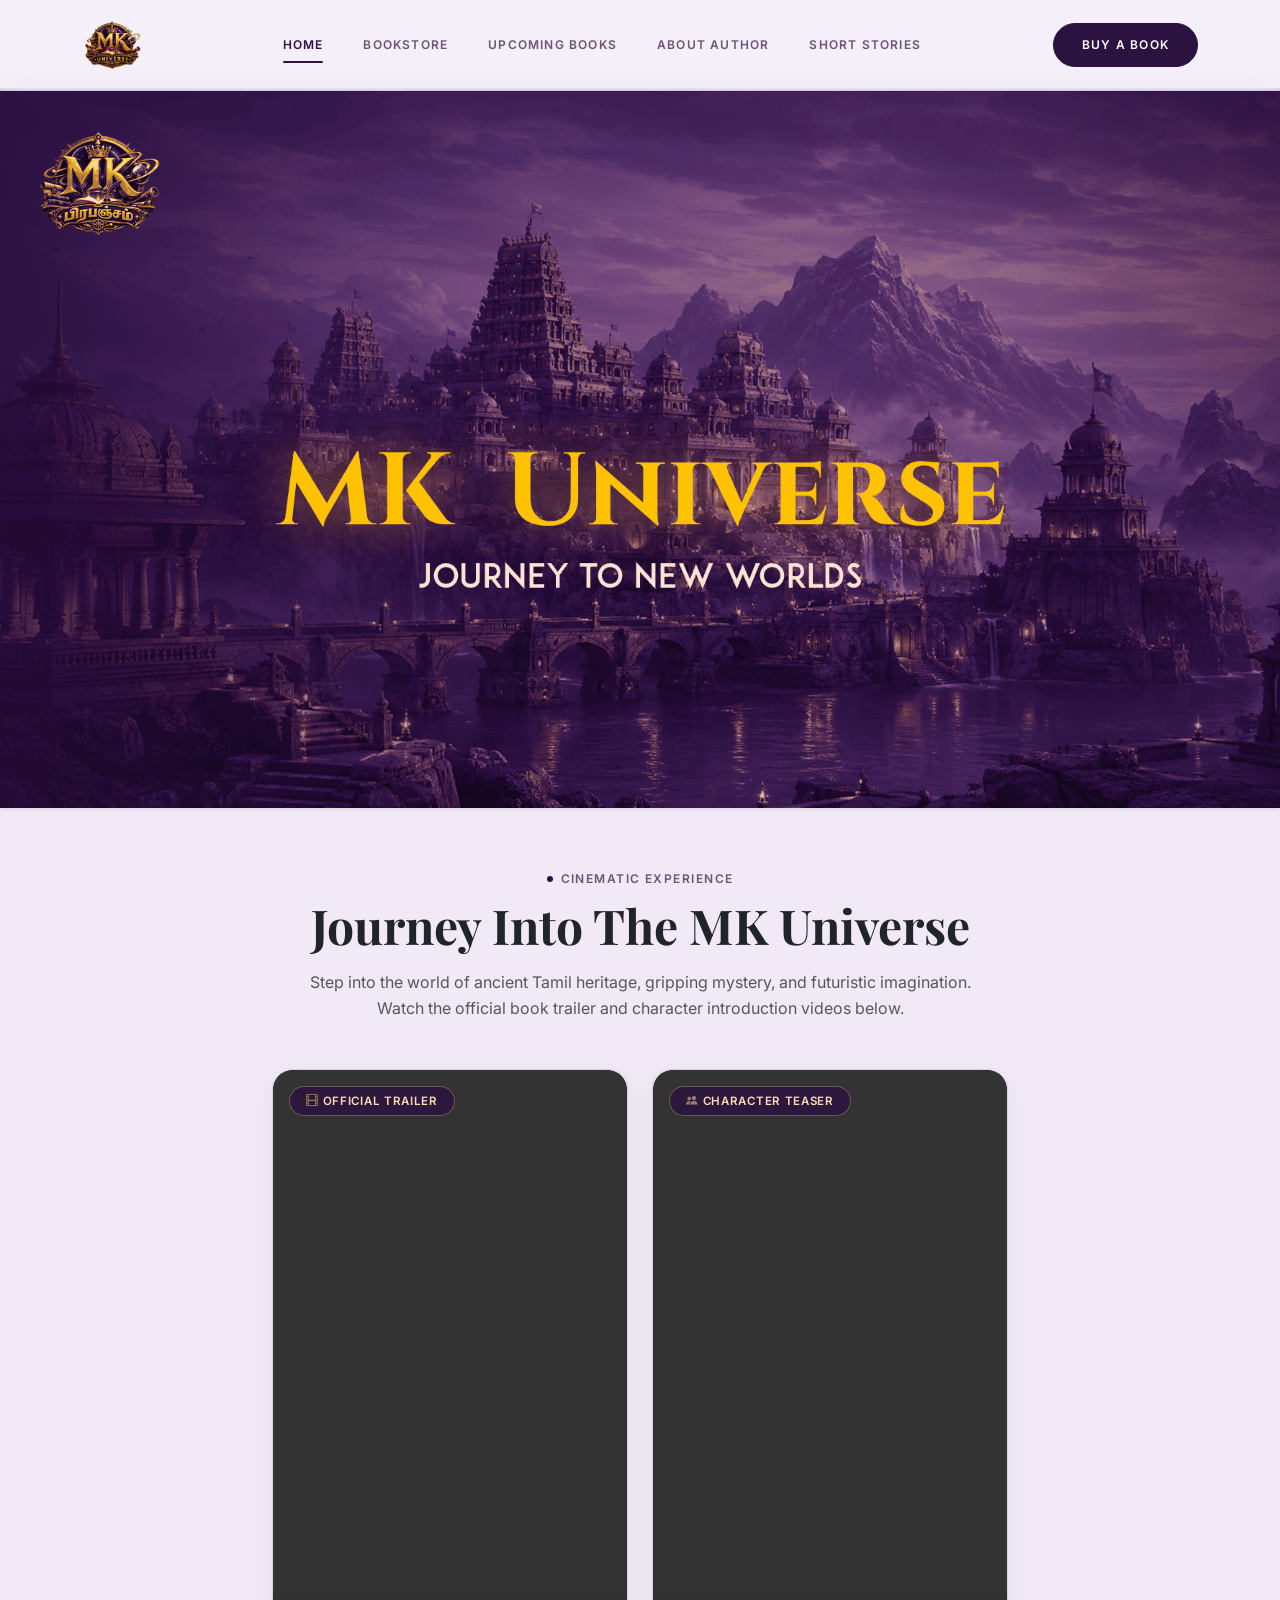
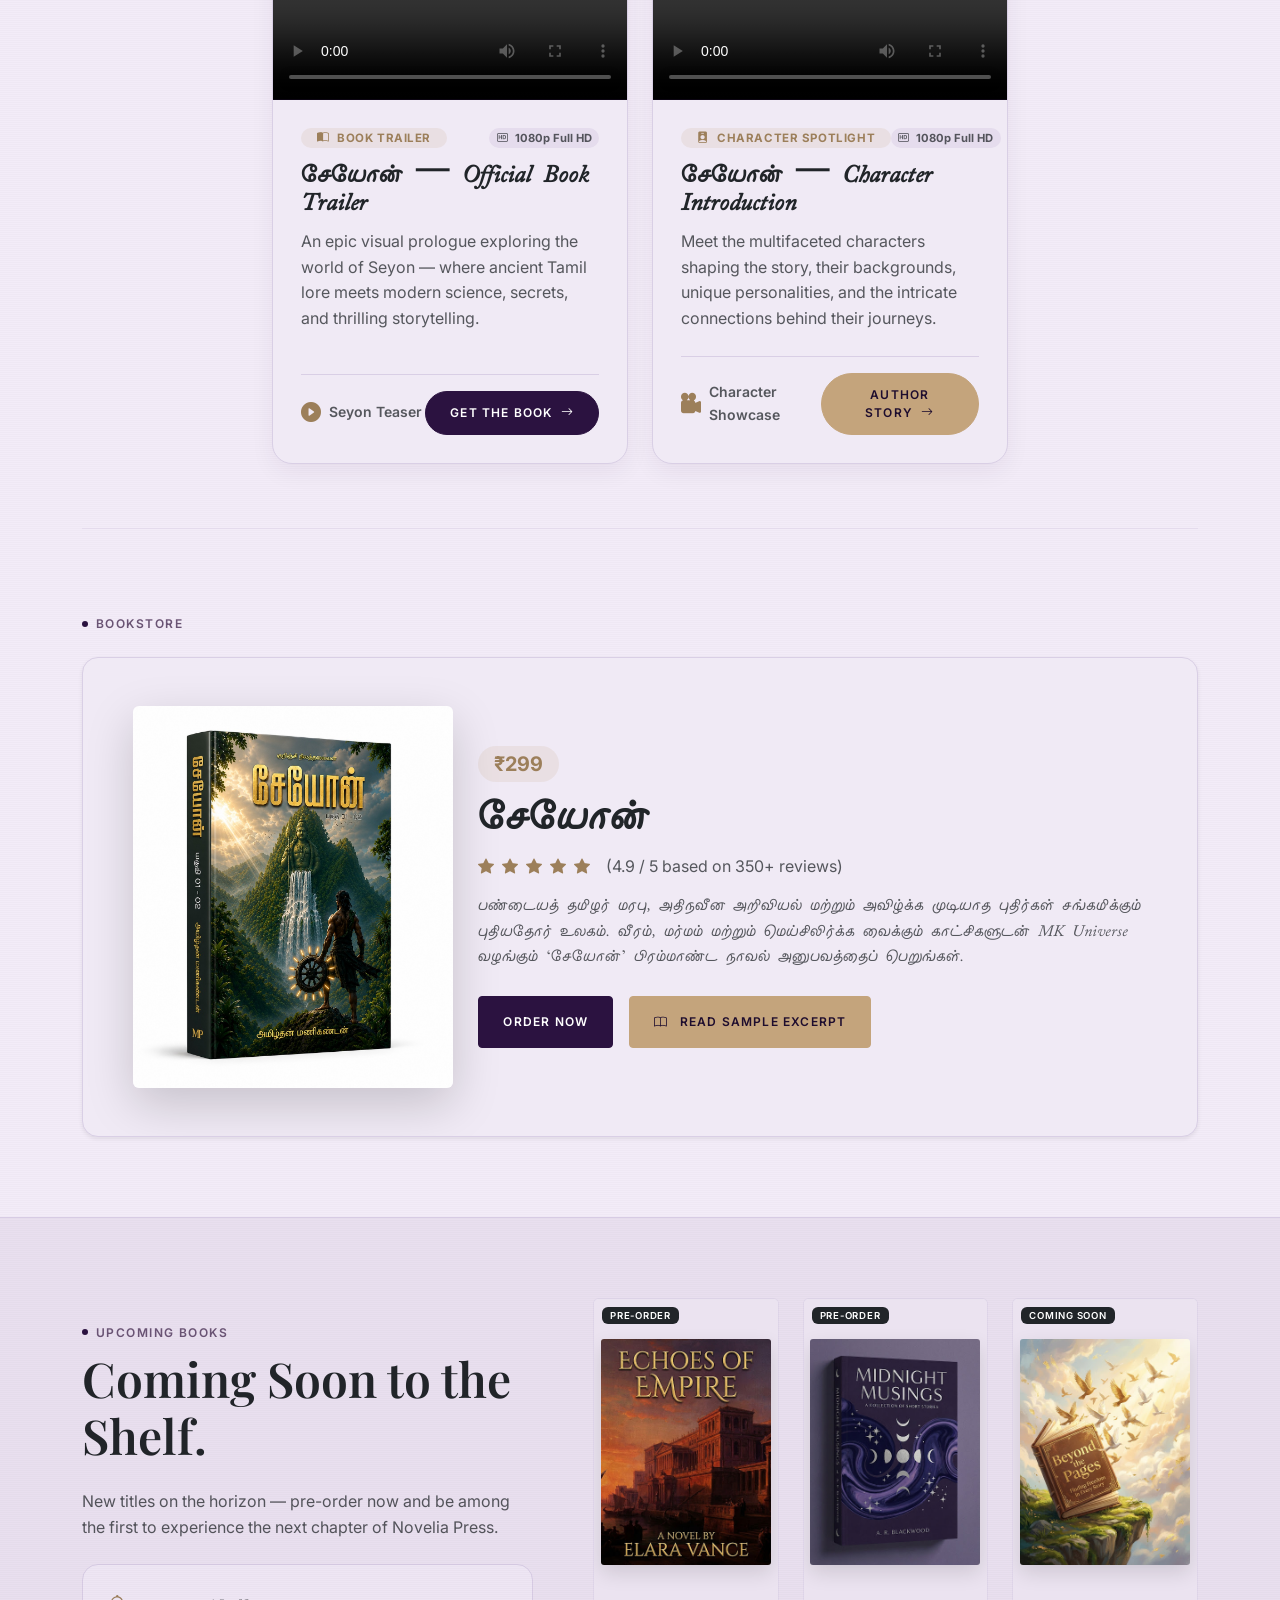
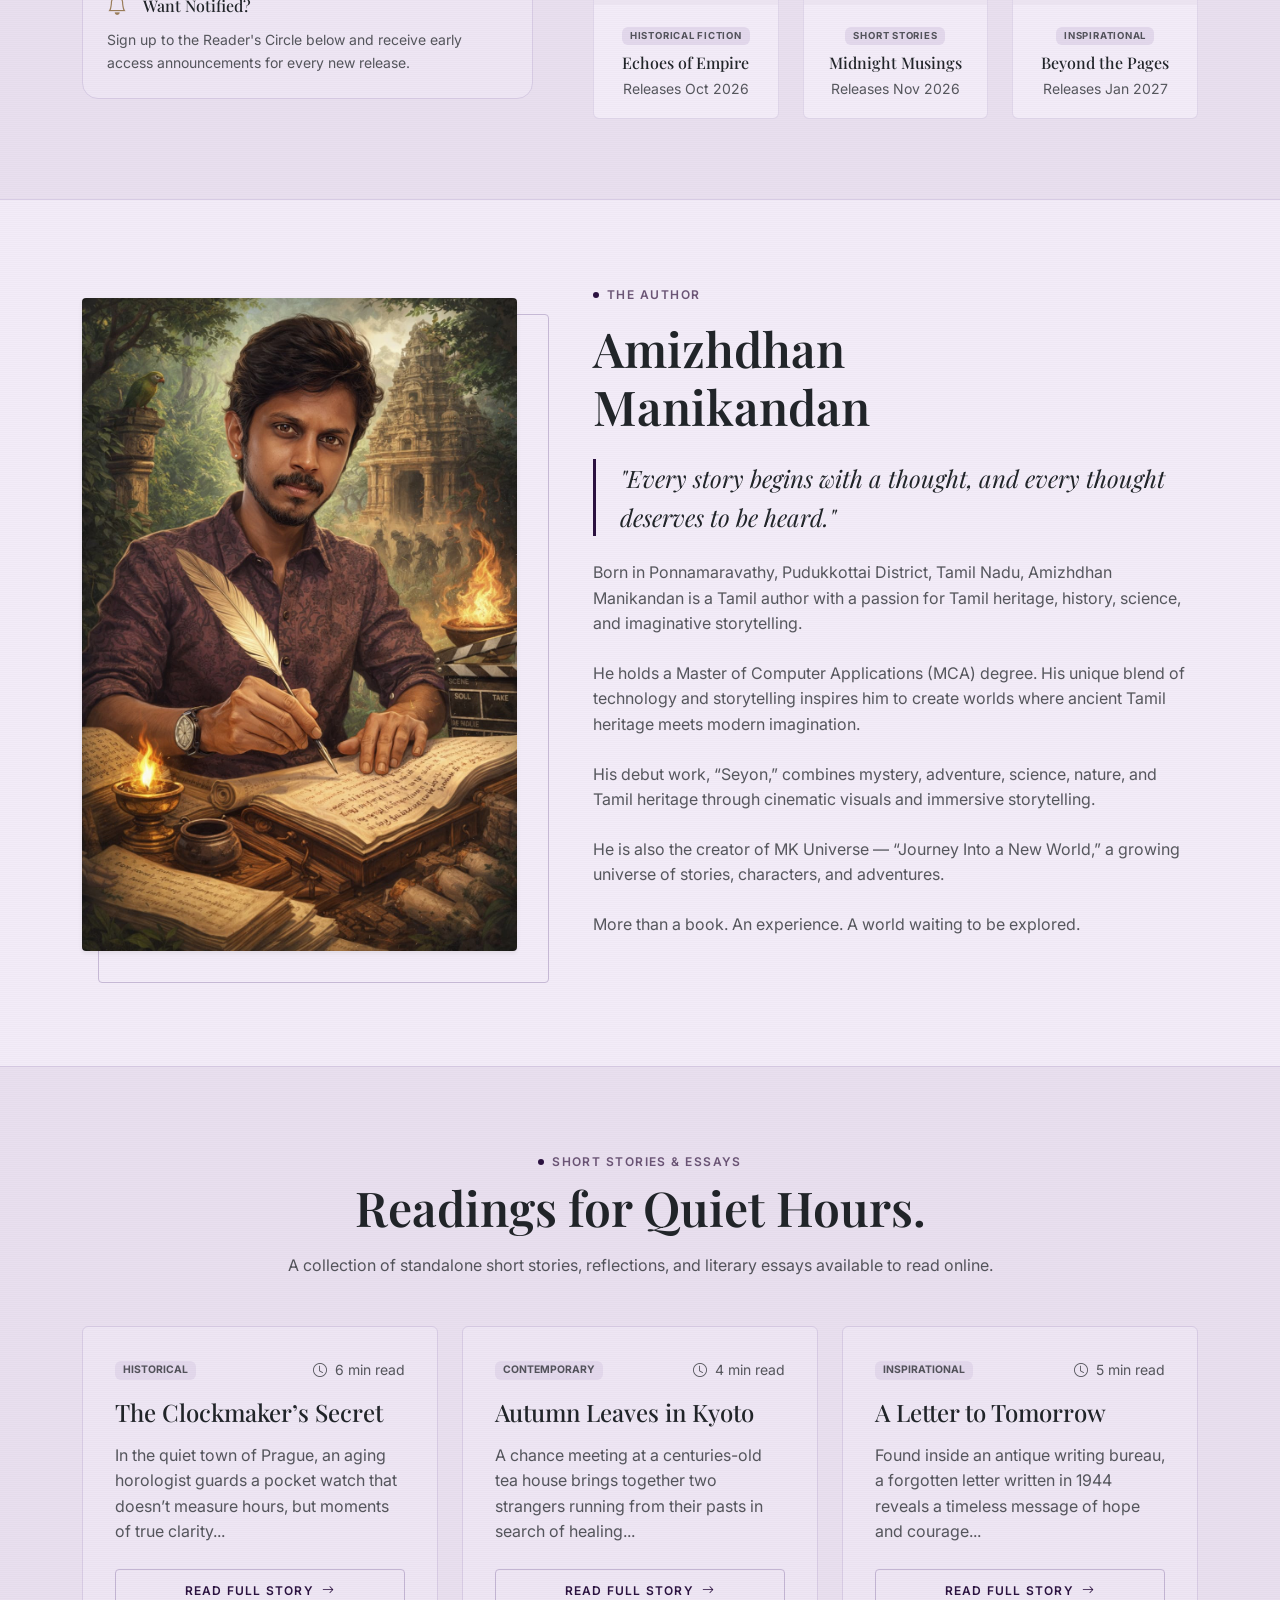
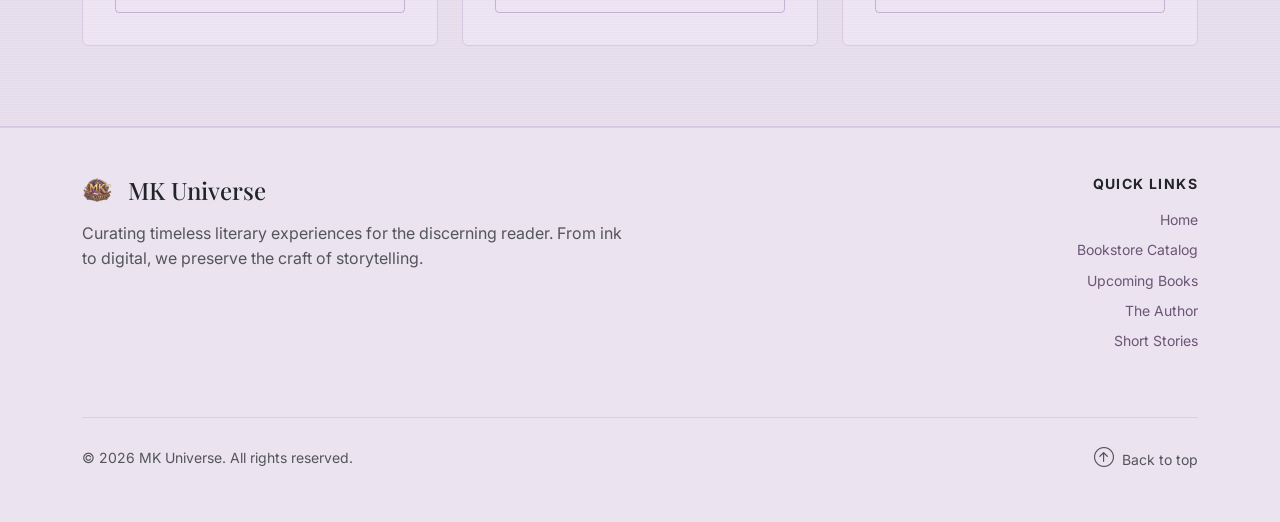
==== index.html @ 7054195f "trailers added" ====
<!DOCTYPE html>
<html lang="en">

<head>
  <meta charset="UTF-8">
  <meta name="viewport" content="width=device-width, initial-scale=1.0">
  <title>MK Universe | Author & Bookstore Portfolio</title>
  <meta name="description"
    content="Award-winning author portfolio, published novels, short stories collection, and exclusive bookstore curated by Novelia Press.">

  <!-- Bootstrap 5 CSS CDN -->
  <link href="https://cdn.jsdelivr.net/npm/bootstrap@5.3.3/dist/css/bootstrap.min.css" rel="stylesheet"
    integrity="sha384-QWTKZyjpPEjISv5WaRU9OFeRpok6YctnYmDr5pNlyT2bRjXh0JMhjY6hW+ALEwIH" crossorigin="anonymous">

  <!-- Bootstrap Icons CDN -->
  <link rel="stylesheet" href="https://cdn.jsdelivr.net/npm/bootstrap-icons@1.11.3/font/bootstrap-icons.min.css">

  <!-- Custom Stylesheet -->
  <link rel="stylesheet" href="css/style.css">
  <link rel="stylesheet" href="css/custom.css">
</head>

<body>

  <!-- NAVBAR HEADER -->
  <header>
    <nav id="main-navbar" class="navbar navbar-expand-lg fixed-top navbar-novelia">
      <div class="container navbar-container">
        <!-- Brand Logo & Name -->
        <a class="navbar-brand d-flex align-items-center gap-3" href="#home">
          <img src="images/logo-en.png" alt="Novelia Logo" class="h-auto" style="max-height: 48px;">
        </a>

        <!-- Mobile Toggler -->
        <button class="navbar-toggler border-0 shadow-none p-2" type="button" data-bs-toggle="collapse"
          data-bs-target="#navbarContent" aria-controls="navbarContent" aria-expanded="false"
          aria-label="Toggle navigation">
          <i class="bi bi-list fs-2 text-dark"></i>
        </button>

        <!-- Navigation Links & User Actions -->
        <div class="collapse navbar-collapse" id="navbarContent">
          <ul class="navbar-nav mx-auto mb-2 mb-lg-0 gap-lg-2">
            <li class="nav-item">
              <a class="nav-link active" href="#home">Home</a>
            </li>
            <li class="nav-item">
              <a class="nav-link" href="#books">Bookstore</a>
            </li>
            <li class="nav-item">
              <a class="nav-link" href="#upcoming">Upcoming Books</a>
            </li>
            <li class="nav-item">
              <a class="nav-link" href="#about">About Author</a>
            </li>
            <li class="nav-item">
              <a class="nav-link" href="#stories">Short Stories</a>
            </li>
          </ul>

          <!-- Right Interactive Utility Buttons -->
          <div class="d-flex align-items-center gap-3 mt-3 mt-lg-0">
            <!-- Buy Book CTA Button -->
            <a href="#books" class="btn btn-novelia-primary d-none d-sm-inline-block rounded-pill ms-2">
              Buy a Book
            </a>
          </div>
        </div>
      </div>
    </nav>
  </header>

  <!-- MAIN CONTENT CONTAINER -->
  <main class="position-relative">
    <div class="bg-ambient-pattern"></div>

    <!-- HERO SECTION (#home) -->
    <section id="home" class="hero-section">
      <div class="container-fluid position-relative z-1 p-0 m-0">
        <img src="./images/banner.png" alt="MK Universe Banner" class="w-100 shadow-sm">
      </div>

      <!-- Cinematic Videos Showcase -->
      <div class="video-showcase-section pt-5 mt-2">
        <div class="container">
          <div class="text-center max-w-2xl mx-auto mb-5">
            <div class="section-badge mb-2 justify-content-center">
              <span class="section-badge-dot"></span>
              <span>Cinematic Experience</span>
            </div>
            <h2 class="font-serif display-5 fw-bold text-dark mb-3">
              Journey Into The MK Universe
            </h2>
            <p class="text-muted fs-6 mx-auto" style="max-width: 680px;">
              Step into the world of ancient Tamil heritage, gripping mystery, and futuristic imagination. Watch the
              official book trailer and character introduction videos below.
            </p>
          </div>

          <div class="row g-4 justify-content-center">
            <!-- Video 1: Book Trailer -->
            <div class="col-sm-10 col-md-6 col-lg-5 col-xl-4">
              <div class="video-showcase-card h-100">
                <div class="video-player-wrapper position-relative">
                  <span class="badge video-badge-floating rounded-pill px-3 py-2">
                    <i class="bi bi-film me-1 text-gold"></i> Official Trailer
                  </span>
                  <video controls preload="metadata" playsinline>
                    <source src="videos/book-intro.mp4" type="video/mp4">
                    Your browser does not support the video tag.
                  </video>
                </div>
                <div class="video-card-body">
                  <div class="d-flex align-items-center justify-content-between mb-3">
                    <span class="badge bg-gold-subtle text-gold font-sans px-3 py-1 rounded-pill"
                      style="font-size: 0.72rem; letter-spacing: 0.05em;">
                      <i class="bi bi-book-half me-1"></i> BOOK TRAILER
                    </span>
                    <span class="badge bg-surface-high text-muted font-sans px-2.5 py-1 rounded-pill"
                      style="font-size: 0.7rem;">
                      <i class="bi bi-badge-hd me-1"></i> 1080p Full HD
                    </span>
                  </div>
                  <h3 class="font-serif h4 text-dark fw-bold mb-2 tamil-song-02">
                    சேயோன் — Official Book Trailer
                  </h3>
                  <p class="text-muted fs-6 mb-4 flex-grow-1">
                    An epic visual prologue exploring the world of Seyon — where ancient Tamil lore meets modern
                    science, secrets, and thrilling storytelling.
                  </p>
                  <div class="d-flex align-items-center justify-content-between pt-3 border-top border-custom mt-auto">
                    <div class="d-flex align-items-center gap-2 text-muted small">
                      <i class="bi bi-play-circle-fill text-gold fs-5"></i>
                      <span class="fw-semibold font-sans">Seyon Teaser</span>
                    </div>
                    <a href="#books" class="btn btn-sm btn-novelia-primary rounded-pill px-4">
                      Get The Book <i class="bi bi-arrow-right ms-1"></i>
                    </a>
                  </div>
                </div>
              </div>
            </div>

            <!-- Video 2: Character Intro -->
            <div class="col-sm-10 col-md-6 col-lg-5 col-xl-4">
              <div class="video-showcase-card h-100">
                <div class="video-player-wrapper position-relative">
                  <span class="badge video-badge-floating rounded-pill px-3 py-2">
                    <i class="bi bi-people-fill me-1 text-gold"></i> Character Teaser
                  </span>
                  <video controls preload="metadata" playsinline>
                    <source src="videos/character-intro.mp4" type="video/mp4">
                    Your browser does not support the video tag.
                  </video>
                </div>
                <div class="video-card-body">
                  <div class="d-flex align-items-center justify-content-between mb-3">
                    <span class="badge bg-gold-subtle text-gold font-sans px-3 py-1 rounded-pill"
                      style="font-size: 0.72rem; letter-spacing: 0.05em;">
                      <i class="bi bi-person-badge-fill me-1"></i> CHARACTER SPOTLIGHT
                    </span>
                    <span class="badge bg-surface-high text-muted font-sans px-2.5 py-1 rounded-pill"
                      style="font-size: 0.7rem;">
                      <i class="bi bi-badge-hd me-1"></i> 1080p Full HD
                    </span>
                  </div>
                  <h3 class="font-serif h4 text-dark fw-bold mb-2 tamil-song-02">
                    சேயோன் — Character Introduction
                  </h3>
                  <p class="text-muted fs-6 mb-4 flex-grow-1">
                    Meet the multifaceted characters shaping the story, their backgrounds, unique personalities, and the
                    intricate connections behind their journeys.
                  </p>
                  <div class="d-flex align-items-center justify-content-between pt-3 border-top border-custom mt-auto">
                    <div class="d-flex align-items-center gap-2 text-muted small">
                      <i class="bi bi-camera-reels-fill text-gold fs-5"></i>
                      <span class="fw-semibold font-sans">Character Showcase</span>
                    </div>
                    <a href="#about" class="btn btn-sm btn-novelia-gold rounded-pill px-4">
                      Author Story <i class="bi bi-arrow-right ms-1"></i>
                    </a>
                  </div>
                </div>
              </div>
            </div>
          </div>
        </div>
      </div>
    </section>

    <div class="container">
      <hr class="border-custom opacity-50 my-0">
    </div>

    <!-- BOOKSTORE CATALOG SECTION (#books) -->
    <section id="books" class="py-6 py-lg-7">
      <div class="container">
        <!-- Section Header -->
        <div class="d-flex flex-column flex-md-row justify-content-between align-items-md-end mb-2 gap-3">
          <div>
            <div class="section-badge mb-3">
              <span class="section-badge-dot"></span>
              <span>Bookstore</span>
            </div>
          </div>
        </div>
        <!-- Featured Book Highlight Banner -->
        <div
          class="bg-surface-card rounded-4 p-4 p-lg-5 border border-custom shadow-sm position-relative overflow-hidden mt-2">
          <div class="row align-items-center gy-4">
            <div class="col-lg-4 text-center">
              <img src="images/seyon.jpg" alt="Seyon" class="img-fluid rounded shadow-lg" style="max-width: 320px;">
            </div>
            <div class="col-lg-8">
              <div class="d-flex align-items-center gap-3 mb-3">
                <span class="badge bg-gold-subtle text-gold fs-5 px-3 py-2 rounded-pill fw-bold font-sans">
                  ₹<span class="bookstore-price-val">299</span>
                </span>
              </div>
              <h3 class="font-serif display-6 fw-bold text-dark mb-2 tamil-song-02">சேயோன்</h3>
              <div class="d-flex align-items-center gap-2 text-gold mb-3">
                <i class="bi bi-star-fill"></i>
                <i class="bi bi-star-fill"></i>
                <i class="bi bi-star-fill"></i>
                <i class="bi bi-star-fill"></i>
                <i class="bi bi-star-fill"></i>
                <span class="text-muted font-sans fs-6 ms-2">(4.9 / 5 based on 350+ reviews)</span>
              </div>
              <p class="text-muted fs-6 mb-4 leading-relaxed tamil-song-02">
                பண்டையத் தமிழர் மரபு, அதிநவீன அறிவியல் மற்றும் அவிழ்க்க முடியாத புதிர்கள் சங்கமிக்கும் புதியதோர் உலகம்.
                வீரம், மர்மம் மற்றும் மெய்சிலிர்க்க வைக்கும் காட்சிகளுடன் MK Universe வழங்கும் ‘சேயோன்’ பிரம்மாண்ட நாவல்
                அனுபவத்தைப் பெறுங்கள்.
              </p>
              <div class="d-flex flex-wrap gap-3">
                <button class="btn btn-novelia-primary py-3 px-4" data-bs-toggle="modal"
                  data-bs-target="#whatsappOrderModal">
                  order now
                </button>
                <button class="btn btn-novelia-gold py-3 px-4 btn-open-reader" data-story-id="story-1">
                  <i class="bi bi-book me-2"></i> Read Sample Excerpt
                </button>
              </div>
            </div>
          </div>
        </div>
      </div>
    </section>

    <!-- UPCOMING EVENTS SECTION (#upcoming) -->
    <section id="upcoming" class="py-6 py-lg-7 bg-surface-container border-top border-bottom border-custom">
      <div class="container">
        <div class="row gy-5 align-items-center">
          <div class="col-lg-5">
            <div class="section-badge mb-2">
              <span class="section-badge-dot"></span>
              <span>Upcoming Books</span>
            </div>
            <h2 class="font-serif display-5 fw-semibold text-dark mb-4">
              Coming Soon to the Shelf.
            </h2>
            <p class="text-muted mb-4 fs-6">
              New titles on the horizon — pre-order now and be among the first to experience the next chapter of Novelia
              Press.
            </p>
            <div class="bg-surface-card p-4 rounded-4 border border-custom">
              <div class="d-flex align-items-center gap-3 mb-2">
                <i class="bi bi-bell text-gold fs-5"></i>
                <h6 class="font-serif text-dark mb-0">Want Notified?</h6>
              </div>
              <p class="text-muted small mb-0">
                Sign up to the Reader's Circle below and receive early access announcements for every new release.
              </p>
            </div>
          </div>

          <div class="col-lg-7 ps-lg-5">
            <div class="row gy-4">
              <!-- Upcoming Book 1 -->
              <div class="col-md-4">
                <div class="book-card">
                  <div class="book-cover-container">
                    <span
                      class="badge bg-dark text-uppercase font-sans position-absolute top-0 start-0 m-2 px-2 py-1 fw-semibold"
                      style="font-size: 0.6rem; letter-spacing: 0.08em;">Pre-Order</span>
                    <img src="images/book_echoes_empire.jpg" alt="Echoes of Empire" class="book-cover-img"
                      loading="lazy">
                  </div>
                  <div class="p-3 text-center">
                    <span class="badge bg-surface-high text-muted font-sans text-uppercase px-2 py-1 mb-2"
                      style="font-size: 0.6rem; letter-spacing: 0.08em;">Historical Fiction</span>
                    <h4 class="font-serif h6 text-dark mb-1">Echoes of Empire</h4>
                    <small class="text-muted">Releases Oct 2026</small>
                  </div>
                </div>
              </div>

              <!-- Upcoming Book 2 -->
              <div class="col-md-4">
                <div class="book-card">
                  <div class="book-cover-container">
                    <span
                      class="badge bg-dark text-uppercase font-sans position-absolute top-0 start-0 m-2 px-2 py-1 fw-semibold"
                      style="font-size: 0.6rem; letter-spacing: 0.08em;">Pre-Order</span>
                    <img src="images/book_midnight_musings.jpg" alt="Midnight Musings" class="book-cover-img"
                      loading="lazy">
                  </div>
                  <div class="p-3 text-center">
                    <span class="badge bg-surface-high text-muted font-sans text-uppercase px-2 py-1 mb-2"
                      style="font-size: 0.6rem; letter-spacing: 0.08em;">Short Stories</span>
                    <h4 class="font-serif h6 text-dark mb-1">Midnight Musings</h4>
                    <small class="text-muted">Releases Nov 2026</small>
                  </div>
                </div>
              </div>

              <!-- Upcoming Book 3 -->
              <div class="col-md-4">
                <div class="book-card">
                  <div class="book-cover-container">
                    <span
                      class="badge bg-dark text-uppercase font-sans position-absolute top-0 start-0 m-2 px-2 py-1 fw-semibold"
                      style="font-size: 0.6rem; letter-spacing: 0.08em;">Coming Soon</span>
                    <img src="images/book_beyond_pages.jpg" alt="Beyond the Pages" class="book-cover-img"
                      loading="lazy">
                  </div>
                  <div class="p-3 text-center">
                    <span class="badge bg-surface-high text-muted font-sans text-uppercase px-2 py-1 mb-2"
                      style="font-size: 0.6rem; letter-spacing: 0.08em;">Inspirational</span>
                    <h4 class="font-serif h6 text-dark mb-1">Beyond the Pages</h4>
                    <small class="text-muted">Releases Jan 2027</small>
                  </div>
                </div>
              </div>
            </div>
          </div>
        </div>
      </div>
    </section>

    <!-- ABOUT AUTHOR SECTION (#about) -->
    <section id="about" class="py-6 py-lg-7 position-relative">
      <div class="container">
        <div class="row align-items-center gy-5">
          <!-- Author Portrait -->
          <div class="col-lg-5">
            <div class="author-portrait-frame pe-3 pb-3">
              <img src="./images/author.jpg" alt="Author Portrait" class="img-fluid author-img w-100 shadow-sm">
            </div>
          </div>

          <!-- Author Story & Stats -->
          <div class="col-lg-7 ps-lg-5">
            <div class="section-badge mb-3">
              <span class="section-badge-dot"></span>
              <span>The Author</span>
            </div>
            <h2 class="font-serif display-5 fw-semibold text-dark mb-4">
              Amizhdhan<br>Manikandan
            </h2>

            <div class="author-quote-box">
              <p class="font-serif fs-4 fst-italic text-dark mb-0">
                "Every story begins with a thought, and every thought deserves to be heard."
              </p>
            </div>

            <p class="text-muted mb-4 fs-6 leading-relaxed">
              Born in Ponnamaravathy, Pudukkottai District, Tamil Nadu, Amizhdhan Manikandan is a Tamil author with a
              passion for Tamil heritage, history, science, and imaginative storytelling.
            </p>
            <p class="text-muted mb-4 fs-6 leading-relaxed">
              He holds a Master of Computer Applications (MCA) degree. His unique blend of technology and storytelling
              inspires him to create worlds where ancient Tamil heritage meets modern imagination.
            </p>
            <p class="text-muted mb-4 fs-6 leading-relaxed">
              His debut work, “Seyon,” combines mystery, adventure, science, nature, and Tamil heritage through
              cinematic visuals and immersive storytelling.
            </p>
            <p class="text-muted mb-4 fs-6 leading-relaxed">
              He is also the creator of MK Universe — “Journey Into a New World,” a growing universe of stories,
              characters, and adventures.
            </p>
            <p class="text-muted mb-5 fs-6 leading-relaxed">
              More than a book. An experience. A world waiting to be explored.
            </p>
          </div>
        </div>
      </div>
    </section>

    <!-- SHORT STORIES & READINGS SECTION (#stories) -->
    <section id="stories" class="py-6 py-lg-7 bg-surface-container border-top border-bottom border-custom">
      <div class="container">
        <div class="text-center max-w-2xl mx-auto mb-5">
          <div class="section-badge mb-2 justify-content-center">
            <span class="section-badge-dot"></span>
            <span>Short Stories & Essays</span>
          </div>
          <h2 class="font-serif display-5 fw-semibold text-dark mb-3">
            Readings for Quiet Hours.
          </h2>
          <p class="text-muted">A collection of standalone short stories, reflections, and literary essays available to
            read online.</p>
        </div>

        <div class="row gy-4">
          <!-- Story Card 1 -->
          <div class="col-md-4">
            <div class="story-card">
              <div>
                <div class="d-flex justify-content-between align-items-center mb-3">
                  <span class="badge bg-surface-high text-muted font-sans text-uppercase px-2 py-1"
                    style="font-size: 0.65rem;">Historical</span>
                  <small class="text-muted"><i class="bi bi-clock me-1"></i> 6 min read</small>
                </div>
                <h3 class="font-serif h4 text-dark mb-3">The Clockmaker’s Secret</h3>
                <p class="text-muted fs-6 mb-4">
                  In the quiet town of Prague, an aging horologist guards a pocket watch that doesn’t measure hours, but
                  moments of true clarity...
                </p>
              </div>
              <button class="btn btn-novelia-outline w-100 btn-open-reader" data-story-id="story-1">
                Read Full Story <i class="bi bi-arrow-right ms-1"></i>
              </button>
            </div>
          </div>

          <!-- Story Card 2 -->
          <div class="col-md-4">
            <div class="story-card">
              <div>
                <div class="d-flex justify-content-between align-items-center mb-3">
                  <span class="badge bg-surface-high text-muted font-sans text-uppercase px-2 py-1"
                    style="font-size: 0.65rem;">Contemporary</span>
                  <small class="text-muted"><i class="bi bi-clock me-1"></i> 4 min read</small>
                </div>
                <h3 class="font-serif h4 text-dark mb-3">Autumn Leaves in Kyoto</h3>
                <p class="text-muted fs-6 mb-4">
                  A chance meeting at a centuries-old tea house brings together two strangers running from their pasts
                  in search of healing...
                </p>
              </div>
              <button class="btn btn-novelia-outline w-100 btn-open-reader" data-story-id="story-2">
                Read Full Story <i class="bi bi-arrow-right ms-1"></i>
              </button>
            </div>
          </div>

          <!-- Story Card 3 -->
          <div class="col-md-4">
            <div class="story-card">
              <div>
                <div class="d-flex justify-content-between align-items-center mb-3">
                  <span class="badge bg-surface-high text-muted font-sans text-uppercase px-2 py-1"
                    style="font-size: 0.65rem;">Inspirational</span>
                  <small class="text-muted"><i class="bi bi-clock me-1"></i> 5 min read</small>
                </div>
                <h3 class="font-serif h4 text-dark mb-3">A Letter to Tomorrow</h3>
                <p class="text-muted fs-6 mb-4">
                  Found inside an antique writing bureau, a forgotten letter written in 1944 reveals a timeless message
                  of hope and courage...
                </p>
              </div>
              <button class="btn btn-novelia-outline w-100 btn-open-reader" data-story-id="story-3">
                Read Full Story <i class="bi bi-arrow-right ms-1"></i>
              </button>
            </div>
          </div>
        </div>
      </div>
    </section>



  </main>

  <!-- FOOTER -->
  <footer class="py-5">
    <div class="container">
      <div class="row gy-4 mb-5">
        <div class="col-md-6">
          <div class="d-flex align-items-center gap-3 mb-3">
            <img src="images/logo-en.png" alt="Novelia Logo" style="height: 24px;" class="opacity-75">
            <span class="font-serif h4 mb-0 text-dark">MK Universe</span>
          </div>
          <p class="text-muted max-w-sm">
            Curating timeless literary experiences for the discerning reader. From ink to digital, we preserve the craft
            of storytelling.
          </p>
        </div>

        <div class="col-md-6 text-md-end">
          <h6 class="font-sans text-uppercase text-dark fw-bold small mb-3" style="letter-spacing: 0.1em;">Quick Links
          </h6>
          <ul class="list-unstyled d-flex flex-column gap-2 small">
            <li><a href="#home">Home</a></li>
            <li><a href="#books">Bookstore Catalog</a></li>
            <li><a href="#upcoming">Upcoming Books</a></li>
            <li><a href="#about">The Author</a></li>
            <li><a href="#stories">Short Stories</a></li>
          </ul>
        </div>
      </div>

      <div
        class="border-top border-custom pt-4 d-flex flex-column flex-sm-row justify-content-between align-items-center gap-3 small text-muted">
        <p class="mb-0">© 2026 MK Universe. All rights reserved.</p>
        <a href="#home" class="text-muted text-decoration-none"><i class="bi bi-arrow-up-circle fs-5 me-1"></i> Back to
          top</a>
      </div>
    </div>
  </footer>

  <!-- MODALS -->

  <!-- 1. BOOK QUICK VIEW / DETAILS MODAL -->
  <div class="modal fade" id="quickViewModal" tabindex="-1" aria-hidden="true">
    <div class="modal-dialog modal-dialog-centered modal-lg">
      <div class="modal-content border-0 shadow-lg bg-surface">
        <div class="modal-header border-0 pb-0">
          <button type="button" class="btn-close" data-bs-dismiss="modal" aria-label="Close"></button>
        </div>
        <div class="modal-body p-4 p-lg-5">
          <div class="row gy-4 align-items-center">
            <div class="col-md-5 text-center">
              <img id="qv-book-cover" src="" alt="Book Cover" class="img-fluid rounded shadow-md"
                style="max-height: 320px; object-fit: cover;">
            </div>
            <div class="col-md-7">
              <span id="qv-book-genre" class="badge bg-gold-subtle text-gold text-uppercase px-2 py-1 mb-2 font-sans"
                style="font-size: 0.65rem;">Genre</span>
              <h3 id="qv-book-title" class="font-serif display-6 text-dark mb-2">Book Title</h3>
              <div class="d-flex align-items-center gap-2 text-gold mb-3" style="font-size: 0.85rem;">
                <i class="bi bi-star-fill"></i>
                <span id="qv-book-rating" class="fw-semibold text-dark">4.9 (120 reviews)</span>
              </div>
              <h4 id="qv-book-price" class="font-sans fw-bold text-dark mb-3">₹0</h4>
              <p id="qv-book-summary" class="text-muted fs-6 mb-4">Book summary text...</p>

              <ul class="list-unstyled text-muted small mb-4">
                <li><strong>Format:</strong> <span id="qv-book-format">Hardcover</span></li>
                <li><strong>Pages:</strong> <span id="qv-book-pages">400 pages</span></li>
                <li><strong>ISBN:</strong> <span id="qv-book-isbn">978-0-00000-0</span></li>
              </ul>
            </div>
          </div>
        </div>
      </div>
    </div>
  </div>

  <!-- 2. SHORT STORY & EXCERPT READER MODAL -->
  <div class="modal fade" id="readerModal" tabindex="-1" aria-hidden="true">
    <div class="modal-dialog modal-dialog-centered modal-xl modal-dialog-scrollable">
      <div class="modal-content border-0 shadow-lg bg-surface">
        <div class="modal-header border-bottom border-custom bg-surface-container py-3">
          <div class="d-flex align-items-center gap-2">
            <span class="font-serif fw-bold text-dark">Novelia Reader</span>
          </div>

          <!-- Reader Custom Controls -->
          <div class="d-flex align-items-center gap-3">
            <div class="btn-group btn-group-sm" role="group">
              <button id="font-decrease" class="btn btn-outline-secondary" title="Decrease Font Size">A-</button>
              <button id="font-increase" class="btn btn-outline-secondary" title="Increase Font Size">A+</button>
            </div>

            <div class="btn-group btn-group-sm" role="group">
              <button class="btn btn-outline-secondary" data-reader-theme="ivory" title="Ivory Theme">Ivory</button>
              <button class="btn btn-outline-secondary" data-reader-theme="sepia" title="Sepia Theme">Sepia</button>
              <button class="btn btn-outline-secondary" data-reader-theme="dark" title="Dark Theme">Dark</button>
            </div>

            <button type="button" class="btn-close" data-bs-dismiss="modal" aria-label="Close"></button>
          </div>
        </div>

        <div class="modal-body reader-scrollable p-4 p-md-5">
          <div id="reader-content-body" class="reader-modal-body">
            <!-- Populated dynamically by js/main.js -->
          </div>
        </div>
      </div>
    </div>
  </div>

  <!-- 3. WHATSAPP ORDER MODAL -->
  <div class="modal fade" id="whatsappOrderModal" tabindex="-1" aria-hidden="true">
    <div class="modal-dialog modal-dialog-centered">
      <div class="modal-content border-0 shadow-lg bg-surface">
        <div class="modal-header border-0 pb-0">
          <h5 class="modal-title font-serif fw-bold text-dark">WhatsApp Payment Gateway</h5>
          <button type="button" class="btn-close" data-bs-dismiss="modal" aria-label="Close"></button>
        </div>
        <div class="modal-body p-4 p-lg-5 text-center">
          <div class="mb-4">
            <i class="bi bi-whatsapp text-success fs-1"></i>
          </div>
          <h6 class="font-serif text-dark mb-3">Order via WhatsApp</h6>
          <p class="text-muted mb-4">
            Click below to open WhatsApp with a pre-filled order message. Our team will send you the payment link and
            confirm your order.
          </p>
          <a id="whatsapp-order-link"
            href="https://wa.me/919597211397?text=I%20want%20to%20order%20this%20book.%20please%20send%20the%20payment%20link%20and%20confirm."
            target="_blank" class="btn btn-success btn-lg px-5 py-3 rounded-pill">
            <i class="bi bi-whatsapp me-2"></i> Continue to WhatsApp
          </a>
        </div>
      </div>
    </div>
  </div>


  <!-- Bootstrap 5 JavaScript Bundle with Popper CDN -->
  <script src="https://cdn.jsdelivr.net/npm/bootstrap@5.3.3/dist/js/bootstrap.bundle.min.js"
    integrity="sha384-YvpcrYf0tY3lHB60NNkmXc5s9fDVZLESaAA55NDzOxhy9GkcIdslK1eN7N6jIeHz"
    crossorigin="anonymous"></script>

  <!-- Custom JavaScript File -->
  <script src="js/main.js"></script>
</body>

</html>
---- css/style.css ----
/* 
  Novelia - Author & Bookstore Portfolio
  Custom Stylesheet built with Bootstrap 5 & Custom CSS Tokens
*/

@import url("https://fonts.googleapis.com/css2?family=Playfair+Display:ital,wght@0,400..900;1,400..900&family=Inter:wght@300;400;500;600;700&display=swap");

:root {
  --bs-primary: #2b1240;
  --bs-primary-rgb: 43, 18, 64;
  --bs-secondary: #6b5575;
  --bs-secondary-rgb: 107, 85, 117;
  --bs-body-font-family: "Inter", sans-serif;
  --bs-body-color: #2b1240;
  --bs-body-bg: #f5f0f9;

  /* Custom Design System Tokens (Purple Theme from banner) */
  --bg-surface: #f5f0f9;
  --bg-surface-card: #f0eaf5;
  --bg-surface-container: #ebe3f0;
  --bg-surface-high: #e5dced;
  --bg-surface-highest: #dfd5e9;

  --color-primary: #2b1240;
  --color-primary-light: #3d1d55;
  --color-accent-gold: #c4a47c;
  --color-accent-gold-dark: #9c7f5a;
  --color-accent-gold-light: #ffddb4;

  --color-border: #d9cfe5;
  --color-border-variant: #c5b8d4;
  --color-text-muted: #6b5575;
  --color-text-dark: #1e0d2e;

  --font-serif: "Playfair Display", Georgia, serif;
  --font-sans:
    "Inter", -apple-system, BlinkMacSystemFont, "Segoe UI", Roboto, sans-serif;
}

/* Global Reset & Base Styles */
html {
  scroll-behavior: smooth;
  scroll-padding-top: 90px;
}

body {
  font-family: var(--font-sans);
  background-color: var(--bg-surface);
  color: var(--color-text-dark);
  line-height: 1.6;
  overflow-x: hidden;
}

/* Typography Classes */
.font-serif {
  font-family: var(--font-serif);
}

.font-sans {
  font-family: var(--font-sans);
}

.tracking-widest-lg {
  letter-spacing: 0.15em;
}

.text-gold {
  color: var(--color-accent-gold-dark) !important;
}

.bg-gold-subtle {
  background-color: rgba(196, 164, 124, 0.15) !important;
}

.bg-surface-card {
  background-color: var(--bg-surface-card) !important;
}

.bg-surface-container {
  background-color: var(--bg-surface-container) !important;
}

.bg-surface-high {
  background-color: var(--bg-surface-high) !important;
}

.border-custom {
  border-color: var(--color-border) !important;
}

.py-6 {
  padding-top: 4rem !important;
  padding-bottom: 4rem !important;
}

.py-7 {
  padding-top: 5rem !important;
  padding-bottom: 5rem !important;
}

@media (min-width: 992px) {
  .py-lg-6 {
    padding-top: 4rem !important;
    padding-bottom: 4rem !important;
  }

  .py-lg-7 {
    padding-top: 5rem !important;
    padding-bottom: 5rem !important;
  }
}

/* Ambient Subtle Texture Overlay */
.bg-ambient-pattern {
  position: absolute;
  inset: 0;
  pointer-events: none;
  opacity: 0.25;
  mix-blend-mode: multiply;
  background-image: url("data:image/svg+xml,%3Csvg xmlns='http://www.w3.org/2000/svg' width='4' height='4'%3E%3Crect width='4' height='4' fill='%23f5f0f9'/%3E%3Cpath d='M0 0h4v1H0zM0 2h4v1H0z' fill='%23472050' fill-opacity='0.08'/%3E%3C/svg%3E");
}

/* Custom Navigation Bar */
.navbar-novelia {
  background-color: rgba(245, 240, 249, 0.85);
  backdrop-filter: blur(12px);
  -webkit-backdrop-filter: blur(12px);
  border-bottom: 1px solid rgba(197, 184, 212, 0.6);
  transition: all 0.3s ease;
  padding-top: 1rem;
  padding-bottom: 1rem;
}

.navbar-novelia.scrolled {
  padding-top: 0.6rem;
  padding-bottom: 0.6rem;
  box-shadow: 0 4px 20px rgba(43, 18, 64, 0.08);
  background-color: rgba(245, 240, 249, 0.95);
}

.navbar-novelia .nav-link {
  font-family: var(--font-sans);
  font-size: 0.75rem;
  font-weight: 600;
  text-transform: uppercase;
  letter-spacing: 0.1em;
  color: var(--color-text-muted);
  padding: 0.5rem 1rem !important;
  transition: color 0.2s ease;
  position: relative;
}

.navbar-novelia .nav-link:hover,
.navbar-novelia .nav-link.active {
  color: var(--color-primary);
}

.navbar-novelia .nav-link.active::after {
  content: "";
  position: absolute;
  bottom: 0;
  left: 1rem;
  right: 1rem;
  height: 2px;
  background-color: var(--color-primary);
  border-radius: 2px;
}

.navbar-novelia .navbar-brand img {
  max-height: 48px;
  width: auto;
}

.navbar-novelia .navbar-toggler {
  padding: 0.5rem;
  border: none;
  box-shadow: none;
}

.navbar-novelia .navbar-toggler i {
  font-size: 1.5rem;
  color: var(--color-text-dark);
  display: block;
  line-height: 1;
}

@media (max-width: 991.98px) {
  .navbar-novelia .navbar-collapse {
    background-color: rgba(245, 240, 249, 0.98);
    border-top: 1px solid rgba(197, 184, 212, 0.6);
    padding: 1rem 0;
    margin-top: 0.5rem;
  }

  .navbar-novelia .navbar-nav {
    gap: 0.25rem;
  }

  .navbar-novelia .nav-link {
    padding: 0.75rem 1rem !important;
    text-align: center;
  }

  .navbar-novelia .nav-link.active::after {
    display: none;
  }

  .navbar-container {
    flex-wrap: wrap;
  }
}

/* Custom Buttons */
.btn-novelia-primary {
  background-color: var(--color-primary);
  color: #ffffff;
  border: 1px solid var(--color-primary);
  font-family: var(--font-sans);
  font-size: 0.75rem;
  font-weight: 600;
  text-transform: uppercase;
  letter-spacing: 0.1em;
  padding: 0.75rem 1.75rem;
  border-radius: 4px;
  transition: all 0.3s cubic-bezier(0.165, 0.84, 0.44, 1);
  position: relative;
  overflow: hidden;
  z-index: 1;
}

.btn-novelia-primary:hover {
  background-color: var(--color-primary-light);
  color: #ffffff;
  border-color: var(--color-primary-light);
  transform: translateY(-2px);
  box-shadow: 0 6px 16px rgba(43, 18, 64, 0.25);
}

.btn-novelia-outline {
  background-color: transparent;
  color: var(--color-primary);
  border: 1px solid var(--color-border-variant);
  font-family: var(--font-sans);
  font-size: 0.75rem;
  font-weight: 600;
  text-transform: uppercase;
  letter-spacing: 0.1em;
  padding: 0.75rem 1.75rem;
  border-radius: 4px;
  transition: all 0.3s ease;
}

.btn-novelia-outline:hover {
  background-color: var(--bg-surface-container);
  color: var(--color-primary);
  border-color: var(--color-primary);
}

.btn-novelia-gold {
  background-color: var(--color-accent-gold);
  color: #1e0d2e;
  border: 1px solid var(--color-accent-gold);
  font-family: var(--font-sans);
  font-size: 0.75rem;
  font-weight: 600;
  text-transform: uppercase;
  letter-spacing: 0.1em;
  padding: 0.75rem 1.75rem;
  border-radius: 4px;
  transition: all 0.3s ease;
}

.btn-novelia-gold:hover {
  background-color: var(--color-accent-gold-dark);
  color: #ffffff;
  border-color: var(--color-accent-gold-dark);
  box-shadow: 0 6px 16px rgba(196, 164, 124, 0.3);
}

/* Section Decorative Elements */
.section-badge {
  display: inline-flex;
  align-items: center;
  gap: 0.5rem;
  font-size: 0.75rem;
  font-weight: 600;
  text-transform: uppercase;
  letter-spacing: 0.12em;
  color: var(--color-text-muted);
}

.section-badge-dot {
  width: 6px;
  height: 6px;
  border-radius: 50%;
  background-color: var(--color-primary);
}

/* Hero Section */
.hero-section {
  padding-top: 5.5rem;
  padding-bottom: 4rem;
  position: relative;
}

/* Video Showcase Section in Home */
.video-showcase-section {
  position: relative;
  z-index: 2;
}

.video-showcase-card {
  background: var(--bg-surface-card);
  border: 1px solid var(--color-border);
  border-radius: 1.25rem;
  overflow: hidden;
  transition: all 0.4s cubic-bezier(0.165, 0.84, 0.44, 1);
  box-shadow: 0 8px 24px rgba(43, 18, 64, 0.06);
  display: flex;
  flex-direction: column;
  position: relative;
}

.video-showcase-card:hover {
  transform: translateY(-6px);
  border-color: var(--color-accent-gold);
  box-shadow: 0 18px 36px rgba(43, 18, 64, 0.14);
}

.video-player-wrapper {
  position: relative;
  background-color: #0b0512;
  border-top-left-radius: 1.25rem;
  border-top-right-radius: 1.25rem;
  overflow: hidden;
  width: 100%;
  aspect-ratio: 9 / 16;
  display: flex;
  align-items: center;
  justify-content: center;
}

.video-player-wrapper video {
  width: 100%;
  height: 100%;
  object-fit: contain;
  display: block;
  background: #0b0512;
}

.video-card-body {
  padding: 1.75rem;
  display: flex;
  flex-direction: column;
  flex-grow: 1;
}

.video-badge-floating {
  position: absolute;
  top: 1rem;
  left: 1rem;
  z-index: 5;
  display: inline-flex;
  align-items: center;
  width: auto !important;
  height: auto !important;
  max-width: max-content;
  backdrop-filter: blur(10px);
  -webkit-backdrop-filter: blur(10px);
  background: rgba(43, 18, 64, 0.82);
  border: 1px solid rgba(196, 164, 124, 0.45);
  color: #ffddb4;
  font-size: 0.72rem;
  font-weight: 600;
  letter-spacing: 0.06em;
  text-transform: uppercase;
  pointer-events: none;
}

.video-feature-pill {
  font-size: 0.72rem;
  letter-spacing: 0.04em;
  padding: 0.35rem 0.75rem;
  border-radius: 50rem;
}

/* 3D Book Visual Effect */
.perspective-container {
  perspective: 1200px;
}

.book-hero-wrapper {
  position: relative;
  width: 100%;
  max-width: 340px;
  aspect-ratio: 3/4;
  transform-style: preserve-3d;
  transform: rotateY(-12deg) rotateX(4deg);
  transition: transform 0.6s cubic-bezier(0.23, 1, 0.32, 1);
  box-shadow:
    -20px 20px 30px rgba(43, 18, 64, 0.22),
    0 10px 15px rgba(43, 18, 64, 0.12);
  border-radius: 4px 8px 8px 4px;
}

.book-hero-wrapper:hover {
  transform: rotateY(0deg) rotateX(0deg) scale(1.03);
  box-shadow: 0 25px 40px rgba(43, 18, 64, 0.28);
}

.book-hero-img {
  width: 100%;
  height: 100%;
  object-fit: cover;
  border-radius: 2px 6px 6px 2px;
}

.book-spine-shadow {
  position: absolute;
  top: 0;
  bottom: 0;
  left: 0;
  width: 12px;
  background: linear-gradient(
    to right,
    rgba(0, 0, 0, 0.35),
    rgba(0, 0, 0, 0.05) 80%,
    transparent
  );
  pointer-events: none;
  border-top-left-radius: 2px;
  border-bottom-left-radius: 2px;
}

.bestseller-floating-badge {
  position: absolute;
  bottom: -20px;
  right: -20px;
  background-color: var(--bg-surface);
  border: 1px solid var(--color-border);
  border-radius: 50%;
  width: 90px;
  height: 90px;
  display: flex;
  flex-direction: column;
  align-items: center;
  justify-content: center;
  box-shadow: 0 10px 25px rgba(0, 0, 0, 0.1);
  z-index: 10;
  animation: floatBounce 4s ease-in-out infinite;
}

@keyframes floatBounce {
  0%,
  100% {
    transform: translateY(0);
  }
  50% {
    transform: translateY(-8px);
  }
}

/* Author Portrait Section */
.author-portrait-frame {
  position: relative;
}

.author-portrait-frame::before {
  content: "";
  position: absolute;
  top: 16px;
  left: 16px;
  right: -16px;
  bottom: -16px;
  border: 1px solid var(--color-border-variant);
  border-radius: 4px;
  z-index: 0;
  transition: transform 0.4s ease;
}

.author-portrait-frame:hover::before {
  transform: translate(-6px, -6px);
}

.author-img {
  position: relative;
  z-index: 1;
  border-radius: 4px;
  filter: grayscale(15%);
  transition: filter 0.5s ease;
}

.author-portrait-frame:hover .author-img {
  filter: grayscale(0%);
}

.author-quote-box {
  border-left: 3px solid var(--color-primary);
  padding-left: 1.5rem;
  margin-top: 1.5rem;
  margin-bottom: 1.5rem;
}

/* Book Catalog Grid Cards */
.book-card {
  background-color: var(--bg-surface);
  border: 1px solid rgba(197, 184, 212, 0.4);
  border-radius: 6px;
  transition: all 0.4s cubic-bezier(0.165, 0.84, 0.44, 1);
  height: 100%;
  display: flex;
  flex-direction: column;
}

.book-card:hover {
  transform: translateY(-8px);
  box-shadow: 0 16px 30px rgba(43, 18, 64, 0.12);
  border-color: var(--color-primary);
}

.book-cover-container {
  background-color: var(--bg-surface-container);
  padding: 2.5rem 1.5rem;
  position: relative;
  overflow: hidden;
  border-top-left-radius: 5px;
  border-top-right-radius: 5px;
  display: flex;
  align-items: center;
  justify-content: center;
}

.book-cover-img {
  max-width: 170px;
  aspect-ratio: 3/4;
  object-fit: cover;
  border-radius: 3px;
  box-shadow: 0 8px 20px rgba(0, 0, 0, 0.12);
  transition: transform 0.5s ease;
}

.book-card:hover .book-cover-img {
  transform: scale(1.05);
}

.book-actions-overlay {
  position: absolute;
  bottom: 0;
  left: 0;
  right: 0;
  padding: 1rem;
  background: linear-gradient(to top, rgba(0, 0, 0, 0.7), transparent);
  display: flex;
  justify-content: center;
  gap: 0.75rem;
  opacity: 0;
  transform: translateY(10px);
  transition: all 0.3s ease;
}

.book-card:hover .book-actions-overlay {
  opacity: 1;
  transform: translateY(0);
}

.btn-icon-circle {
  width: 40px;
  height: 40px;
  border-radius: 50%;
  background-color: var(--bg-surface);
  color: var(--color-primary);
  border: none;
  display: flex;
  align-items: center;
  justify-content: center;
  transition: all 0.2s ease;
}

.btn-icon-circle:hover {
  background-color: var(--color-primary);
  color: #ffffff;
  transform: scale(1.1);
}

/* Category Filter Pills */
.filter-pill {
  font-family: var(--font-sans);
  font-size: 0.75rem;
  font-weight: 600;
  text-transform: uppercase;
  letter-spacing: 0.08em;
  padding: 0.5rem 1.25rem;
  border-radius: 50px;
  background-color: var(--bg-surface-container);
  color: var(--color-text-muted);
  border: 1px solid transparent;
  transition: all 0.25s ease;
  cursor: pointer;
}

.filter-pill:hover,
.filter-pill.active {
  background-color: var(--color-primary);
  color: #ffffff;
}

/* Short Stories Cards */
.story-card {
  background-color: var(--bg-surface-card);
  border: 1px solid var(--color-border);
  border-radius: 6px;
  padding: 2rem;
  transition: all 0.3s ease;
  height: 100%;
  display: flex;
  flex-direction: column;
  justify-content: space-between;
}

.story-card:hover {
  background-color: #ffffff;
  box-shadow: 0 12px 28px rgba(43, 18, 64, 0.1);
  border-color: var(--color-primary);
  transform: translateY(-4px);
}

/* Reading Reader Modal Custom Styling */
.reader-modal-body {
  font-family: var(--font-serif);
  font-size: 1.15rem;
  line-height: 1.8;
  color: var(--color-text-dark);
  max-width: 720px;
  margin: 0 auto;
  padding: 2rem 1rem;
}

.reader-modal-body.theme-sepia {
  background-color: #fbf0d9;
  color: #5f4b32;
}

.reader-modal-body.theme-dark {
  background-color: #1e0d2e;
  color: #e8ddf5;
}

/* Custom Scrollbar for Reader */
.reader-scrollable::-webkit-scrollbar {
  width: 6px;
}
.reader-scrollable::-webkit-scrollbar-thumb {
  background-color: var(--color-border-variant);
  border-radius: 3px;
}

/* Counter & Stats Box */
.stat-box {
  padding: 1rem 0;
}

.stat-number {
  font-family: var(--font-serif);
  font-size: 2.75rem;
  font-weight: 700;
  color: var(--color-primary);
  line-height: 1;
}

.stat-plus {
  color: var(--color-primary);
}

/* Event Card */
.event-card {
  border-left: 3px solid var(--color-primary);
  background-color: var(--bg-surface-card);
  padding: 1.5rem;
  border-radius: 0 6px 6px 0;
  transition: transform 0.2s ease;
}

.event-card:hover {
  transform: translateX(6px);
}

/* Toast styling */
.toast-container {
  z-index: 1090;
}

/* Footer Styling */
footer {
  background-color: var(--bg-surface-container);
  border-top: 1px solid var(--color-border);
}

footer a {
  color: var(--color-text-muted);
  text-decoration: none;
  transition: color 0.2s ease;
}

footer a:hover {
  color: var(--color-primary);
}

/* Responsive Touchups */
@media (max-width: 991.98px) {
  .hero-section {
    padding-top: 5rem;
    padding-bottom: 4rem;
  }

  .book-hero-wrapper {
    margin: 0 auto;
    max-width: 280px;
  }

  .author-portrait-frame::before {
    top: 10px;
    left: 10px;
    right: -10px;
    bottom: -10px;
  }

  #events h2 {
    font-size: 1.75rem;
  }

  .event-card {
    padding: 1.25rem;
  }

  .event-card .d-flex {
    min-width: 0;
  }

  .event-card .d-flex > div {
    min-width: 0;
    flex: 1 1 auto;
    overflow-wrap: break-word;
    word-break: break-word;
  }

  .event-card h4 {
    font-size: 1.1rem;
    overflow-wrap: break-word;
  }

  #events .p-4 {
    padding: 1.25rem !important;
  }
}

@media (max-width: 575.98px) {
  .event-card {
    padding: 1rem;
  }

  .event-card .btn {
    width: 100%;
  }

  .event-card .d-flex {
    gap: 0.75rem;
  }

  #events .container {
    padding-left: 1.25rem;
    padding-right: 1.25rem;
  }

  #events h2 {
    font-size: 1.5rem;
  }

  #events .section-badge {
    font-size: 0.65rem;
  }

  #newsletter-form .btn {
    font-size: 0.9rem;
    letter-spacing: 0.02em;
    padding: 0.75rem 1rem;
  }

  #newsletter-form .form-control {
    font-size: 0.9rem;
    padding-left: 1rem;
    padding-right: 1rem;
  }

  .video-card-body {
    padding: 1.25rem;
  }

  .video-badge-floating {
    top: 0.75rem;
    left: 0.75rem;
    font-size: 0.65rem;
    padding: 0.3rem 0.6rem !important;
  }
}
---- css/custom.css ----
@font-face {
  font-family: "TAU_Elango_Godavari";
  src:
    url("../fonts/TAU_Elango_Godavari.woff2") format("woff2"),
    url("../fonts/TAU_Elango_Godavari.ttf") format("truetype");
  font-weight: normal;
  font-style: normal;
  font-display: swap;
}

@font-face {
  font-family: "TAMUni-Tamil150";
  src:
    url("../fonts/TAMUni-Tamil150.woff2") format("woff2"),
    url("../fonts/TAMUni-Tamil150.ttf") format("truetype");
  font-weight: normal;
  font-style: normal;
  font-display: swap;
}

@font-face {
  font-family: "TAMUni-Tamil042";
  src:
    url("../fonts/TAMUni-Tamil042.woff2") format("woff2"),
    url("../fonts/TAMUni-Tamil042.ttf") format("truetype");
  font-weight: normal;
  font-style: normal;
  font-display: swap;
}

@font-face {
  font-family: "Uni Ila.Sundaram-07";
  src:
    url("../fonts/Uni Ila.Sundaram-07.woff2") format("woff2"),
    url("../fonts/Uni Ila.Sundaram-07.ttf") format("truetype");
  font-weight: normal;
  font-style: normal;
  font-display: swap;
}

@font-face {
  font-family: "Uni Ila.Sundaram-10";
  src:
    url("../fonts/Uni Ila.Sundaram-10.woff2") format("woff2"),
    url("../fonts/Uni Ila.Sundaram-10.ttf") format("truetype");
  font-weight: normal;
  font-style: normal;
  font-display: swap;
}

@font-face {
  font-family: "Uni Ila.Sundaram-01";
  src:
    url("../fonts/Uni Ila.Sundaram-01.woff2") format("woff2"),
    url("../fonts/Uni Ila.Sundaram-01.ttf") format("truetype");
  font-weight: normal;
  font-style: normal;
  font-display: swap;
}

@font-face {
  font-family: "Uni Ila.Sundaram-02";
  src:
    url("../fonts/Uni Ila.Sundaram-02.woff2") format("woff2"),
    url("../fonts/Uni Ila.Sundaram-02.ttf") format("truetype");
  font-weight: normal;
  font-style: normal;
  font-display: swap;
}

@font-face {
  font-family: "Uni Ila.Sundaram-03";
  src:
    url("../fonts/Uni Ila.Sundaram-03.woff2") format("woff2"),
    url("../fonts/Uni Ila.Sundaram-03.ttf") format("truetype");
  font-weight: normal;
  font-style: normal;
  font-display: swap;
}

@font-face {
  font-family: "Uni Ila.Sundaram-05";
  src:
    url("../fonts/Uni Ila.Sundaram-05.woff2") format("woff2"),
    url("../fonts/Uni Ila.Sundaram-05.ttf") format("truetype");
  font-weight: normal;
  font-style: normal;
  font-display: swap;
}

@font-face {
  font-family: "Uni Ila.Sundaram-06";
  src:
    url("../fonts/Uni Ila.Sundaram-06.woff2") format("woff2"),
    url("../fonts/Uni Ila.Sundaram-06.ttf") format("truetype");
  font-weight: normal;
  font-style: normal;
  font-display: swap;
}

@font-face {
  font-family: "Uni Ila.Sundaram-08";
  src:
    url("../fonts/Uni Ila.Sundaram-08.woff2") format("woff2"),
    url("../fonts/Uni Ila.Sundaram-08.ttf") format("truetype");
  font-weight: normal;
  font-style: normal;
  font-display: swap;
}

@font-face {
  font-family: "Uni Ila.Sundaram-09";
  src:
    url("../fonts/Uni Ila.Sundaram-09.woff2") format("woff2"),
    url("../fonts/Uni Ila.Sundaram-09.ttf") format("truetype");
  font-weight: normal;
  font-style: normal;
  font-display: swap;
}

.tamil-head-1 {
  font-family: "TAU_Elango_Godavari", sans-serif;
}

.tamil-head-2 {
  font-family: "TAMUni-Tamil150", sans-serif;
}

.tamil-head-3 {
  font-family: "TAMUni-Tamil042", sans-serif;
}

.tamil-run {
  font-family: "Uni Ila.Sundaram-07", sans-serif;
}

.tamil-song-02 {
  font-family: "Uni Ila.Sundaram-10", sans-serif;
}
.tamil-song-01 {
  font-family: "Uni Ila.Sundaram-01", sans-serif;
}
.tamil-unit-title {
  font-family: "Uni Ila.Sundaram-02", sans-serif;
}
.tamil-sub-title {
  font-family: "Uni Ila.Sundaram-03", sans-serif;
}

.tamil-chapter-title {
  font-family: "Uni Ila.Sundaram-05", sans-serif;
}
.tamil-style-01 {
  font-family: "Uni Ila.Sundaram-06", sans-serif;
}

.tamil-style-02 {
  font-family: "Uni Ila.Sundaram-08", sans-serif;
}
.tamil-style-03 {
  font-family: "Uni Ila.Sundaram-09", sans-serif;
}
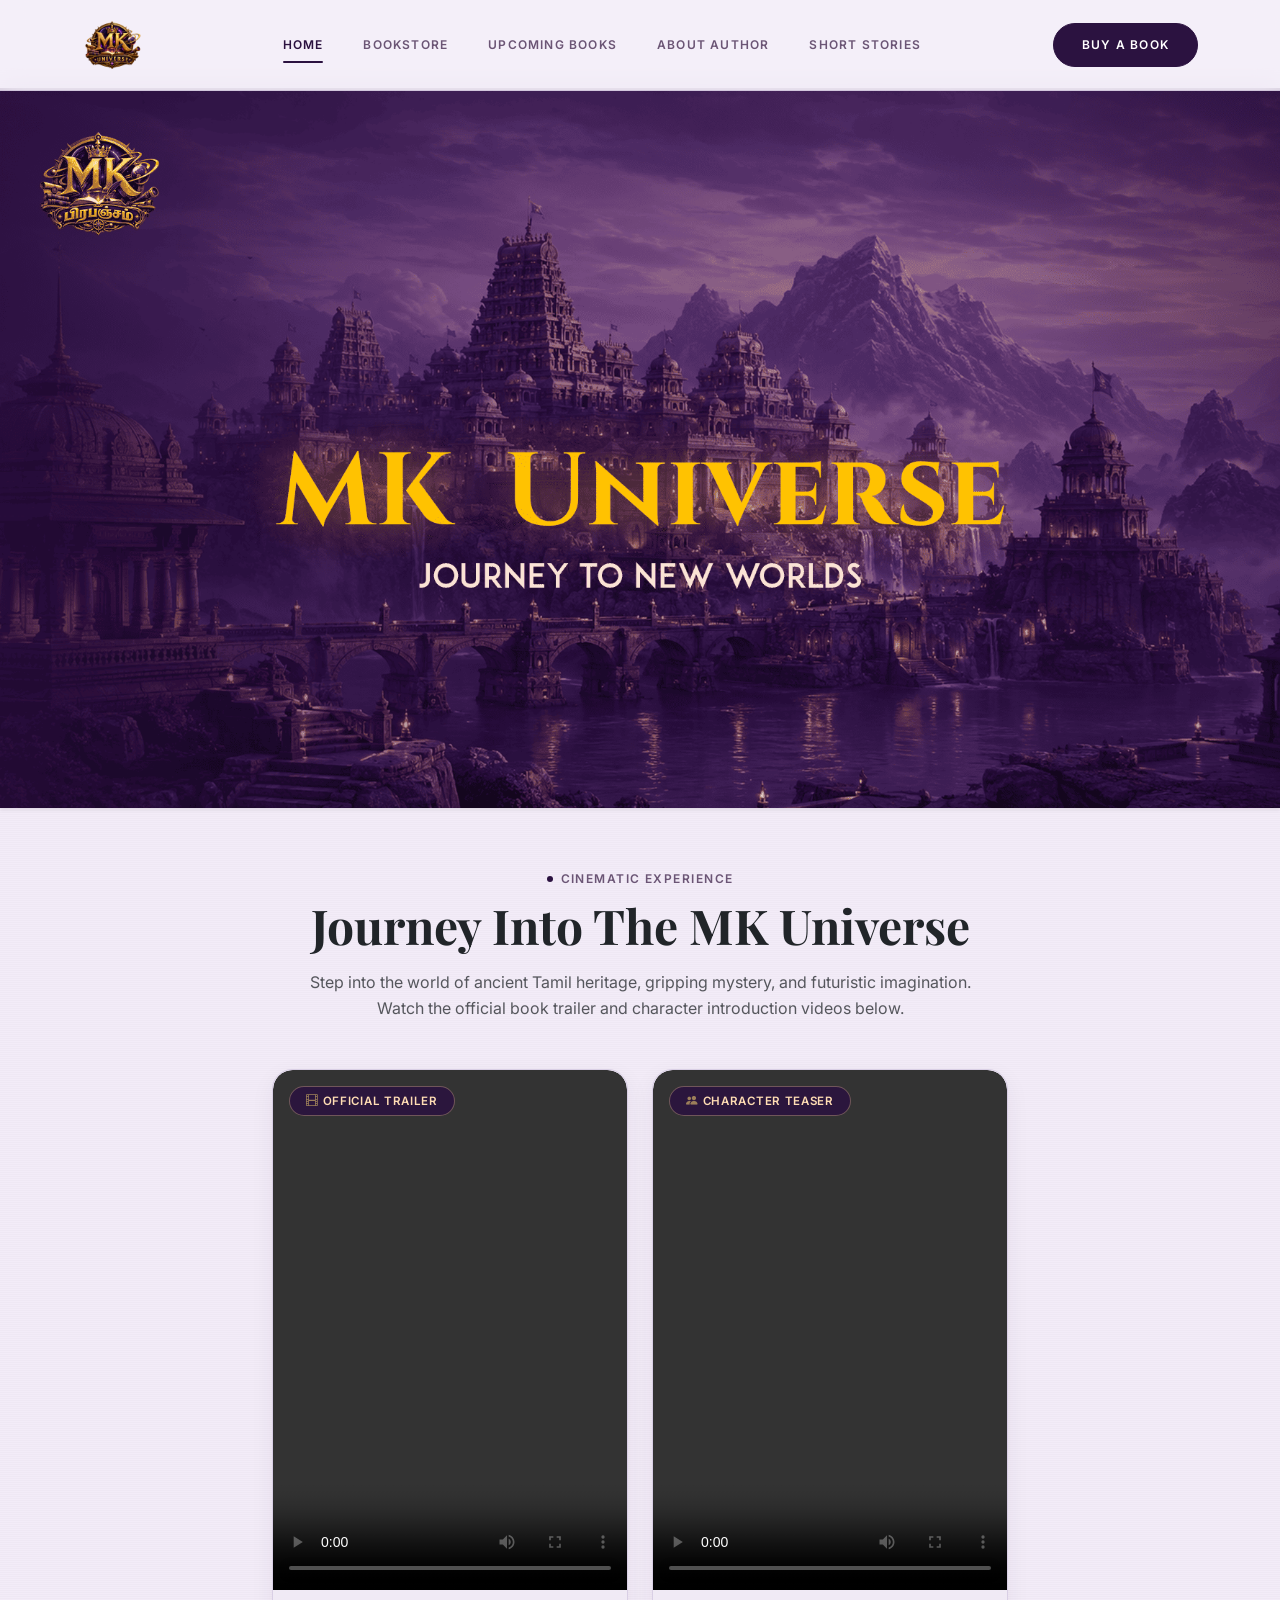
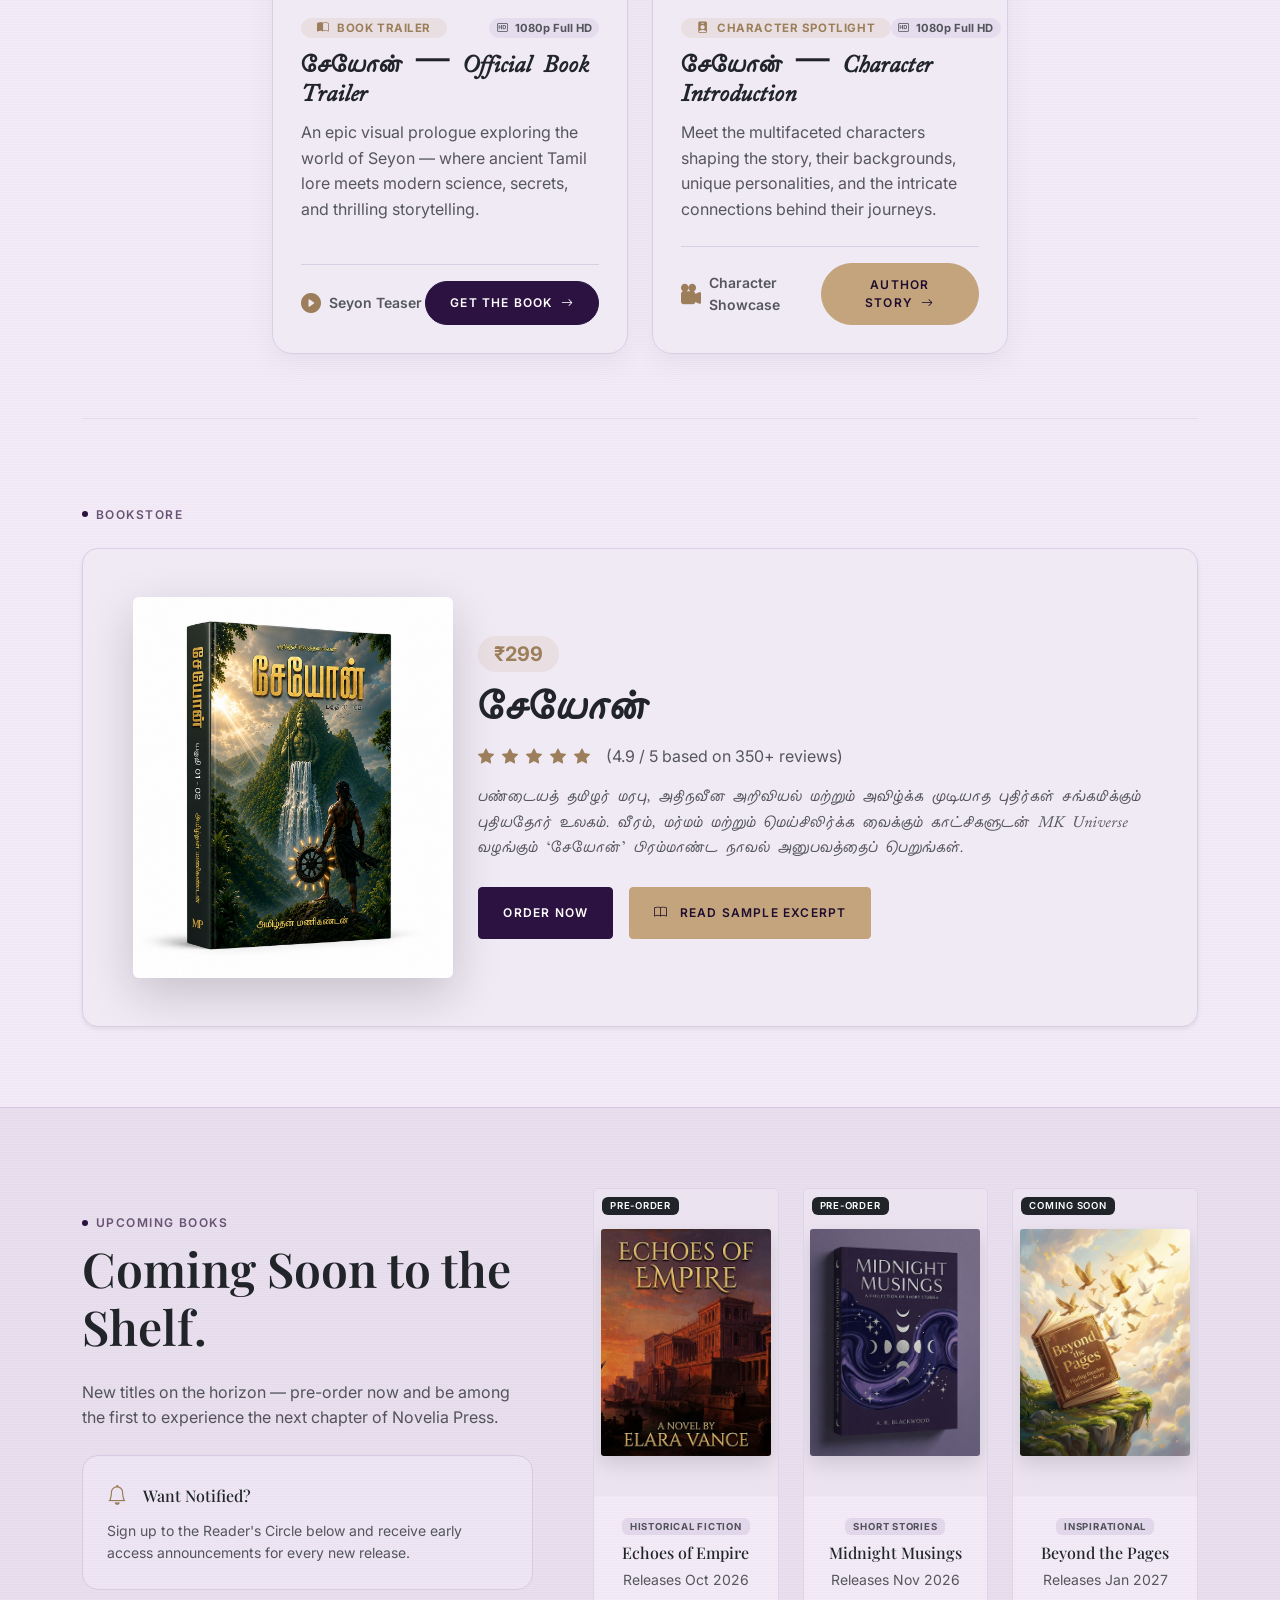
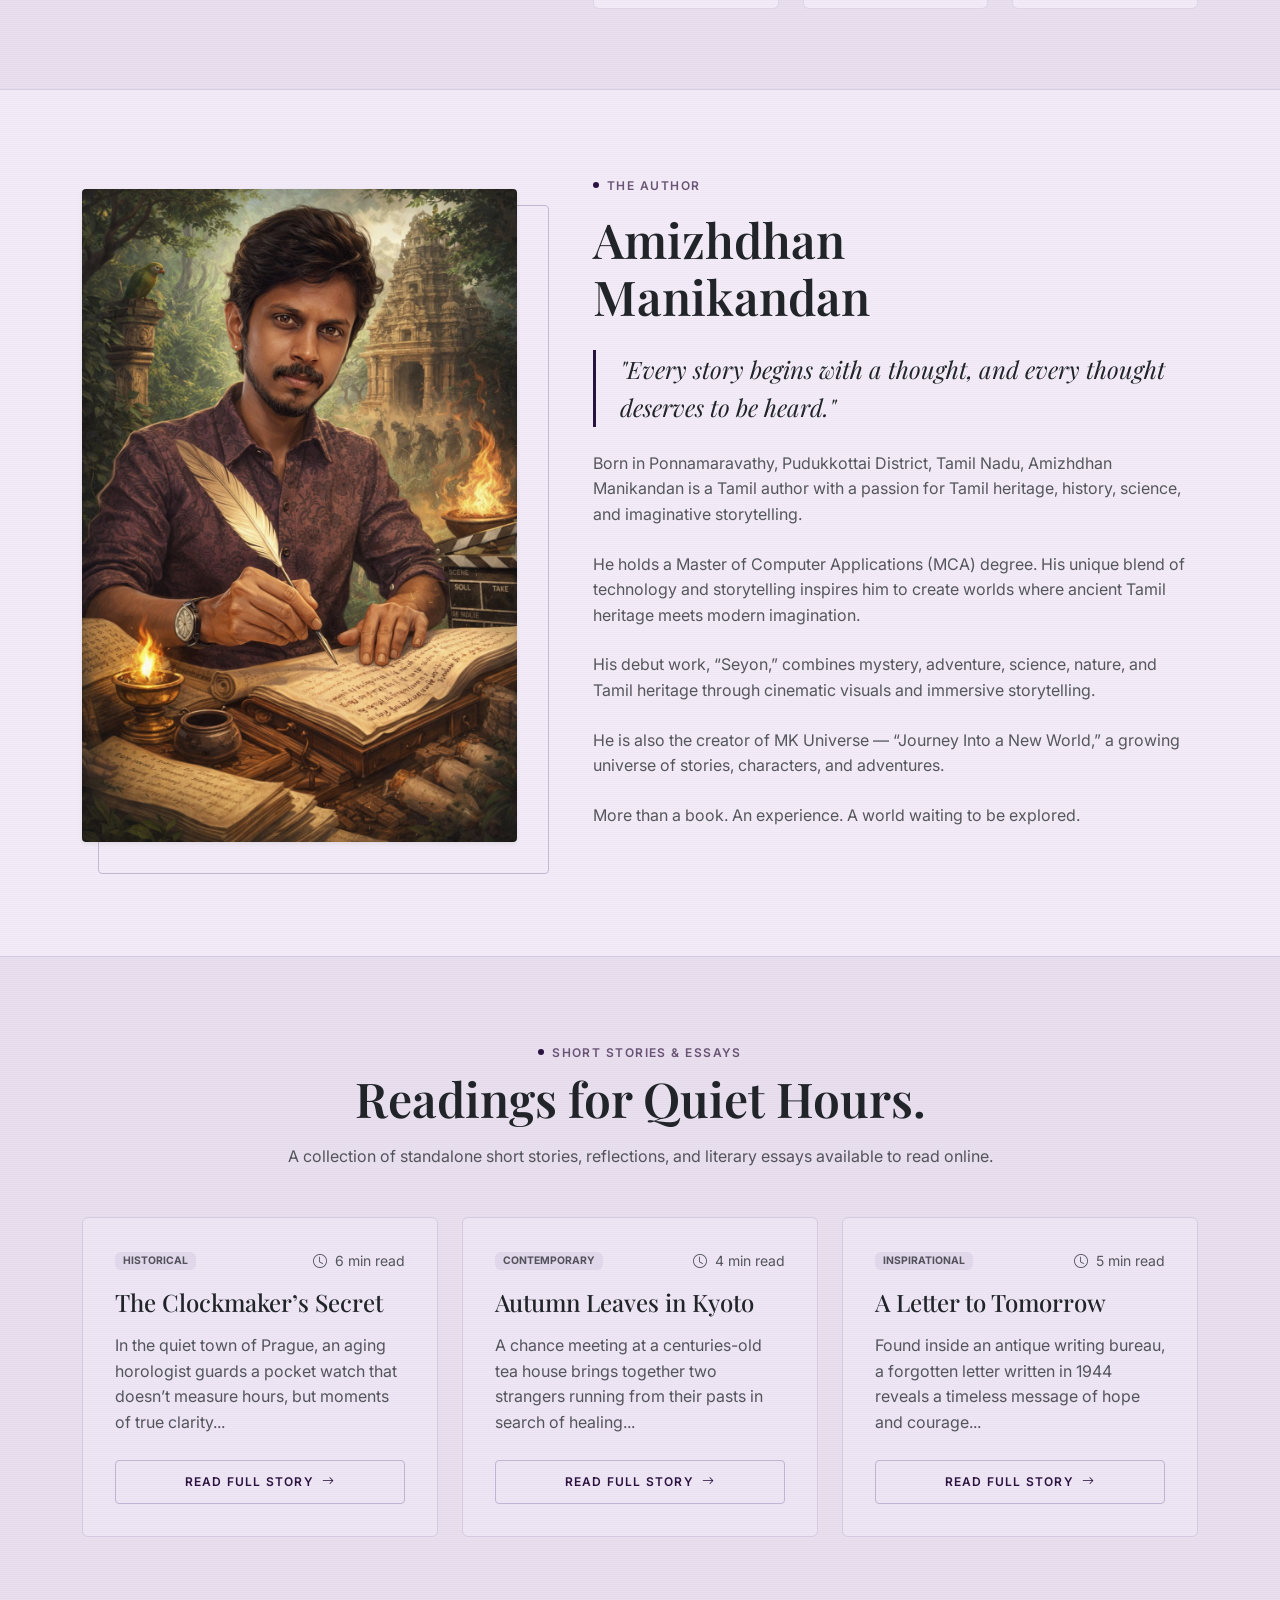
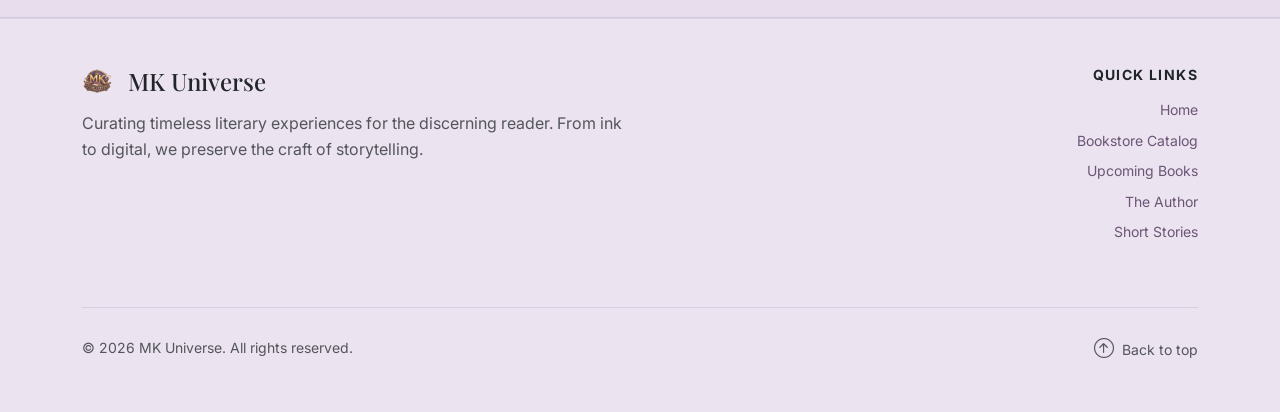
==== commit 5966df95: "video showing rectified" ====
--- a/index.html
+++ b/index.html
@@ -99,14 +99,14 @@
 
           <div class="row g-4 justify-content-center">
             <!-- Video 1: Book Trailer -->
-            <div class="col-sm-10 col-md-6 col-lg-5 col-xl-4">
-              <div class="video-showcase-card h-100">
+            <div class="col-12 col-sm-9 col-md-6 col-lg-5 col-xl-4 d-flex justify-content-center">
+              <div class="video-showcase-card h-100 w-100">
                 <div class="video-player-wrapper position-relative">
                   <span class="badge video-badge-floating rounded-pill px-3 py-2">
                     <i class="bi bi-film me-1 text-gold"></i> Official Trailer
                   </span>
-                  <video controls preload="metadata" playsinline>
-                    <source src="videos/book-intro.mp4" type="video/mp4">
+                  <video controls preload="metadata" playsinline webkit-playsinline controlsList="nodownload">
+                    <source src="https://res.cloudinary.com/u6syyc45/video/upload/v1787050686/book-intro.mp4" type="video/mp4">
                     Your browser does not support the video tag.
                   </video>
                 </div>
@@ -142,14 +142,14 @@
             </div>
 
             <!-- Video 2: Character Intro -->
-            <div class="col-sm-10 col-md-6 col-lg-5 col-xl-4">
-              <div class="video-showcase-card h-100">
+            <div class="col-12 col-sm-9 col-md-6 col-lg-5 col-xl-4 d-flex justify-content-center">
+              <div class="video-showcase-card h-100 w-100">
                 <div class="video-player-wrapper position-relative">
                   <span class="badge video-badge-floating rounded-pill px-3 py-2">
                     <i class="bi bi-people-fill me-1 text-gold"></i> Character Teaser
                   </span>
-                  <video controls preload="metadata" playsinline>
-                    <source src="videos/character-intro.mp4" type="video/mp4">
+                  <video controls preload="metadata" playsinline webkit-playsinline controlsList="nodownload">
+                    <source src="https://res.cloudinary.com/u6syyc45/video/upload/v1787050710/character-intro.mp4" type="video/mp4">
                     Your browser does not support the video tag.
                   </video>
                 </div>
--- a/css/style.css
+++ b/css/style.css
@@ -319,6 +319,8 @@
   display: flex;
   flex-direction: column;
   position: relative;
+  max-width: 420px;
+  width: 100%;
 }
 
 .video-showcase-card:hover {
@@ -335,15 +337,20 @@
   overflow: hidden;
   width: 100%;
   aspect-ratio: 9 / 16;
+  max-height: 520px;
   display: flex;
   align-items: center;
   justify-content: center;
+  isolation: isolate;
+  -webkit-mask-image: -webkit-radial-gradient(white, black);
+  margin: 0 auto;
 }
 
 .video-player-wrapper video {
   width: 100%;
   height: 100%;
-  object-fit: contain;
+  max-height: 100%;
+  object-fit: cover;
   display: block;
   background: #0b0512;
 }
@@ -359,7 +366,7 @@
   position: absolute;
   top: 1rem;
   left: 1rem;
-  z-index: 5;
+  z-index: 10;
   display: inline-flex;
   align-items: center;
   width: auto !important;
@@ -367,7 +374,7 @@
   max-width: max-content;
   backdrop-filter: blur(10px);
   -webkit-backdrop-filter: blur(10px);
-  background: rgba(43, 18, 64, 0.82);
+  background: rgba(43, 18, 64, 0.85);
   border: 1px solid rgba(196, 164, 124, 0.45);
   color: #ffddb4;
   font-size: 0.72rem;
@@ -375,6 +382,14 @@
   letter-spacing: 0.06em;
   text-transform: uppercase;
   pointer-events: none;
+  transform: translateZ(0);
+  transition: opacity 0.3s ease, transform 0.3s ease;
+}
+
+.video-player-wrapper.is-playing .video-badge-floating {
+  opacity: 0;
+  pointer-events: none;
+  transform: translateY(-8px);
 }
 
 .video-feature-pill {
@@ -791,8 +806,21 @@
     padding-right: 1rem;
   }
 
+  .video-showcase-card {
+    max-width: 340px;
+    margin-left: auto;
+    margin-right: auto;
+    border-radius: 1rem;
+  }
+
+  .video-player-wrapper {
+    max-height: 420px;
+    border-top-left-radius: 1rem;
+    border-top-right-radius: 1rem;
+  }
+
   .video-card-body {
-    padding: 1.25rem;
+    padding: 1.25rem 1rem;
   }
 
   .video-badge-floating {
@@ -802,3 +830,15 @@
     padding: 0.3rem 0.6rem !important;
   }
 }
+
+@media (min-width: 576px) and (max-width: 767.98px) {
+  .video-showcase-card {
+    max-width: 360px;
+    margin-left: auto;
+    margin-right: auto;
+  }
+
+  .video-player-wrapper {
+    max-height: 460px;
+  }
+}
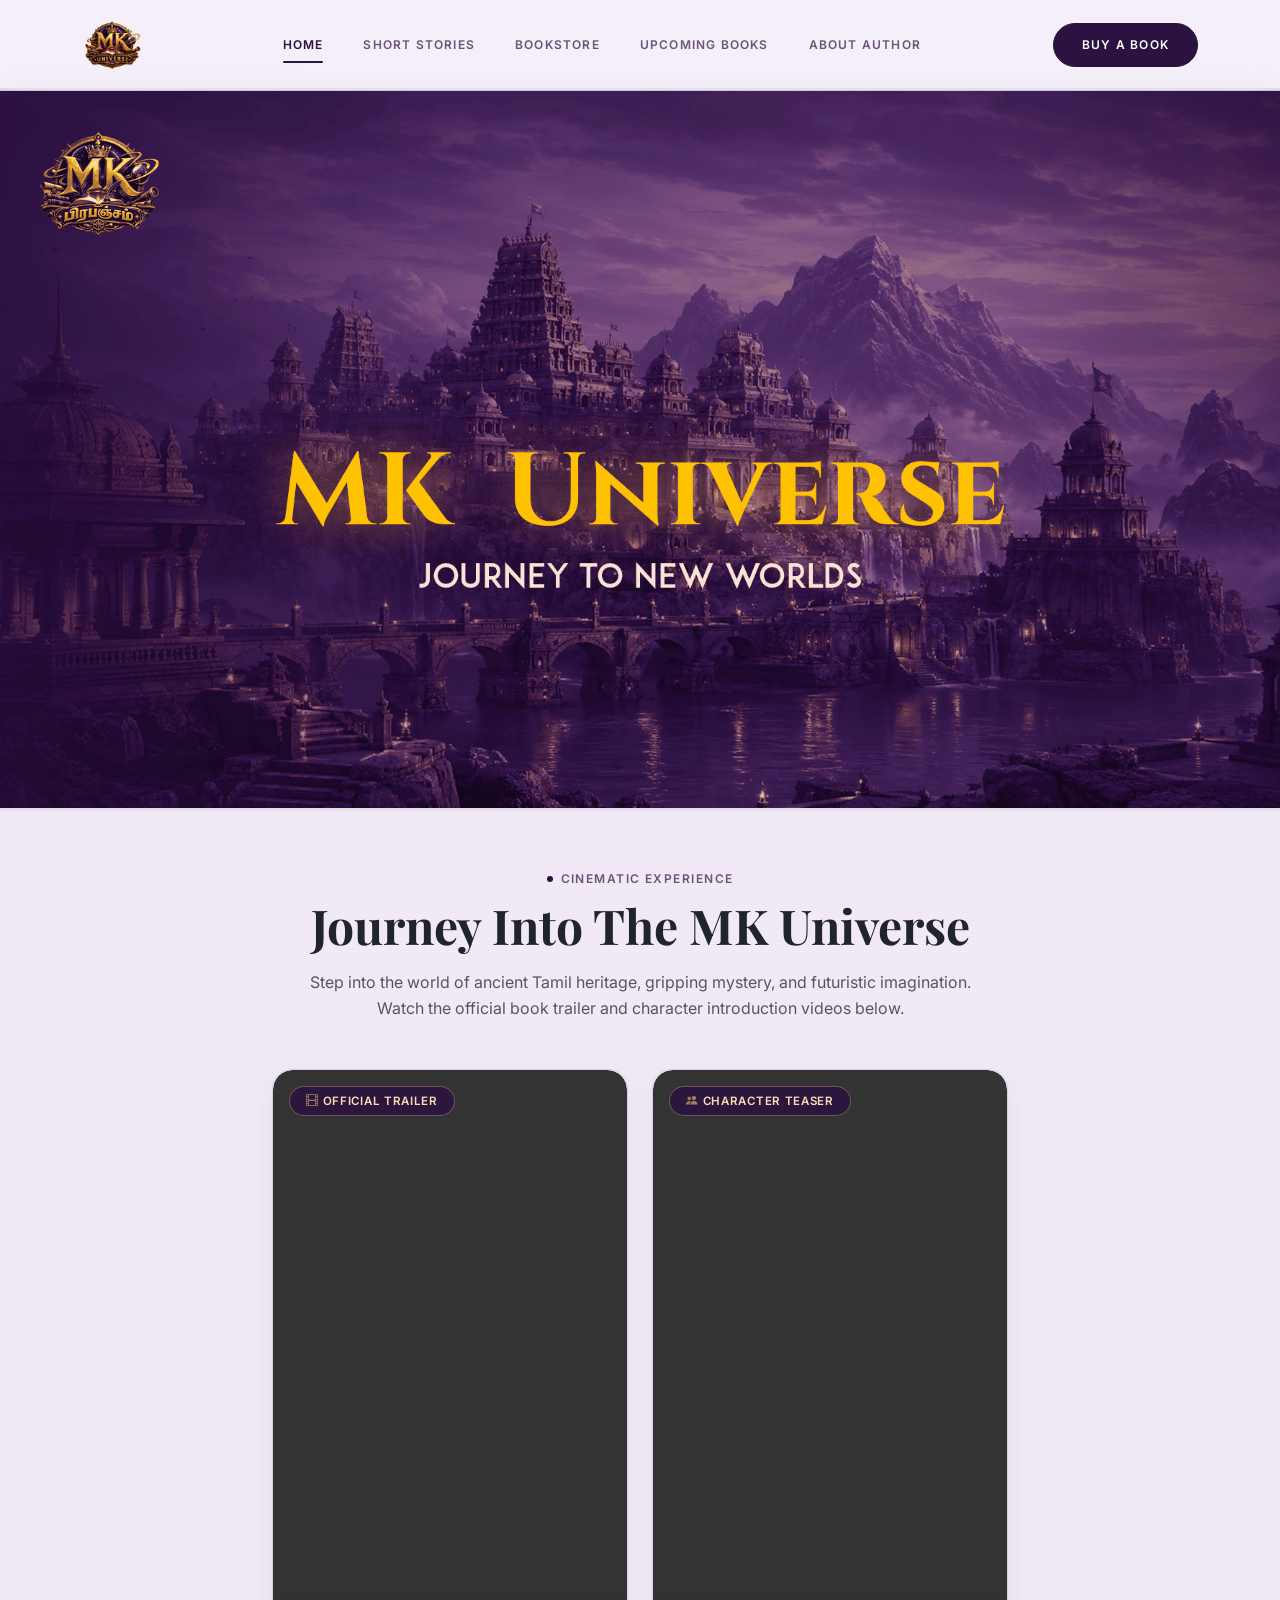
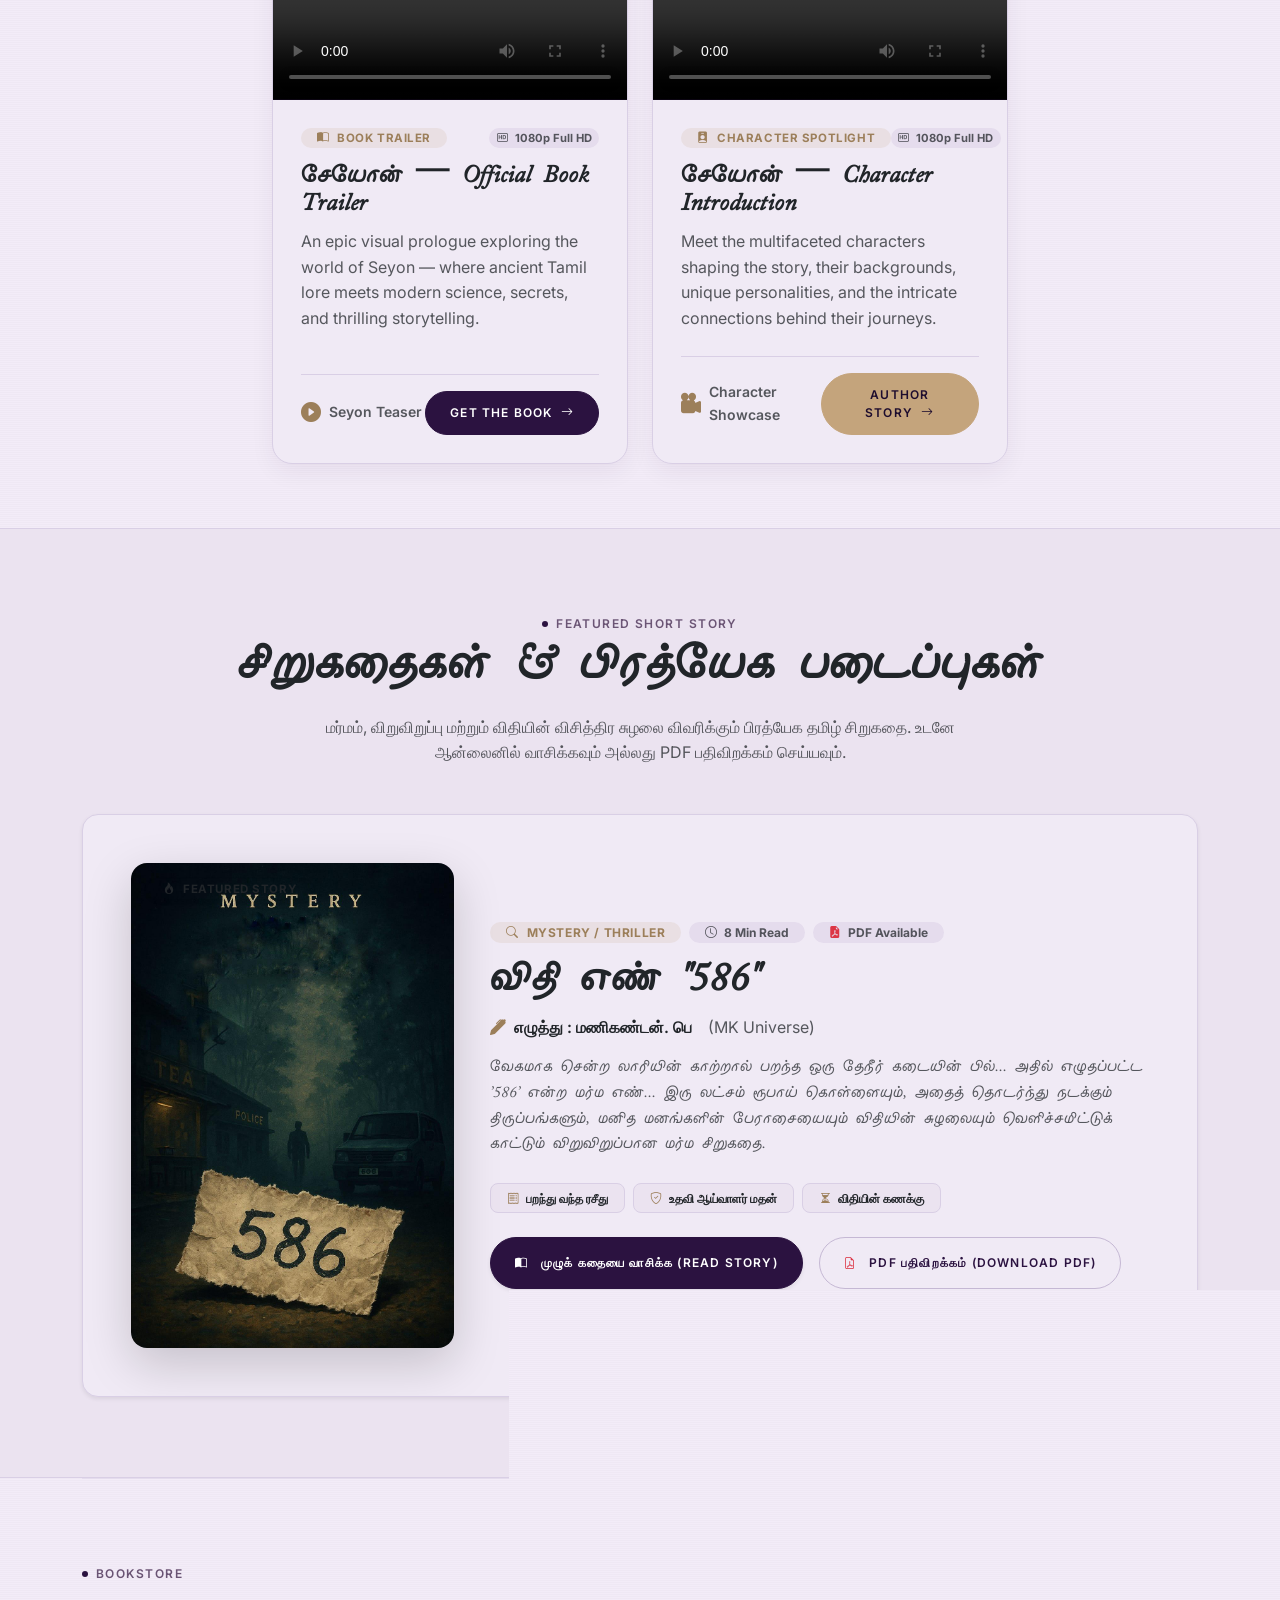
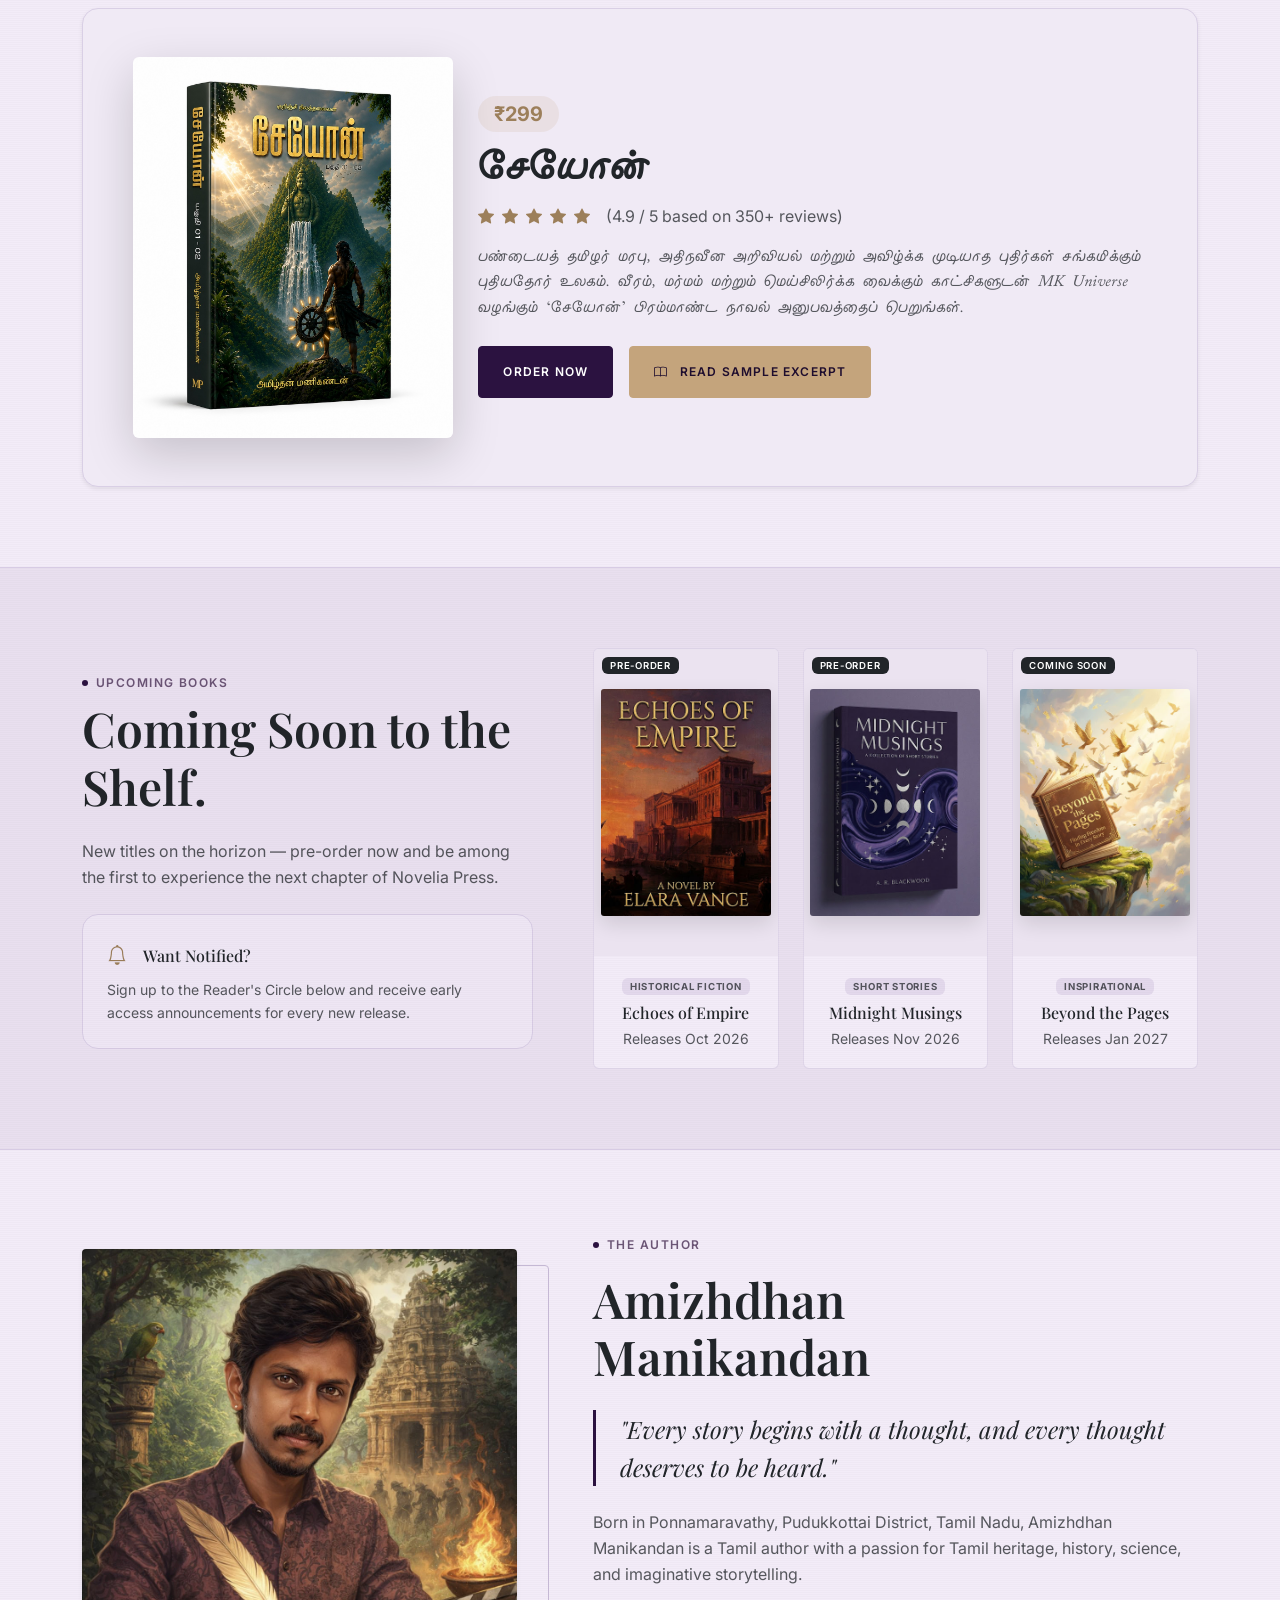
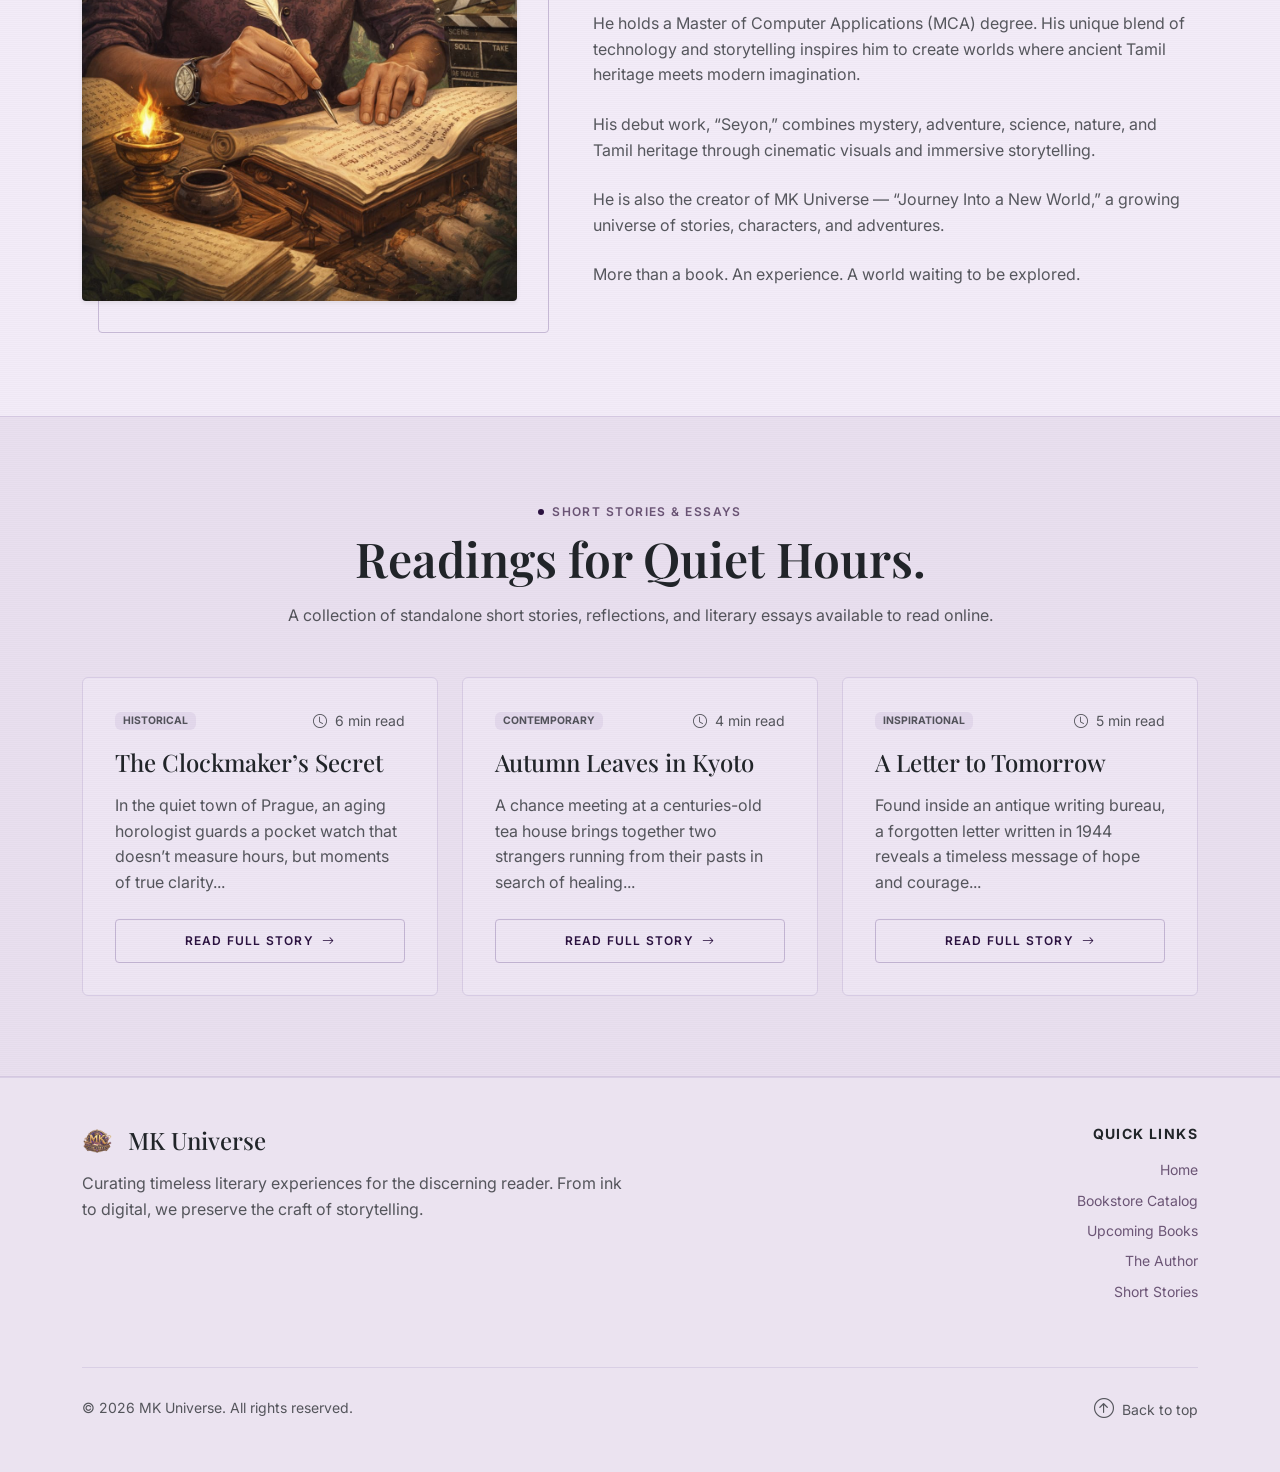
==== commit c3a268c5: "short story included" ====
--- a/index.html
+++ b/index.html
@@ -43,6 +43,9 @@
           <ul class="navbar-nav mx-auto mb-2 mb-lg-0 gap-lg-2">
             <li class="nav-item">
               <a class="nav-link active" href="#home">Home</a>
+            </li>
+            <li class="nav-item">
+              <a class="nav-link" href="#stories">Short Stories</a>
             </li>
             <li class="nav-item">
               <a class="nav-link" href="#books">Bookstore</a>
@@ -52,9 +55,6 @@
             </li>
             <li class="nav-item">
               <a class="nav-link" href="#about">About Author</a>
-            </li>
-            <li class="nav-item">
-              <a class="nav-link" href="#stories">Short Stories</a>
             </li>
           </ul>
 
@@ -181,6 +181,92 @@
                     </a>
                   </div>
                 </div>
+              </div>
+            </div>
+          </div>
+        </div>
+      </div>
+    </section>
+
+    <!-- SHORT STORIES & READINGS SECTION (#stories) - FIRST PANEL -->
+    <section id="stories" class="py-6 py-lg-7 bg-surface-container border-top border-bottom border-custom position-relative">
+      <div class="container">
+        <!-- Section Header -->
+        <div class="text-center max-w-2xl mx-auto mb-5">
+          <div class="section-badge mb-2 justify-content-center">
+            <span class="section-badge-dot"></span>
+            <span>Featured Short Story</span>
+          </div>
+          <h2 class="font-serif display-5 fw-bold text-dark mb-3 tamil-song-02">
+            சிறுகதைகள் & பிரத்யேக படைப்புகள்
+          </h2>
+          <p class="text-muted fs-6 mx-auto" style="max-width: 680px;">
+            மர்மம், விறுவிறுப்பு மற்றும் விதியின் விசித்திர சுழலை விவரிக்கும் பிரத்யேக தமிழ் சிறுகதை. உடனே ஆன்லைனில் வாசிக்கவும் அல்லது PDF பதிவிறக்கம் செய்யவும்.
+          </p>
+        </div>
+
+        <!-- Featured Short Story Showcase: விதி எண் "586" -->
+        <div class="featured-story-card bg-surface-card rounded-4 p-4 p-lg-5 border border-custom shadow-sm position-relative overflow-hidden">
+          <div class="row align-items-center gy-4">
+            <!-- Left: Cover Image -->
+            <div class="col-lg-4 text-center">
+              <div class="story-cover-wrapper position-relative d-inline-block">
+                <img src="images/vidhiyen-586-cover.jpg" alt="விதி எண் 586 - Short Story Cover" class="img-fluid rounded-4 shadow-lg story-cover-img">
+                <span class="badge bg-gold text-dark position-absolute top-0 start-0 m-3 px-3 py-1 fw-bold rounded-pill shadow-sm font-sans" style="font-size: 0.72rem; letter-spacing: 0.05em;">
+                  <i class="bi bi-fire me-1"></i> FEATURED STORY
+                </span>
+              </div>
+            </div>
+
+            <!-- Right: Content & Actions -->
+            <div class="col-lg-8 ps-lg-4">
+              <div class="d-flex flex-wrap align-items-center gap-2 mb-3">
+                <span class="badge bg-gold-subtle text-gold font-sans px-3 py-1.5 rounded-pill" style="font-size: 0.75rem; letter-spacing: 0.05em;">
+                  <i class="bi bi-search me-1"></i> MYSTERY / THRILLER
+                </span>
+                <span class="badge bg-surface-high text-muted font-sans px-3 py-1.5 rounded-pill" style="font-size: 0.75rem;">
+                  <i class="bi bi-clock me-1"></i> 8 Min Read
+                </span>
+                <span class="badge bg-surface-high text-muted font-sans px-3 py-1.5 rounded-pill" style="font-size: 0.75rem;">
+                  <i class="bi bi-file-earmark-pdf-fill me-1 text-danger"></i> PDF Available
+                </span>
+              </div>
+
+              <h3 class="font-serif display-6 fw-bold text-dark mb-2 tamil-song-02">
+                விதி எண் "586"
+              </h3>
+              
+              <div class="d-flex align-items-center gap-2 text-gold mb-3">
+                <i class="bi bi-pen-fill text-gold"></i>
+                <span class="text-dark fw-semibold font-sans">எழுத்து : மணிகண்டன். பெ</span>
+                <span class="text-muted font-sans fs-6 ms-2">(MK Universe)</span>
+              </div>
+
+              <p class="text-muted fs-6 mb-4 leading-relaxed tamil-song-02">
+                வேகமாக சென்ற லாரியின் காற்றால் பறந்த ஒரு தேநீர் கடையின் பில்... அதில் எழுதப்பட்ட '586' என்ற மர்ம எண்... இரு லட்சம் ரூபாய் கொள்ளையும், அதைத் தொடர்ந்து நடக்கும் திருப்பங்களும், மனித மனங்களின் பேராசையையும் விதியின் சுழலையும் வெளிச்சமிட்டுக் காட்டும் விறுவிறுப்பான மர்ம சிறுகதை.
+              </p>
+
+              <!-- Story Highlight Badges -->
+              <div class="d-flex flex-wrap gap-2 mb-4">
+                <span class="badge bg-surface-container text-dark border border-custom px-3 py-2 rounded-3 small font-sans">
+                  <i class="bi bi-receipt text-gold me-1"></i> பறந்து வந்த ரசீது
+                </span>
+                <span class="badge bg-surface-container text-dark border border-custom px-3 py-2 rounded-3 small font-sans">
+                  <i class="bi bi-shield-check text-gold me-1"></i> உதவி ஆய்வாளர் மதன்
+                </span>
+                <span class="badge bg-surface-container text-dark border border-custom px-3 py-2 rounded-3 small font-sans">
+                  <i class="bi bi-hourglass-split text-gold me-1"></i> விதியின் கணக்கு
+                </span>
+              </div>
+
+              <!-- Action Buttons -->
+              <div class="d-flex flex-wrap gap-3">
+                <button class="btn btn-novelia-primary py-3 px-4 rounded-pill btn-open-reader shadow-sm" data-story-id="story-vidhiyen-586">
+                  <i class="bi bi-book-half me-2"></i> முழுக் கதையை வாசிக்க (Read Story)
+                </button>
+                <a href="pdf/vidhiyen-586.pdf" target="_blank" class="btn btn-novelia-outline py-3 px-4 rounded-pill">
+                  <i class="bi bi-file-earmark-pdf me-2 text-danger"></i> PDF பதிவிறக்கம் (Download PDF)
+                </a>
               </div>
             </div>
           </div>
--- a/css/style.css
+++ b/css/style.css
@@ -337,7 +337,6 @@
   overflow: hidden;
   width: 100%;
   aspect-ratio: 9 / 16;
-  max-height: 520px;
   display: flex;
   align-items: center;
   justify-content: center;
@@ -349,7 +348,6 @@
 .video-player-wrapper video {
   width: 100%;
   height: 100%;
-  max-height: 100%;
   object-fit: cover;
   display: block;
   background: #0b0512;
@@ -814,7 +812,6 @@
   }
 
   .video-player-wrapper {
-    max-height: 420px;
     border-top-left-radius: 1rem;
     border-top-right-radius: 1rem;
   }
@@ -837,8 +834,4 @@
     margin-left: auto;
     margin-right: auto;
   }
-
-  .video-player-wrapper {
-    max-height: 460px;
-  }
-}
+}
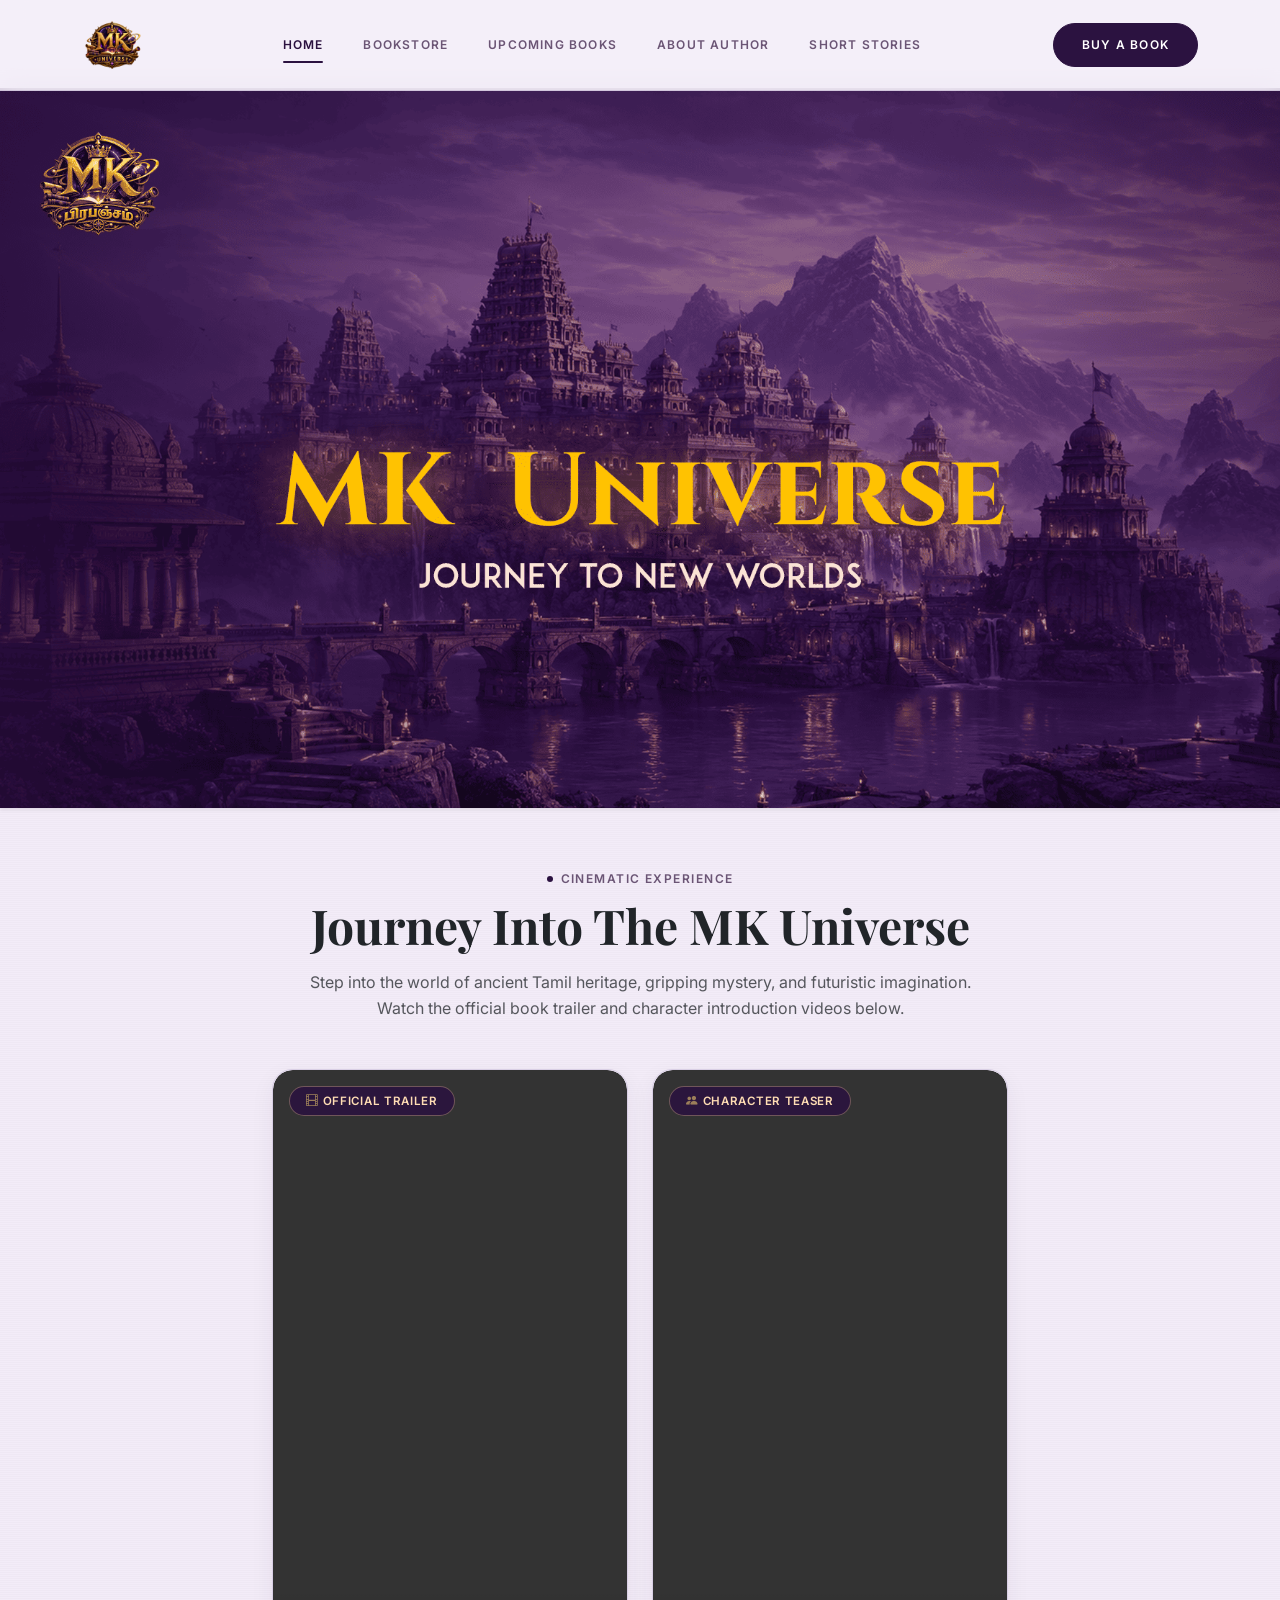
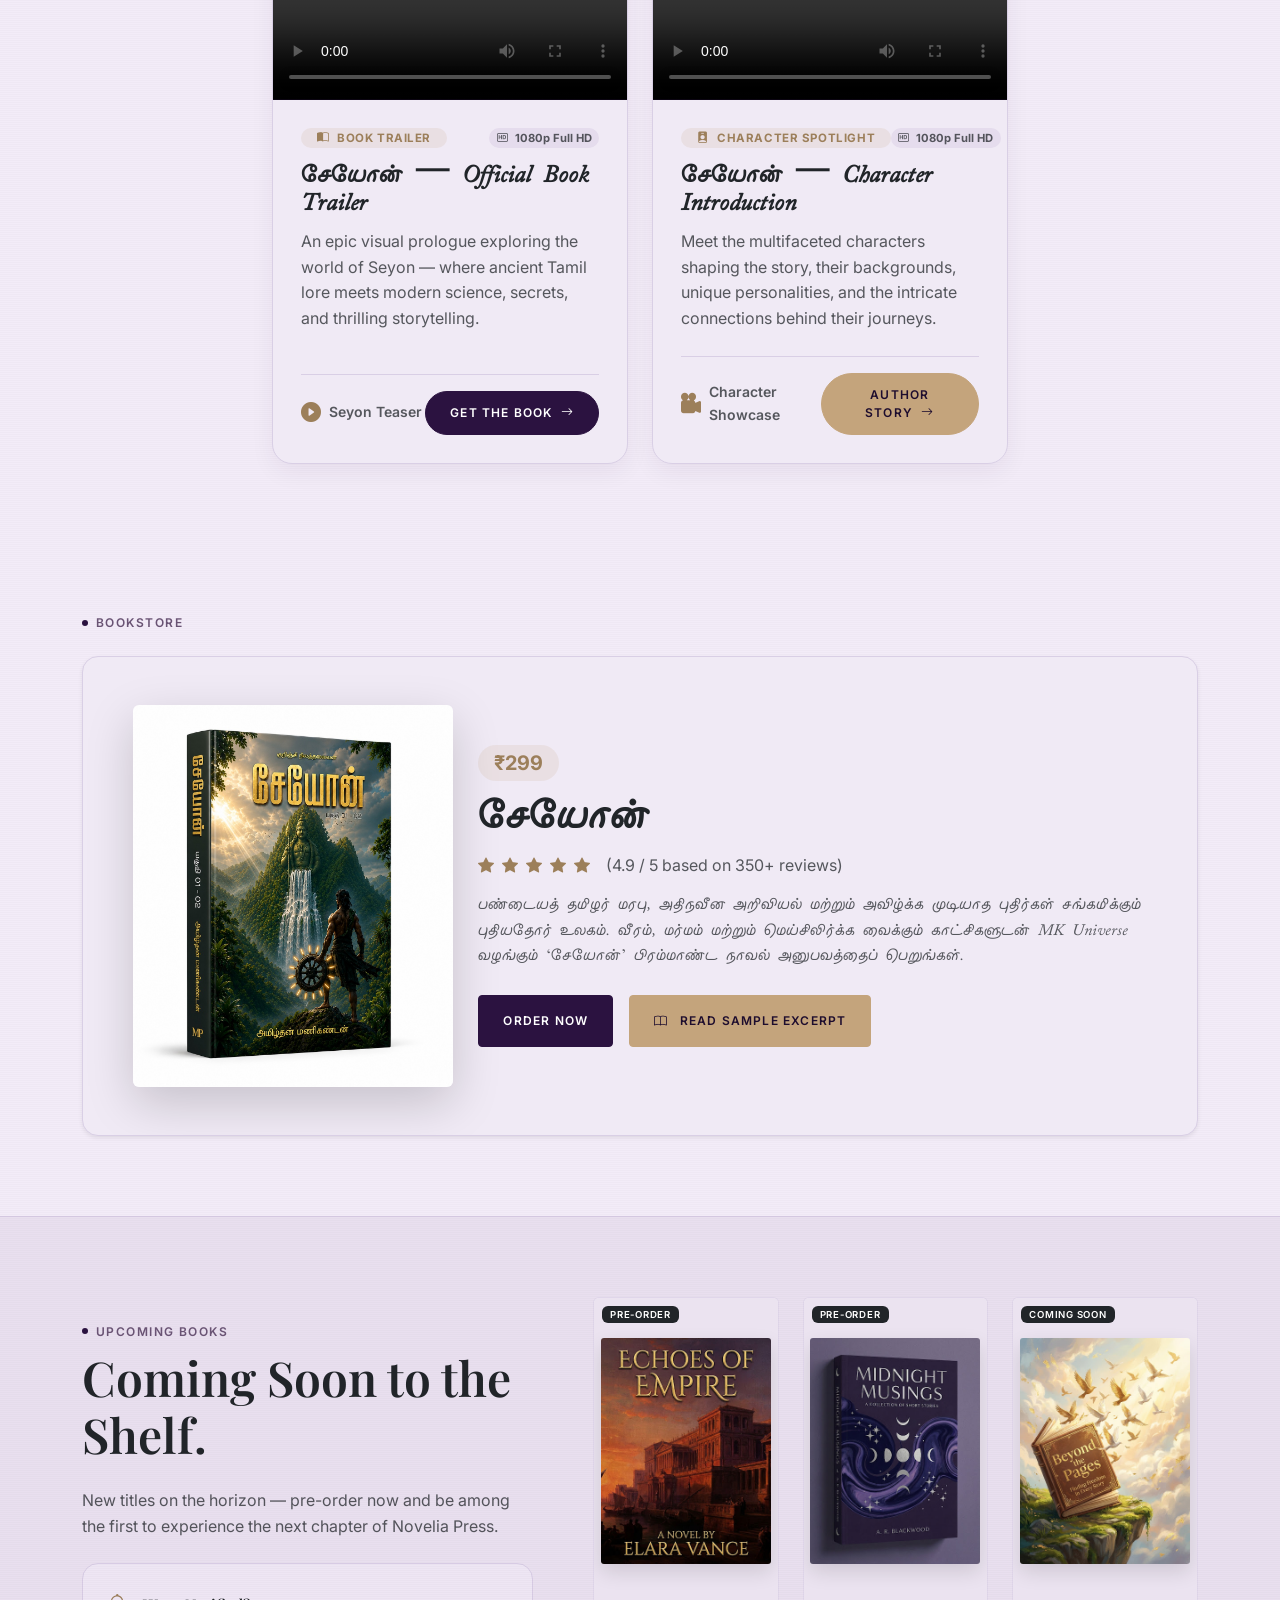
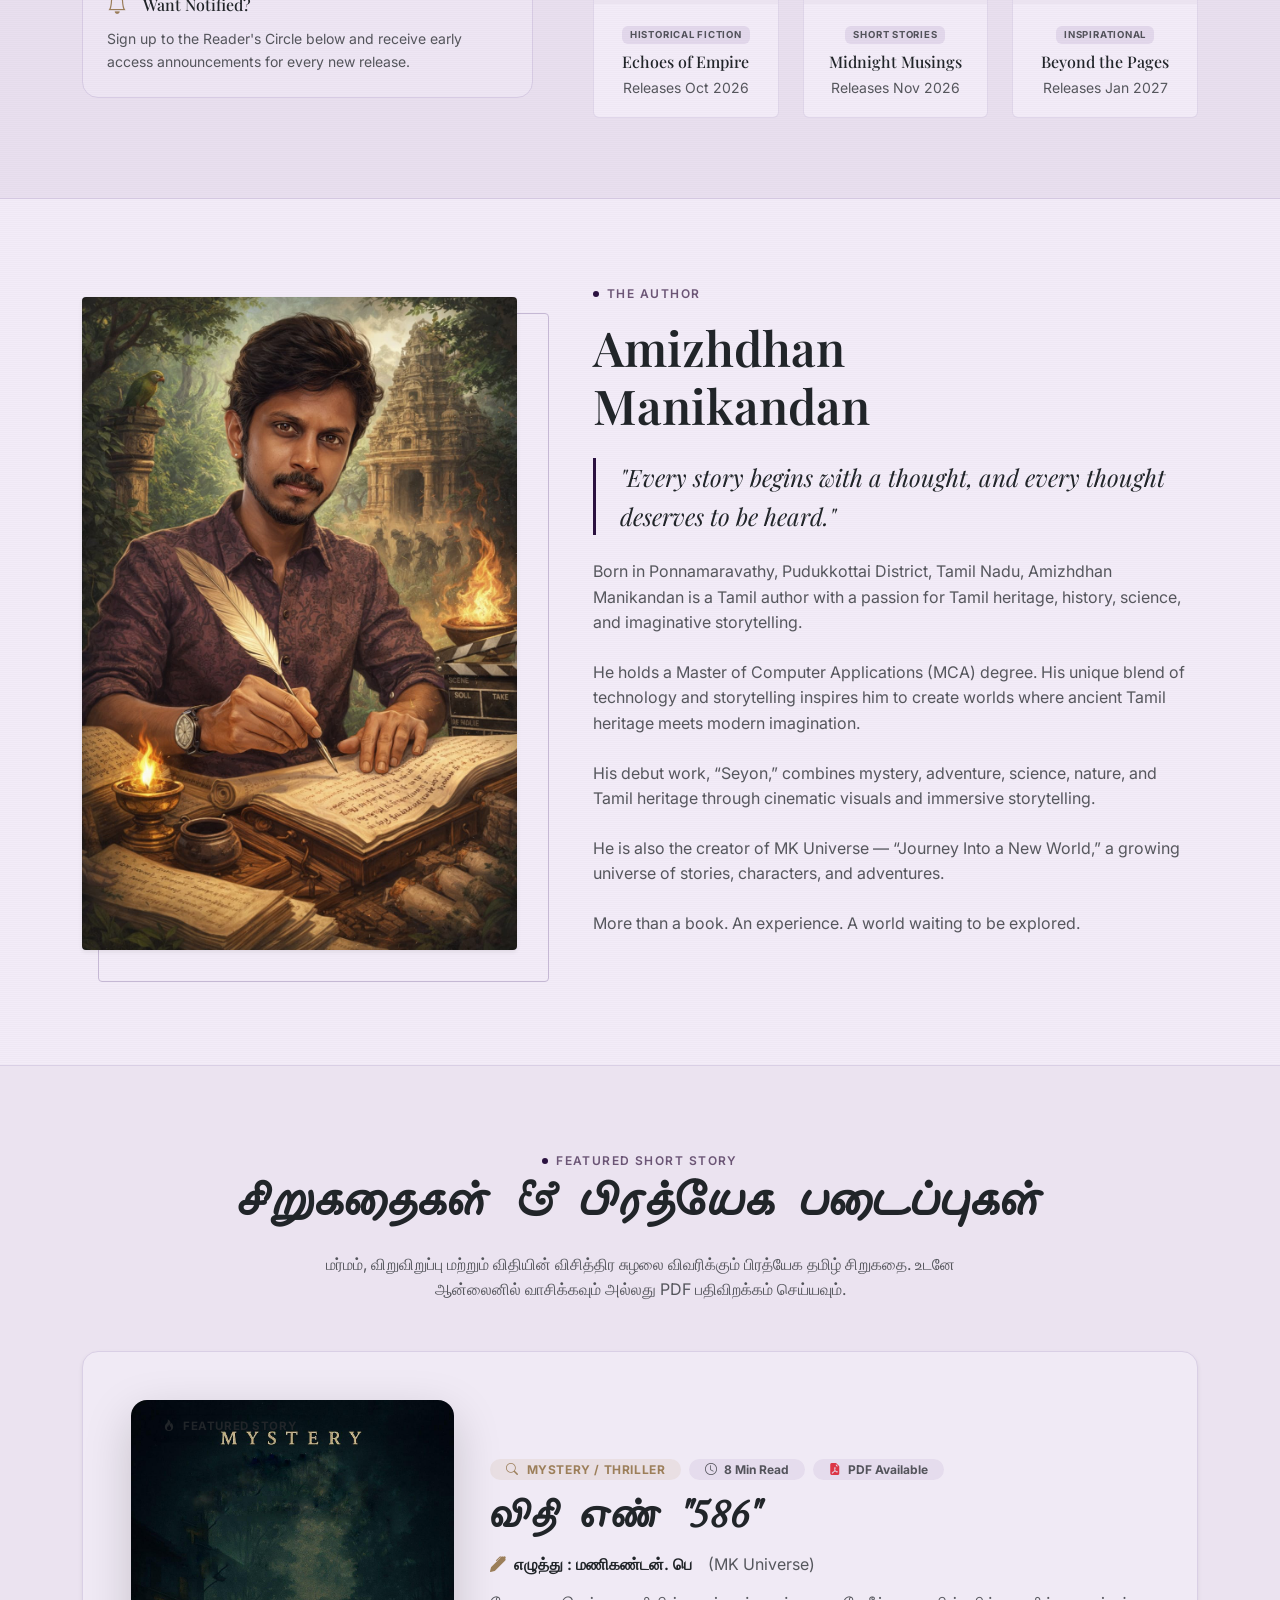
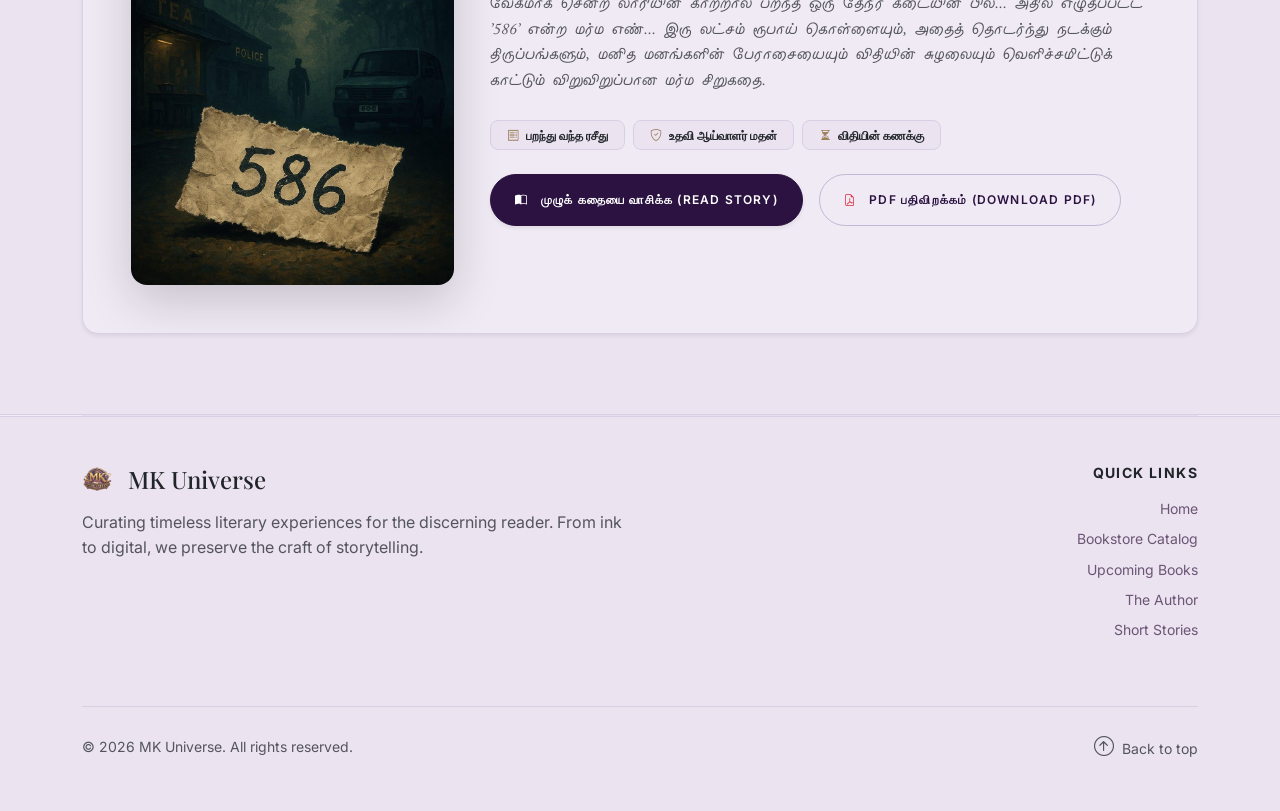
==== commit 622d1b55: "pdf section added" ====
--- a/index.html
+++ b/index.html
@@ -43,9 +43,6 @@
           <ul class="navbar-nav mx-auto mb-2 mb-lg-0 gap-lg-2">
             <li class="nav-item">
               <a class="nav-link active" href="#home">Home</a>
-            </li>
-            <li class="nav-item">
-              <a class="nav-link" href="#stories">Short Stories</a>
             </li>
             <li class="nav-item">
               <a class="nav-link" href="#books">Bookstore</a>
@@ -56,6 +53,9 @@
             <li class="nav-item">
               <a class="nav-link" href="#about">About Author</a>
             </li>
+            <li class="nav-item">
+              <a class="nav-link" href="#stories">Short Stories</a>
+            </li>
           </ul>
 
           <!-- Right Interactive Utility Buttons -->
@@ -106,7 +106,8 @@
                     <i class="bi bi-film me-1 text-gold"></i> Official Trailer
                   </span>
                   <video controls preload="metadata" playsinline webkit-playsinline controlsList="nodownload">
-                    <source src="https://res.cloudinary.com/u6syyc45/video/upload/v1787050686/book-intro.mp4" type="video/mp4">
+                    <source src="https://res.cloudinary.com/u6syyc45/video/upload/v1787050686/book-intro.mp4"
+                      type="video/mp4">
                     Your browser does not support the video tag.
                   </video>
                 </div>
@@ -149,7 +150,8 @@
                     <i class="bi bi-people-fill me-1 text-gold"></i> Character Teaser
                   </span>
                   <video controls preload="metadata" playsinline webkit-playsinline controlsList="nodownload">
-                    <source src="https://res.cloudinary.com/u6syyc45/video/upload/v1787050710/character-intro.mp4" type="video/mp4">
+                    <source src="https://res.cloudinary.com/u6syyc45/video/upload/v1787050710/character-intro.mp4"
+                      type="video/mp4">
                     Your browser does not support the video tag.
                   </video>
                 </div>
@@ -187,96 +189,6 @@
         </div>
       </div>
     </section>
-
-    <!-- SHORT STORIES & READINGS SECTION (#stories) - FIRST PANEL -->
-    <section id="stories" class="py-6 py-lg-7 bg-surface-container border-top border-bottom border-custom position-relative">
-      <div class="container">
-        <!-- Section Header -->
-        <div class="text-center max-w-2xl mx-auto mb-5">
-          <div class="section-badge mb-2 justify-content-center">
-            <span class="section-badge-dot"></span>
-            <span>Featured Short Story</span>
-          </div>
-          <h2 class="font-serif display-5 fw-bold text-dark mb-3 tamil-song-02">
-            சிறுகதைகள் & பிரத்யேக படைப்புகள்
-          </h2>
-          <p class="text-muted fs-6 mx-auto" style="max-width: 680px;">
-            மர்மம், விறுவிறுப்பு மற்றும் விதியின் விசித்திர சுழலை விவரிக்கும் பிரத்யேக தமிழ் சிறுகதை. உடனே ஆன்லைனில் வாசிக்கவும் அல்லது PDF பதிவிறக்கம் செய்யவும்.
-          </p>
-        </div>
-
-        <!-- Featured Short Story Showcase: விதி எண் "586" -->
-        <div class="featured-story-card bg-surface-card rounded-4 p-4 p-lg-5 border border-custom shadow-sm position-relative overflow-hidden">
-          <div class="row align-items-center gy-4">
-            <!-- Left: Cover Image -->
-            <div class="col-lg-4 text-center">
-              <div class="story-cover-wrapper position-relative d-inline-block">
-                <img src="images/vidhiyen-586-cover.jpg" alt="விதி எண் 586 - Short Story Cover" class="img-fluid rounded-4 shadow-lg story-cover-img">
-                <span class="badge bg-gold text-dark position-absolute top-0 start-0 m-3 px-3 py-1 fw-bold rounded-pill shadow-sm font-sans" style="font-size: 0.72rem; letter-spacing: 0.05em;">
-                  <i class="bi bi-fire me-1"></i> FEATURED STORY
-                </span>
-              </div>
-            </div>
-
-            <!-- Right: Content & Actions -->
-            <div class="col-lg-8 ps-lg-4">
-              <div class="d-flex flex-wrap align-items-center gap-2 mb-3">
-                <span class="badge bg-gold-subtle text-gold font-sans px-3 py-1.5 rounded-pill" style="font-size: 0.75rem; letter-spacing: 0.05em;">
-                  <i class="bi bi-search me-1"></i> MYSTERY / THRILLER
-                </span>
-                <span class="badge bg-surface-high text-muted font-sans px-3 py-1.5 rounded-pill" style="font-size: 0.75rem;">
-                  <i class="bi bi-clock me-1"></i> 8 Min Read
-                </span>
-                <span class="badge bg-surface-high text-muted font-sans px-3 py-1.5 rounded-pill" style="font-size: 0.75rem;">
-                  <i class="bi bi-file-earmark-pdf-fill me-1 text-danger"></i> PDF Available
-                </span>
-              </div>
-
-              <h3 class="font-serif display-6 fw-bold text-dark mb-2 tamil-song-02">
-                விதி எண் "586"
-              </h3>
-              
-              <div class="d-flex align-items-center gap-2 text-gold mb-3">
-                <i class="bi bi-pen-fill text-gold"></i>
-                <span class="text-dark fw-semibold font-sans">எழுத்து : மணிகண்டன். பெ</span>
-                <span class="text-muted font-sans fs-6 ms-2">(MK Universe)</span>
-              </div>
-
-              <p class="text-muted fs-6 mb-4 leading-relaxed tamil-song-02">
-                வேகமாக சென்ற லாரியின் காற்றால் பறந்த ஒரு தேநீர் கடையின் பில்... அதில் எழுதப்பட்ட '586' என்ற மர்ம எண்... இரு லட்சம் ரூபாய் கொள்ளையும், அதைத் தொடர்ந்து நடக்கும் திருப்பங்களும், மனித மனங்களின் பேராசையையும் விதியின் சுழலையும் வெளிச்சமிட்டுக் காட்டும் விறுவிறுப்பான மர்ம சிறுகதை.
-              </p>
-
-              <!-- Story Highlight Badges -->
-              <div class="d-flex flex-wrap gap-2 mb-4">
-                <span class="badge bg-surface-container text-dark border border-custom px-3 py-2 rounded-3 small font-sans">
-                  <i class="bi bi-receipt text-gold me-1"></i> பறந்து வந்த ரசீது
-                </span>
-                <span class="badge bg-surface-container text-dark border border-custom px-3 py-2 rounded-3 small font-sans">
-                  <i class="bi bi-shield-check text-gold me-1"></i> உதவி ஆய்வாளர் மதன்
-                </span>
-                <span class="badge bg-surface-container text-dark border border-custom px-3 py-2 rounded-3 small font-sans">
-                  <i class="bi bi-hourglass-split text-gold me-1"></i> விதியின் கணக்கு
-                </span>
-              </div>
-
-              <!-- Action Buttons -->
-              <div class="d-flex flex-wrap gap-3">
-                <button class="btn btn-novelia-primary py-3 px-4 rounded-pill btn-open-reader shadow-sm" data-story-id="story-vidhiyen-586">
-                  <i class="bi bi-book-half me-2"></i> முழுக் கதையை வாசிக்க (Read Story)
-                </button>
-                <a href="pdf/vidhiyen-586.pdf" target="_blank" class="btn btn-novelia-outline py-3 px-4 rounded-pill">
-                  <i class="bi bi-file-earmark-pdf me-2 text-danger"></i> PDF பதிவிறக்கம் (Download PDF)
-                </a>
-              </div>
-            </div>
-          </div>
-        </div>
-      </div>
-    </section>
-
-    <div class="container">
-      <hr class="border-custom opacity-50 my-0">
-    </div>
 
     <!-- BOOKSTORE CATALOG SECTION (#books) -->
     <section id="books" class="py-6 py-lg-7">
@@ -474,90 +386,110 @@
       </div>
     </section>
 
-    <!-- SHORT STORIES & READINGS SECTION (#stories) -->
-    <section id="stories" class="py-6 py-lg-7 bg-surface-container border-top border-bottom border-custom">
+    <!-- SHORT STORIES & READINGS SECTION (#stories) - FIRST PANEL -->
+    <section id="stories"
+      class="py-6 py-lg-7 bg-surface-container border-top border-bottom border-custom position-relative">
       <div class="container">
+        <!-- Section Header -->
         <div class="text-center max-w-2xl mx-auto mb-5">
           <div class="section-badge mb-2 justify-content-center">
             <span class="section-badge-dot"></span>
-            <span>Short Stories & Essays</span>
-          </div>
-          <h2 class="font-serif display-5 fw-semibold text-dark mb-3">
-            Readings for Quiet Hours.
+            <span>Featured Short Story</span>
+          </div>
+          <h2 class="font-serif display-5 fw-bold text-dark mb-3 tamil-song-02">
+            சிறுகதைகள் & பிரத்யேக படைப்புகள்
           </h2>
-          <p class="text-muted">A collection of standalone short stories, reflections, and literary essays available to
-            read online.</p>
-        </div>
-
-        <div class="row gy-4">
-          <!-- Story Card 1 -->
-          <div class="col-md-4">
-            <div class="story-card">
-              <div>
-                <div class="d-flex justify-content-between align-items-center mb-3">
-                  <span class="badge bg-surface-high text-muted font-sans text-uppercase px-2 py-1"
-                    style="font-size: 0.65rem;">Historical</span>
-                  <small class="text-muted"><i class="bi bi-clock me-1"></i> 6 min read</small>
-                </div>
-                <h3 class="font-serif h4 text-dark mb-3">The Clockmaker’s Secret</h3>
-                <p class="text-muted fs-6 mb-4">
-                  In the quiet town of Prague, an aging horologist guards a pocket watch that doesn’t measure hours, but
-                  moments of true clarity...
-                </p>
-              </div>
-              <button class="btn btn-novelia-outline w-100 btn-open-reader" data-story-id="story-1">
-                Read Full Story <i class="bi bi-arrow-right ms-1"></i>
-              </button>
-            </div>
-          </div>
-
-          <!-- Story Card 2 -->
-          <div class="col-md-4">
-            <div class="story-card">
-              <div>
-                <div class="d-flex justify-content-between align-items-center mb-3">
-                  <span class="badge bg-surface-high text-muted font-sans text-uppercase px-2 py-1"
-                    style="font-size: 0.65rem;">Contemporary</span>
-                  <small class="text-muted"><i class="bi bi-clock me-1"></i> 4 min read</small>
-                </div>
-                <h3 class="font-serif h4 text-dark mb-3">Autumn Leaves in Kyoto</h3>
-                <p class="text-muted fs-6 mb-4">
-                  A chance meeting at a centuries-old tea house brings together two strangers running from their pasts
-                  in search of healing...
-                </p>
-              </div>
-              <button class="btn btn-novelia-outline w-100 btn-open-reader" data-story-id="story-2">
-                Read Full Story <i class="bi bi-arrow-right ms-1"></i>
-              </button>
-            </div>
-          </div>
-
-          <!-- Story Card 3 -->
-          <div class="col-md-4">
-            <div class="story-card">
-              <div>
-                <div class="d-flex justify-content-between align-items-center mb-3">
-                  <span class="badge bg-surface-high text-muted font-sans text-uppercase px-2 py-1"
-                    style="font-size: 0.65rem;">Inspirational</span>
-                  <small class="text-muted"><i class="bi bi-clock me-1"></i> 5 min read</small>
-                </div>
-                <h3 class="font-serif h4 text-dark mb-3">A Letter to Tomorrow</h3>
-                <p class="text-muted fs-6 mb-4">
-                  Found inside an antique writing bureau, a forgotten letter written in 1944 reveals a timeless message
-                  of hope and courage...
-                </p>
-              </div>
-              <button class="btn btn-novelia-outline w-100 btn-open-reader" data-story-id="story-3">
-                Read Full Story <i class="bi bi-arrow-right ms-1"></i>
-              </button>
+          <p class="text-muted fs-6 mx-auto" style="max-width: 680px;">
+            மர்மம், விறுவிறுப்பு மற்றும் விதியின் விசித்திர சுழலை விவரிக்கும் பிரத்யேக தமிழ் சிறுகதை. உடனே ஆன்லைனில்
+            வாசிக்கவும் அல்லது PDF பதிவிறக்கம் செய்யவும்.
+          </p>
+        </div>
+
+        <!-- Featured Short Story Showcase: விதி எண் "586" -->
+        <div
+          class="featured-story-card bg-surface-card rounded-4 p-4 p-lg-5 border border-custom shadow-sm position-relative overflow-hidden">
+          <div class="row align-items-center gy-4">
+            <!-- Left: Cover Image -->
+            <div class="col-lg-4 text-center">
+              <div class="story-cover-wrapper position-relative d-inline-block">
+                <img src="images/vidhiyen-586-cover.jpg" alt="விதி எண் 586 - Short Story Cover"
+                  class="img-fluid rounded-4 shadow-lg story-cover-img">
+                <span
+                  class="badge bg-gold text-dark position-absolute top-0 start-0 m-3 px-3 py-1 fw-bold rounded-pill shadow-sm font-sans"
+                  style="font-size: 0.72rem; letter-spacing: 0.05em;">
+                  <i class="bi bi-fire me-1"></i> FEATURED STORY
+                </span>
+              </div>
+            </div>
+
+            <!-- Right: Content & Actions -->
+            <div class="col-lg-8 ps-lg-4">
+              <div class="d-flex flex-wrap align-items-center gap-2 mb-3">
+                <span class="badge bg-gold-subtle text-gold font-sans px-3 py-1.5 rounded-pill"
+                  style="font-size: 0.75rem; letter-spacing: 0.05em;">
+                  <i class="bi bi-search me-1"></i> MYSTERY / THRILLER
+                </span>
+                <span class="badge bg-surface-high text-muted font-sans px-3 py-1.5 rounded-pill"
+                  style="font-size: 0.75rem;">
+                  <i class="bi bi-clock me-1"></i> 8 Min Read
+                </span>
+                <span class="badge bg-surface-high text-muted font-sans px-3 py-1.5 rounded-pill"
+                  style="font-size: 0.75rem;">
+                  <i class="bi bi-file-earmark-pdf-fill me-1 text-danger"></i> PDF Available
+                </span>
+              </div>
+
+              <h3 class="font-serif display-6 fw-bold text-dark mb-2 tamil-song-02">
+                விதி எண் "586"
+              </h3>
+
+              <div class="d-flex align-items-center gap-2 text-gold mb-3">
+                <i class="bi bi-pen-fill text-gold"></i>
+                <span class="text-dark fw-semibold font-sans">எழுத்து : மணிகண்டன். பெ</span>
+                <span class="text-muted font-sans fs-6 ms-2">(MK Universe)</span>
+              </div>
+
+              <p class="text-muted fs-6 mb-4 leading-relaxed tamil-song-02">
+                வேகமாக சென்ற லாரியின் காற்றால் பறந்த ஒரு தேநீர் கடையின் பில்... அதில் எழுதப்பட்ட '586' என்ற மர்ம எண்...
+                இரு லட்சம் ரூபாய் கொள்ளையும், அதைத் தொடர்ந்து நடக்கும் திருப்பங்களும், மனித மனங்களின் பேராசையையும்
+                விதியின் சுழலையும் வெளிச்சமிட்டுக் காட்டும் விறுவிறுப்பான மர்ம சிறுகதை.
+              </p>
+
+              <!-- Story Highlight Badges -->
+              <div class="d-flex flex-wrap gap-2 mb-4">
+                <span
+                  class="badge bg-surface-container text-dark border border-custom px-3 py-2 rounded-3 small font-sans">
+                  <i class="bi bi-receipt text-gold me-1"></i> பறந்து வந்த ரசீது
+                </span>
+                <span
+                  class="badge bg-surface-container text-dark border border-custom px-3 py-2 rounded-3 small font-sans">
+                  <i class="bi bi-shield-check text-gold me-1"></i> உதவி ஆய்வாளர் மதன்
+                </span>
+                <span
+                  class="badge bg-surface-container text-dark border border-custom px-3 py-2 rounded-3 small font-sans">
+                  <i class="bi bi-hourglass-split text-gold me-1"></i> விதியின் கணக்கு
+                </span>
+              </div>
+
+              <!-- Action Buttons -->
+              <div class="d-flex flex-wrap gap-3">
+                <button class="btn btn-novelia-primary py-3 px-4 rounded-pill btn-open-reader shadow-sm"
+                  data-story-id="story-vidhiyen-586">
+                  <i class="bi bi-book-half me-2"></i> முழுக் கதையை வாசிக்க (Read Story)
+                </button>
+                <a href="pdf/vidhiyen-586.pdf" target="_blank" class="btn btn-novelia-outline py-3 px-4 rounded-pill">
+                  <i class="bi bi-file-earmark-pdf me-2 text-danger"></i> PDF பதிவிறக்கம் (Download PDF)
+                </a>
+              </div>
             </div>
           </div>
         </div>
       </div>
     </section>
 
-
-
+    <div class="container">
+      <hr class="border-custom opacity-50 my-0">
+    </div>
   </main>
 
   <!-- FOOTER -->
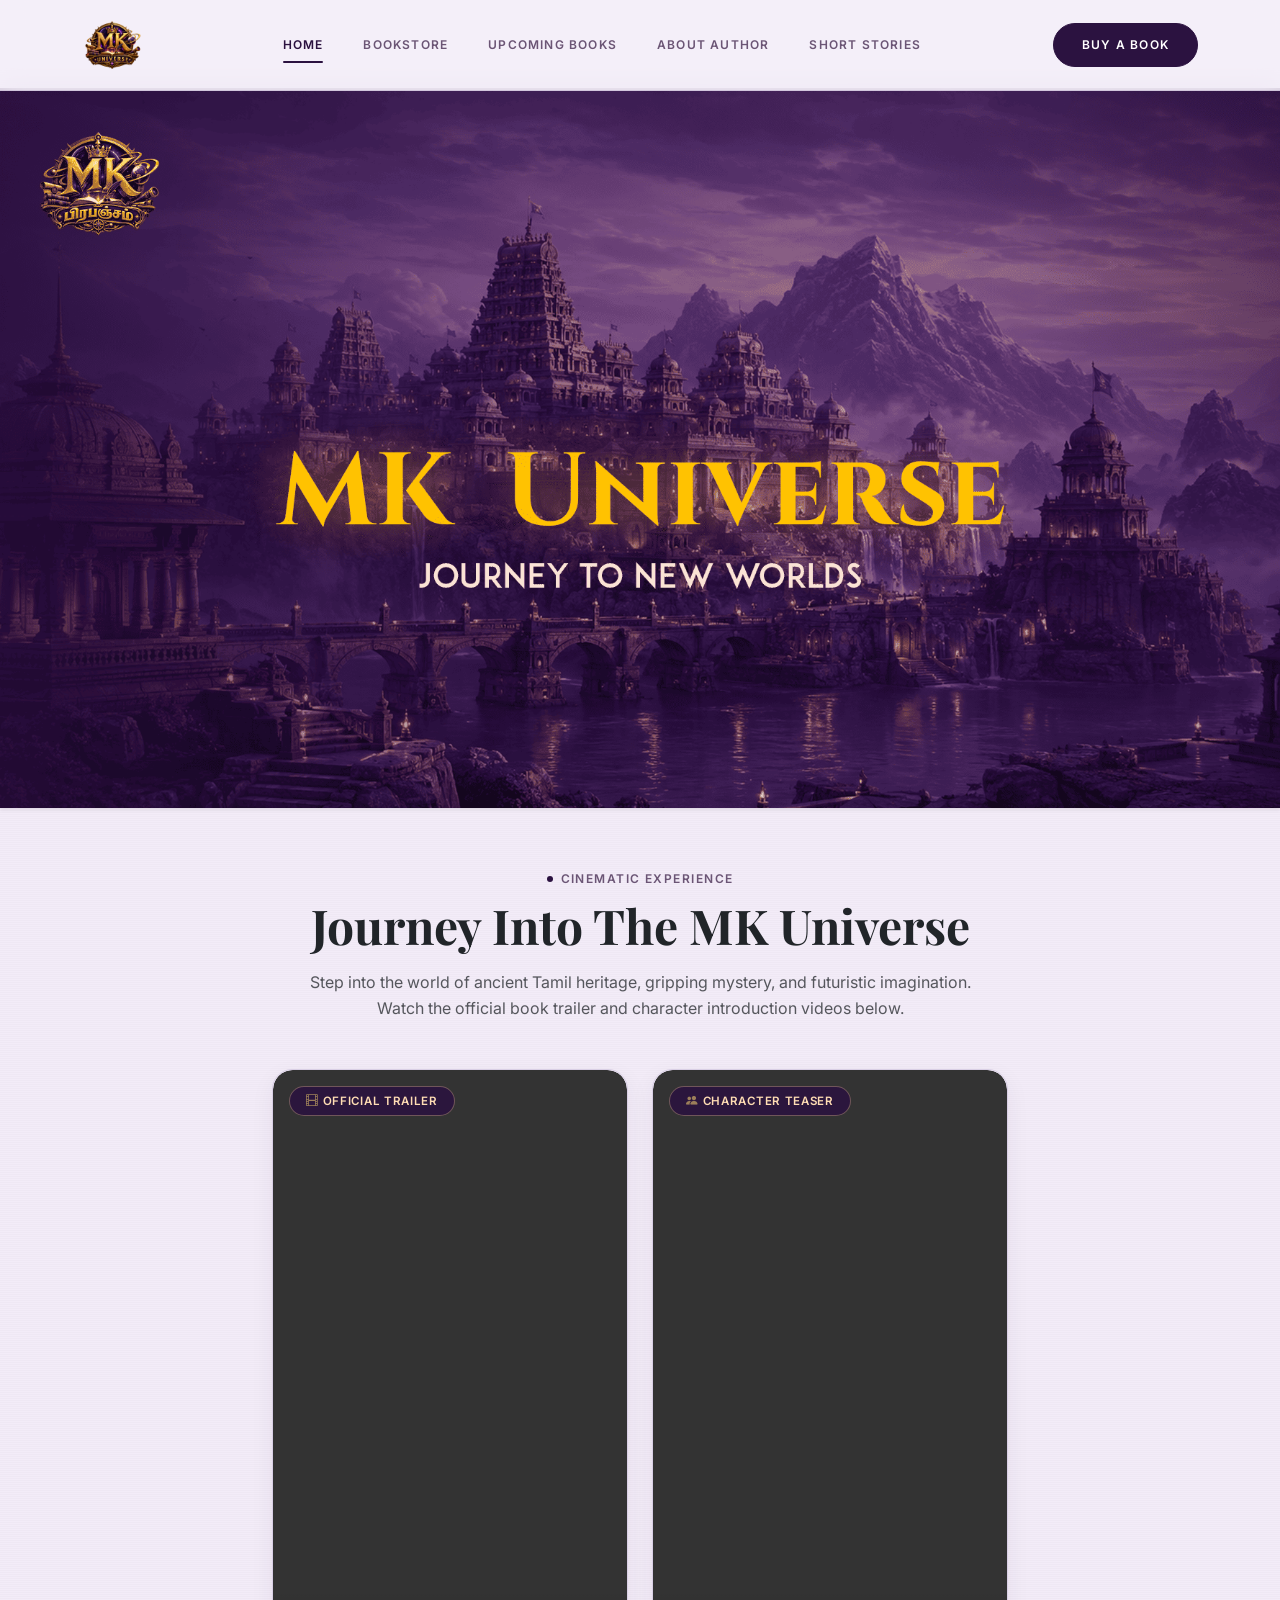
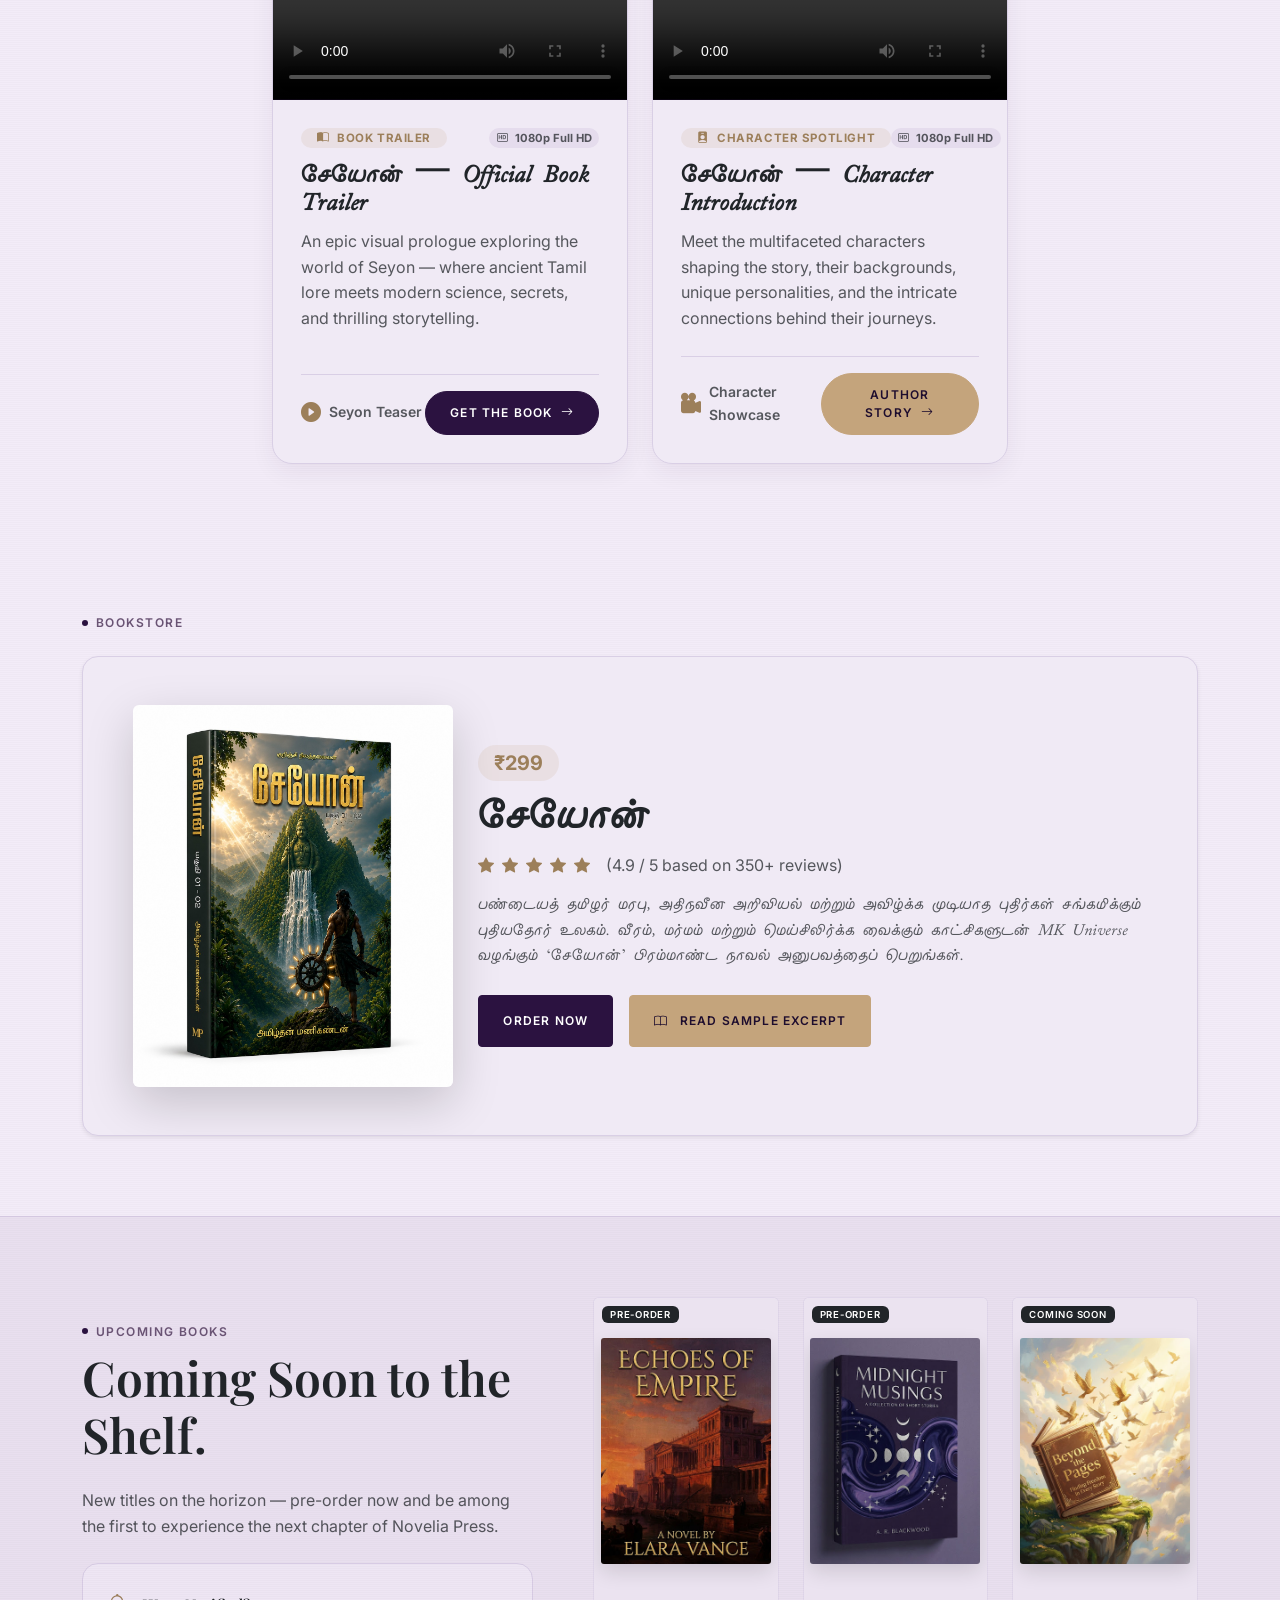
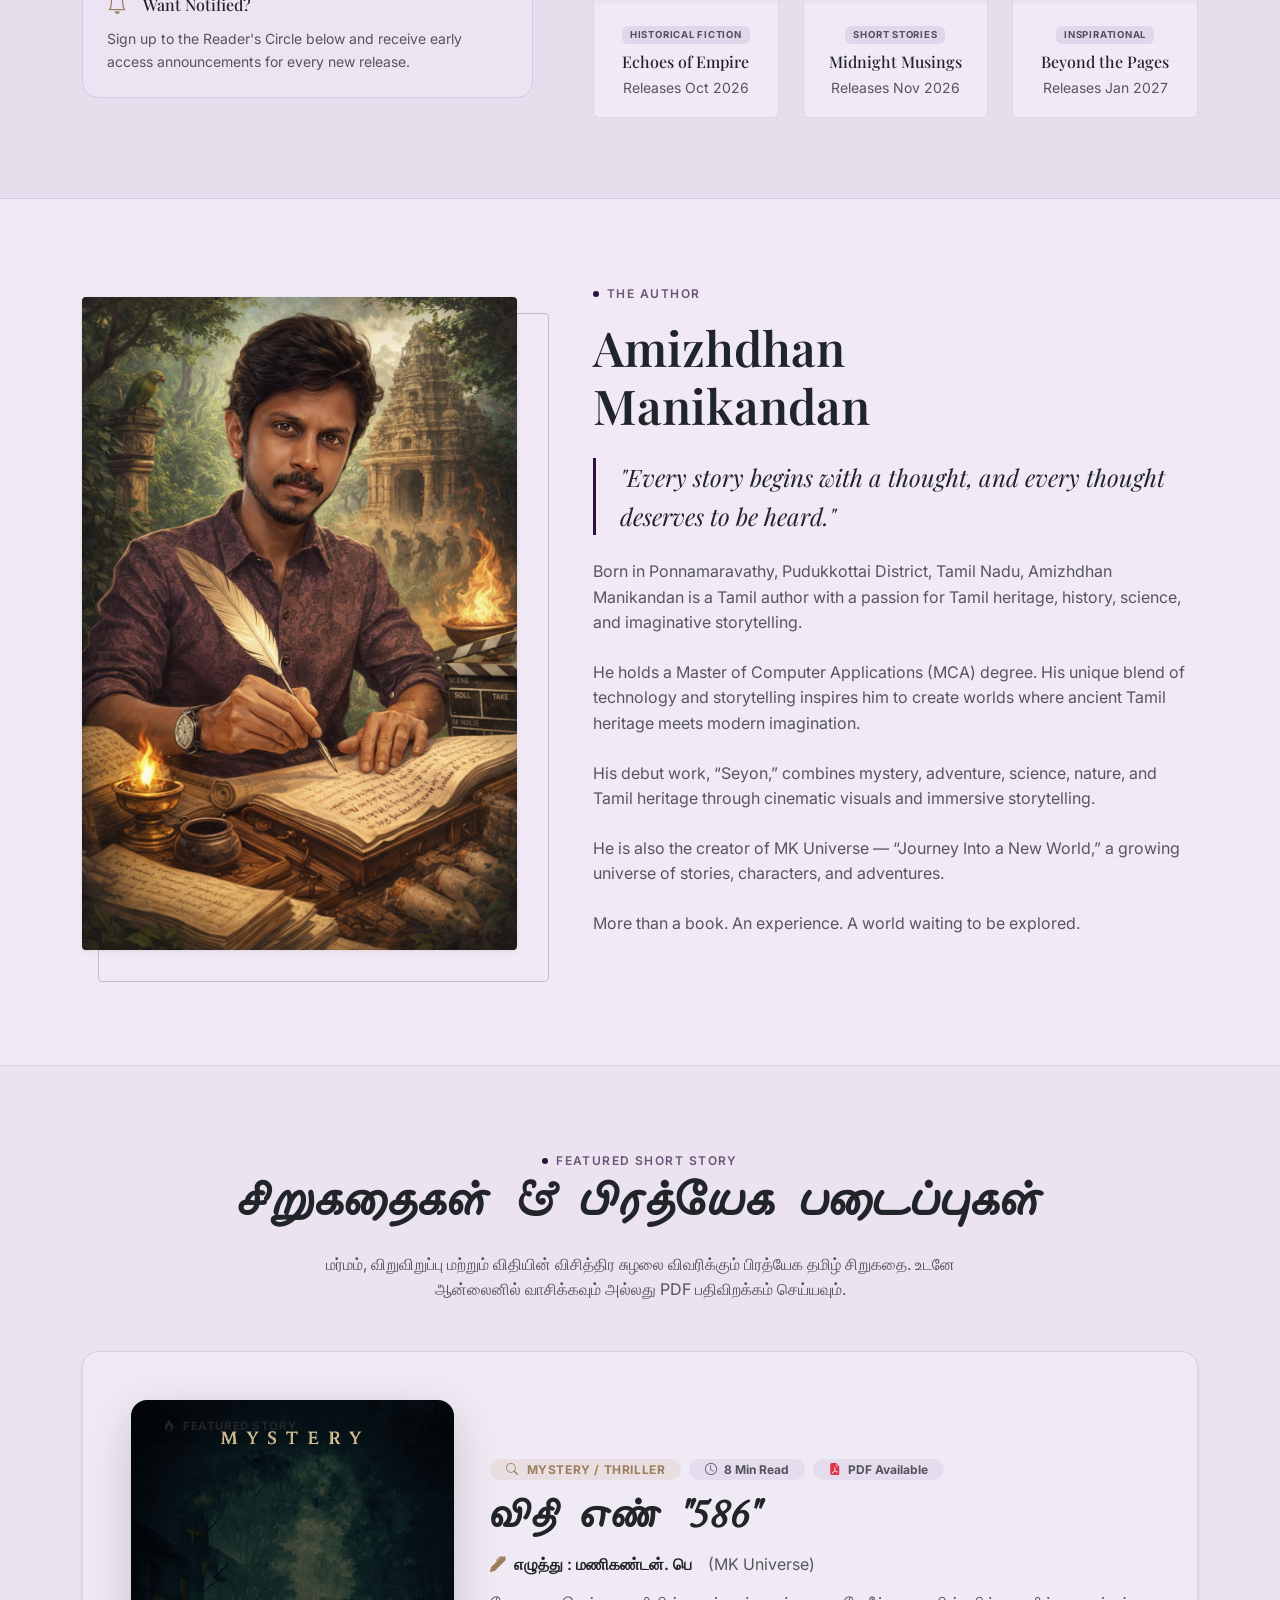
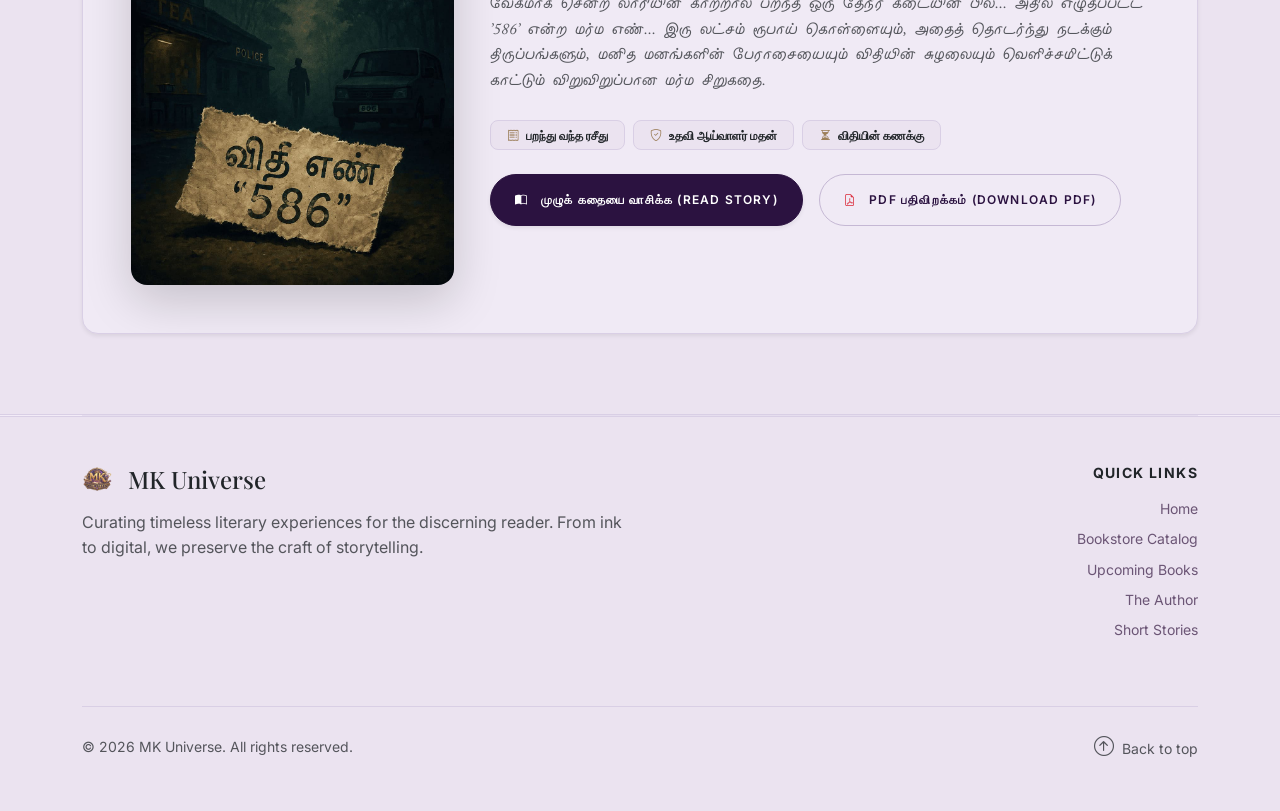
==== commit 0cebdec5: "pdf inserted" ====
--- a/index.html
+++ b/index.html
@@ -1,4 +1,4 @@
-<!DOCTYPE html>
+﻿<!DOCTYPE html>
 <html lang="en">
 
 <head>
--- a/css/style.css
+++ b/css/style.css
@@ -648,6 +648,37 @@
   padding: 2rem 1rem;
 }
 
+.reader-modal-body h4 {
+  font-size: 2rem;
+  font-weight: 700;
+  margin-bottom: 0.5rem;
+  color: var(--color-primary);
+}
+
+.reader-modal-body p {
+  margin-bottom: 1.5rem;
+  text-align: justify;
+  text-justify: inter-word;
+  word-break: keep-all;
+  overflow-wrap: break-word;
+  line-height: 2;
+}
+
+.reader-modal-body p.lead {
+  text-align: center;
+  font-size: 1.1rem;
+  font-style: italic;
+  color: var(--color-text-muted);
+}
+
+.reader-modal-body p:first-of-type {
+  margin-top: 2rem;
+}
+
+.reader-modal-body p.text-start {
+  text-align: start;
+}
+
 .reader-modal-body.theme-sepia {
   background-color: #fbf0d9;
   color: #5f4b32;
--- a/css/custom.css
+++ b/css/custom.css
@@ -118,6 +118,16 @@
   font-display: swap;
 }
 
+@font-face {
+  font-family: "ATM 171";
+  src:
+    url("../fonts/ATM 171.woff2") format("woff2"),
+    url("../fonts/ATM 171.ttf") format("truetype");
+  font-weight: normal;
+  font-style: normal;
+  font-display: swap;
+}
+
 .tamil-head-1 {
   font-family: "TAU_Elango_Godavari", sans-serif;
 }
@@ -134,15 +144,24 @@
   font-family: "Uni Ila.Sundaram-07", sans-serif;
 }
 
+.tamil-run-1 {
+  font-family: "ATM 171", sans-serif;
+  font-size: 1.25em;
+  line-height: 1.6;
+}
+
 .tamil-song-02 {
   font-family: "Uni Ila.Sundaram-10", sans-serif;
 }
+
 .tamil-song-01 {
   font-family: "Uni Ila.Sundaram-01", sans-serif;
 }
+
 .tamil-unit-title {
   font-family: "Uni Ila.Sundaram-02", sans-serif;
 }
+
 .tamil-sub-title {
   font-family: "Uni Ila.Sundaram-03", sans-serif;
 }
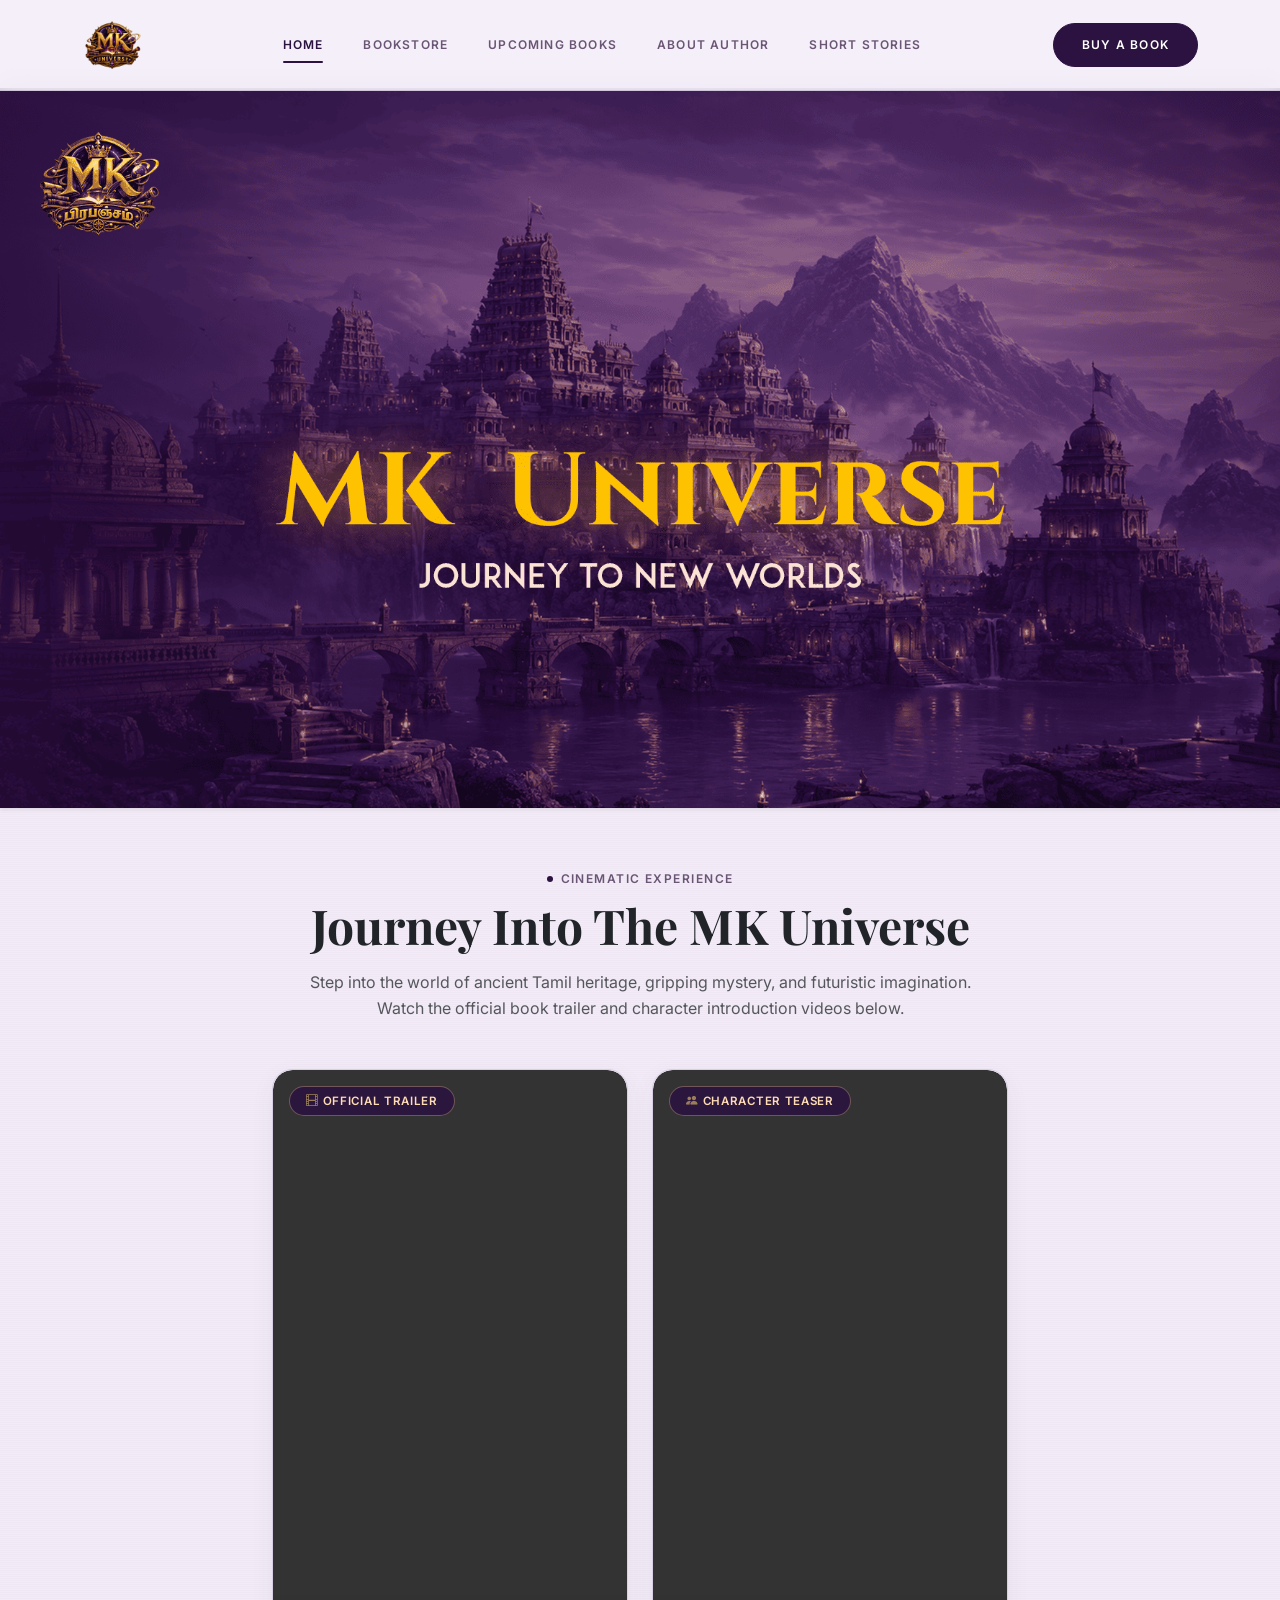
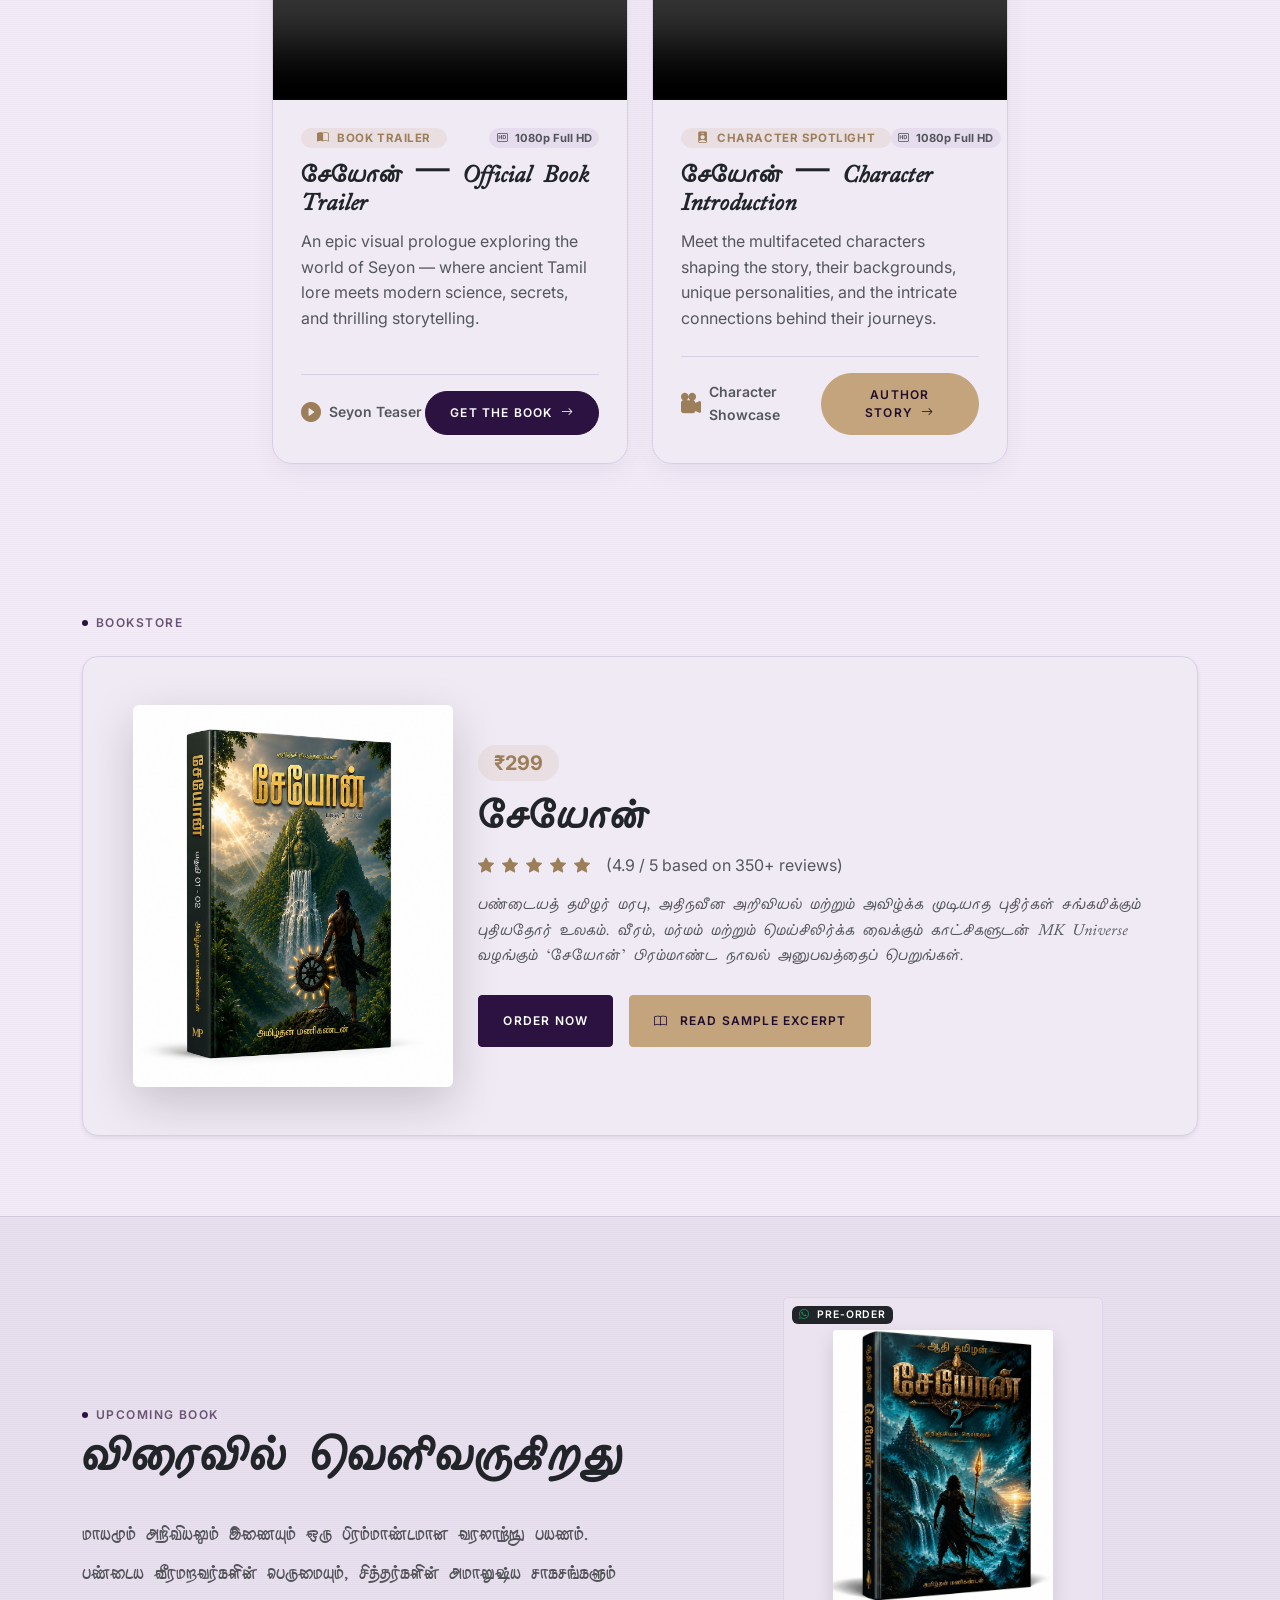
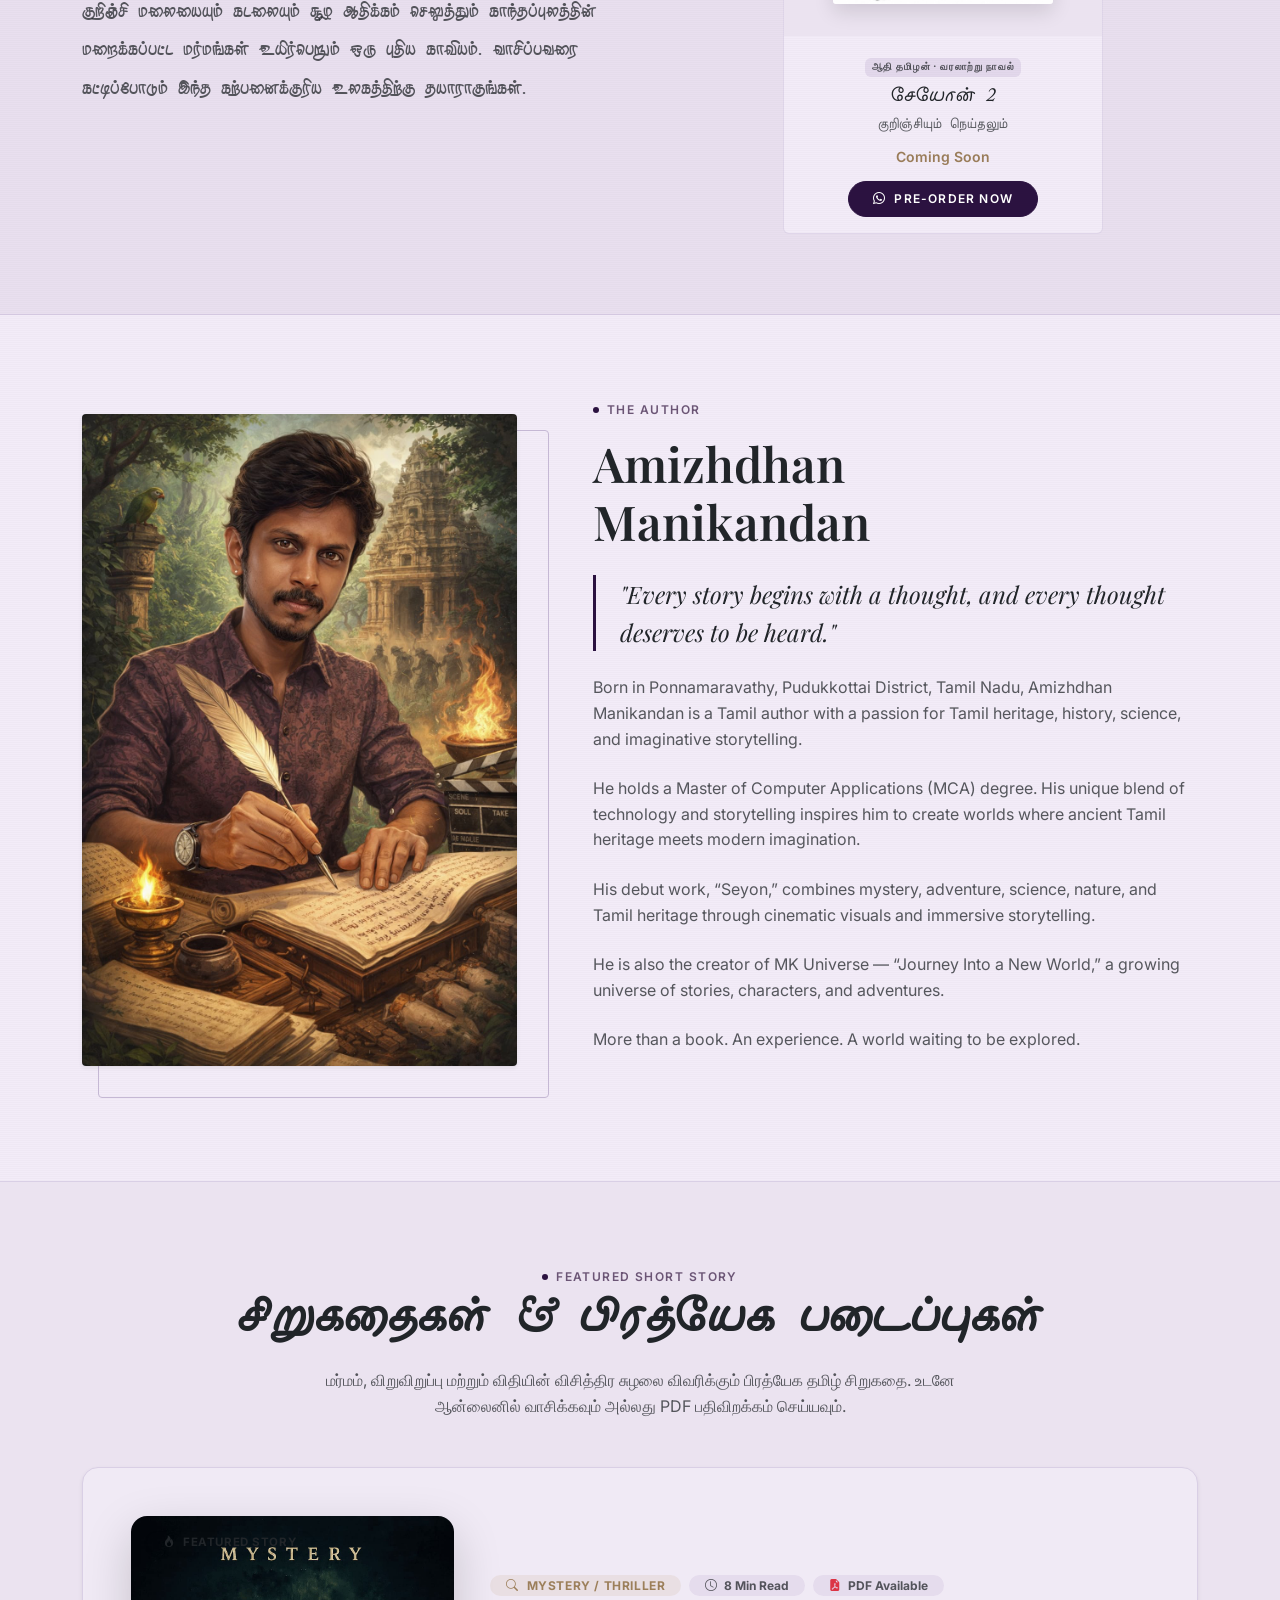
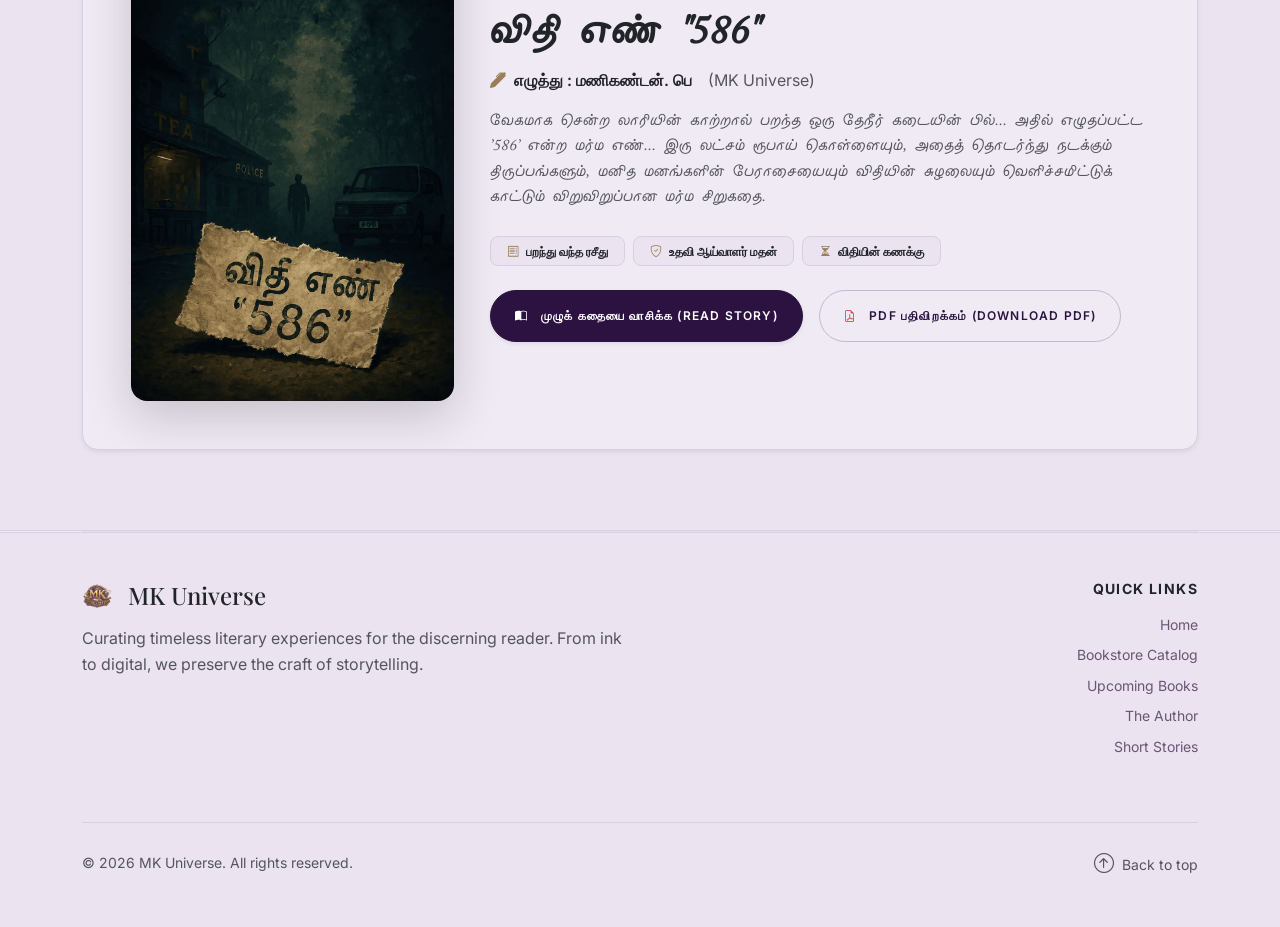
==== commit 41b64276: "files modified" ====
--- a/index.html
+++ b/index.html
@@ -1,4 +1,4 @@
-﻿<!DOCTYPE html>
+<!DOCTYPE html>
 <html lang="en">
 
 <head>
@@ -248,85 +248,46 @@
     <section id="upcoming" class="py-6 py-lg-7 bg-surface-container border-top border-bottom border-custom">
       <div class="container">
         <div class="row gy-5 align-items-center">
-          <div class="col-lg-5">
+          <div class="col-lg-6">
             <div class="section-badge mb-2">
               <span class="section-badge-dot"></span>
-              <span>Upcoming Books</span>
-            </div>
-            <h2 class="font-serif display-5 fw-semibold text-dark mb-4">
-              Coming Soon to the Shelf.
+              <span>Upcoming Book</span>
+            </div>
+            <h2 class="font-serif display-5 fw-semibold text-dark mb-4 tamil-song-02">
+              விரைவில் வெளிவருகிறது
             </h2>
-            <p class="text-muted mb-4 fs-6">
-              New titles on the horizon — pre-order now and be among the first to experience the next chapter of Novelia
-              Press.
+            <p class="text-muted mb-4 fs-4 leading-relaxed tamil-run-1">
+              மாயமும் அறிவியலும் இணையும் ஒரு பிரம்மாண்டமான வரலாற்று பயணம். பண்டைய வீரமறவர்களின் பெருமையும், சித்தர்களின்
+              அமானுஷ்ய சாகசங்களும் குறிஞ்சி மலையையும் கடலையும் சூழ ஆதிக்கம் செலுத்தும் காந்தப்புலத்தின் மறைக்கப்பட்ட
+              மர்மங்கள் உயிர்பெறும் ஒரு புதிய காவியம். வாசிப்பவரை கட்டிப்போடும் இந்த கற்பனைக்குரிய உலகத்திற்கு
+              தயாராகுங்கள்.
             </p>
-            <div class="bg-surface-card p-4 rounded-4 border border-custom">
-              <div class="d-flex align-items-center gap-3 mb-2">
-                <i class="bi bi-bell text-gold fs-5"></i>
-                <h6 class="font-serif text-dark mb-0">Want Notified?</h6>
-              </div>
-              <p class="text-muted small mb-0">
-                Sign up to the Reader's Circle below and receive early access announcements for every new release.
-              </p>
-            </div>
-          </div>
-
-          <div class="col-lg-7 ps-lg-5">
-            <div class="row gy-4">
-              <!-- Upcoming Book 1 -->
-              <div class="col-md-4">
-                <div class="book-card">
-                  <div class="book-cover-container">
-                    <span
-                      class="badge bg-dark text-uppercase font-sans position-absolute top-0 start-0 m-2 px-2 py-1 fw-semibold"
-                      style="font-size: 0.6rem; letter-spacing: 0.08em;">Pre-Order</span>
-                    <img src="images/book_echoes_empire.jpg" alt="Echoes of Empire" class="book-cover-img"
-                      loading="lazy">
-                  </div>
-                  <div class="p-3 text-center">
-                    <span class="badge bg-surface-high text-muted font-sans text-uppercase px-2 py-1 mb-2"
-                      style="font-size: 0.6rem; letter-spacing: 0.08em;">Historical Fiction</span>
-                    <h4 class="font-serif h6 text-dark mb-1">Echoes of Empire</h4>
-                    <small class="text-muted">Releases Oct 2026</small>
-                  </div>
-                </div>
-              </div>
-
-              <!-- Upcoming Book 2 -->
-              <div class="col-md-4">
-                <div class="book-card">
-                  <div class="book-cover-container">
-                    <span
-                      class="badge bg-dark text-uppercase font-sans position-absolute top-0 start-0 m-2 px-2 py-1 fw-semibold"
-                      style="font-size: 0.6rem; letter-spacing: 0.08em;">Pre-Order</span>
-                    <img src="images/book_midnight_musings.jpg" alt="Midnight Musings" class="book-cover-img"
-                      loading="lazy">
-                  </div>
-                  <div class="p-3 text-center">
-                    <span class="badge bg-surface-high text-muted font-sans text-uppercase px-2 py-1 mb-2"
-                      style="font-size: 0.6rem; letter-spacing: 0.08em;">Short Stories</span>
-                    <h4 class="font-serif h6 text-dark mb-1">Midnight Musings</h4>
-                    <small class="text-muted">Releases Nov 2026</small>
-                  </div>
-                </div>
-              </div>
-
-              <!-- Upcoming Book 3 -->
-              <div class="col-md-4">
-                <div class="book-card">
-                  <div class="book-cover-container">
-                    <span
-                      class="badge bg-dark text-uppercase font-sans position-absolute top-0 start-0 m-2 px-2 py-1 fw-semibold"
-                      style="font-size: 0.6rem; letter-spacing: 0.08em;">Coming Soon</span>
-                    <img src="images/book_beyond_pages.jpg" alt="Beyond the Pages" class="book-cover-img"
-                      loading="lazy">
-                  </div>
-                  <div class="p-3 text-center">
-                    <span class="badge bg-surface-high text-muted font-sans text-uppercase px-2 py-1 mb-2"
-                      style="font-size: 0.6rem; letter-spacing: 0.08em;">Inspirational</span>
-                    <h4 class="font-serif h6 text-dark mb-1">Beyond the Pages</h4>
-                    <small class="text-muted">Releases Jan 2027</small>
-                  </div>
+          </div>
+
+          <div class="col-lg-6 ps-lg-5 d-flex justify-content-center justify-content-lg-center">
+            <div class="book-card" style="max-width: 320px; width: 100%;">
+              <div class="book-cover-container" style="padding: 2rem 1.5rem;">
+                <button
+                  class="badge bg-dark text-uppercase font-sans position-absolute top-0 start-0 m-2 px-2.5 py-1.5 fw-semibold border-0"
+                  style="font-size: 0.65rem; letter-spacing: 0.08em; z-index: 2; cursor: pointer;"
+                  data-bs-toggle="modal" data-bs-target="#whatsappPreOrderModal">
+                  <i class="bi bi-whatsapp me-1 text-success"></i> Pre-Order
+                </button>
+                <img src="images/seyon-2.jpeg" alt="சேயோன் 2 - குறிஞ்சியும் நெய்தலும்" class="book-cover-img"
+                  style="max-width: 220px; height: auto; aspect-ratio: auto; object-fit: contain; cursor: pointer;"
+                  data-bs-toggle="modal" data-bs-target="#whatsappPreOrderModal" loading="lazy">
+              </div>
+              <div class="p-3 text-center">
+                <span class="badge bg-surface-high text-muted font-sans text-uppercase px-2.5 py-1 mb-2"
+                  style="font-size: 0.65rem; letter-spacing: 0.08em;">ஆதி தமிழன் · வரலாற்று நாவல்</span>
+                <h4 class="font-serif h5 text-dark mb-1 tamil-song-02">சேயோன் 2</h4>
+                <p class="text-muted fs-6 mb-2 tamil-run">குறிஞ்சியும் நெய்தலும்</p>
+                <div class="d-flex flex-column align-items-center gap-2 mt-2">
+                  <small class="text-gold fw-semibold font-sans">Coming Soon</small>
+                  <button class="btn btn-sm btn-novelia-primary rounded-pill px-4 py-2 mt-1"
+                    data-bs-toggle="modal" data-bs-target="#whatsappPreOrderModal">
+                    <i class="bi bi-whatsapp me-1"></i> Pre-Order Now
+                  </button>
                 </div>
               </div>
             </div>
@@ -571,29 +532,11 @@
   <div class="modal fade" id="readerModal" tabindex="-1" aria-hidden="true">
     <div class="modal-dialog modal-dialog-centered modal-xl modal-dialog-scrollable">
       <div class="modal-content border-0 shadow-lg bg-surface">
-        <div class="modal-header border-bottom border-custom bg-surface-container py-3">
-          <div class="d-flex align-items-center gap-2">
-            <span class="font-serif fw-bold text-dark">Novelia Reader</span>
-          </div>
-
-          <!-- Reader Custom Controls -->
-          <div class="d-flex align-items-center gap-3">
-            <div class="btn-group btn-group-sm" role="group">
-              <button id="font-decrease" class="btn btn-outline-secondary" title="Decrease Font Size">A-</button>
-              <button id="font-increase" class="btn btn-outline-secondary" title="Increase Font Size">A+</button>
-            </div>
-
-            <div class="btn-group btn-group-sm" role="group">
-              <button class="btn btn-outline-secondary" data-reader-theme="ivory" title="Ivory Theme">Ivory</button>
-              <button class="btn btn-outline-secondary" data-reader-theme="sepia" title="Sepia Theme">Sepia</button>
-              <button class="btn btn-outline-secondary" data-reader-theme="dark" title="Dark Theme">Dark</button>
-            </div>
-
-            <button type="button" class="btn-close" data-bs-dismiss="modal" aria-label="Close"></button>
-          </div>
-        </div>
-
-        <div class="modal-body reader-scrollable p-4 p-md-5">
+        <div class="modal-header border-0 pb-0 justify-content-end">
+          <button type="button" class="btn-close" data-bs-dismiss="modal" aria-label="Close"></button>
+        </div>
+
+        <div class="modal-body reader-scrollable p-4 p-md-5 pt-2">
           <div id="reader-content-body" class="reader-modal-body">
             <!-- Populated dynamically by js/main.js -->
           </div>
@@ -629,6 +572,33 @@
     </div>
   </div>
 
+  <!-- 4. WHATSAPP PRE-ORDER QUERY MODAL -->
+  <div class="modal fade" id="whatsappPreOrderModal" tabindex="-1" aria-hidden="true">
+    <div class="modal-dialog modal-dialog-centered">
+      <div class="modal-content border-0 shadow-lg bg-surface">
+        <div class="modal-header border-0 pb-0">
+          <h5 class="modal-title font-serif fw-bold text-dark">WhatsApp Pre-Order Query</h5>
+          <button type="button" class="btn-close" data-bs-dismiss="modal" aria-label="Close"></button>
+        </div>
+        <div class="modal-body p-4 p-lg-5 text-center">
+          <div class="mb-4">
+            <i class="bi bi-whatsapp text-success fs-1"></i>
+          </div>
+          <h5 class="font-serif text-dark mb-2 tamil-song-02 fw-bold">சேயோன் 2 — Pre-Order Enquiry</h5>
+          <p class="text-muted small mb-3">குறிஞ்சியும் நெய்தலும் (ஆதி தமிழன்)</p>
+          <p class="text-muted mb-4 fs-6">
+            Click below to open WhatsApp with a pre-filled query to pre-order your copy and receive priority booking confirmation from our team.
+          </p>
+          <a id="whatsapp-preorder-link"
+            href="https://wa.me/919597211397?text=Hello%2C%20I%20would%20like%20to%20pre-order%20Seyon%202%20(%E0%AE%9A%E0%AF%87%E0%AE%AF%E0%AF%8B%E0%AE%A9%E0%AF%8D%202%20-%20%E0%AE%95%E0%AF%81%E0%AE%B1%E0%AE%BF%E0%AE%9E%E0%AF%8D%E0%AE%9A%E0%AE%BF%E0%AE%AF%E0%AF%81%E0%AE%AE%E0%AF%8D%20%E0%AE%A8%E0%AF%86%E0%AE%AF%E0%AF%8D%E0%AE%A4%E0%AE%B2%E0%AF%81%E0%AE%AE%E0%AF%8D).%20Please%20share%20the%20pre-order%20details%20and%20confirmation."
+            target="_blank" class="btn btn-success btn-lg px-4 px-sm-5 py-3 rounded-pill w-100">
+            <i class="bi bi-whatsapp me-2"></i> Continue to WhatsApp
+          </a>
+        </div>
+      </div>
+    </div>
+  </div>
+
 
   <!-- Bootstrap 5 JavaScript Bundle with Popper CDN -->
   <script src="https://cdn.jsdelivr.net/npm/bootstrap@5.3.3/dist/js/bootstrap.bundle.min.js"
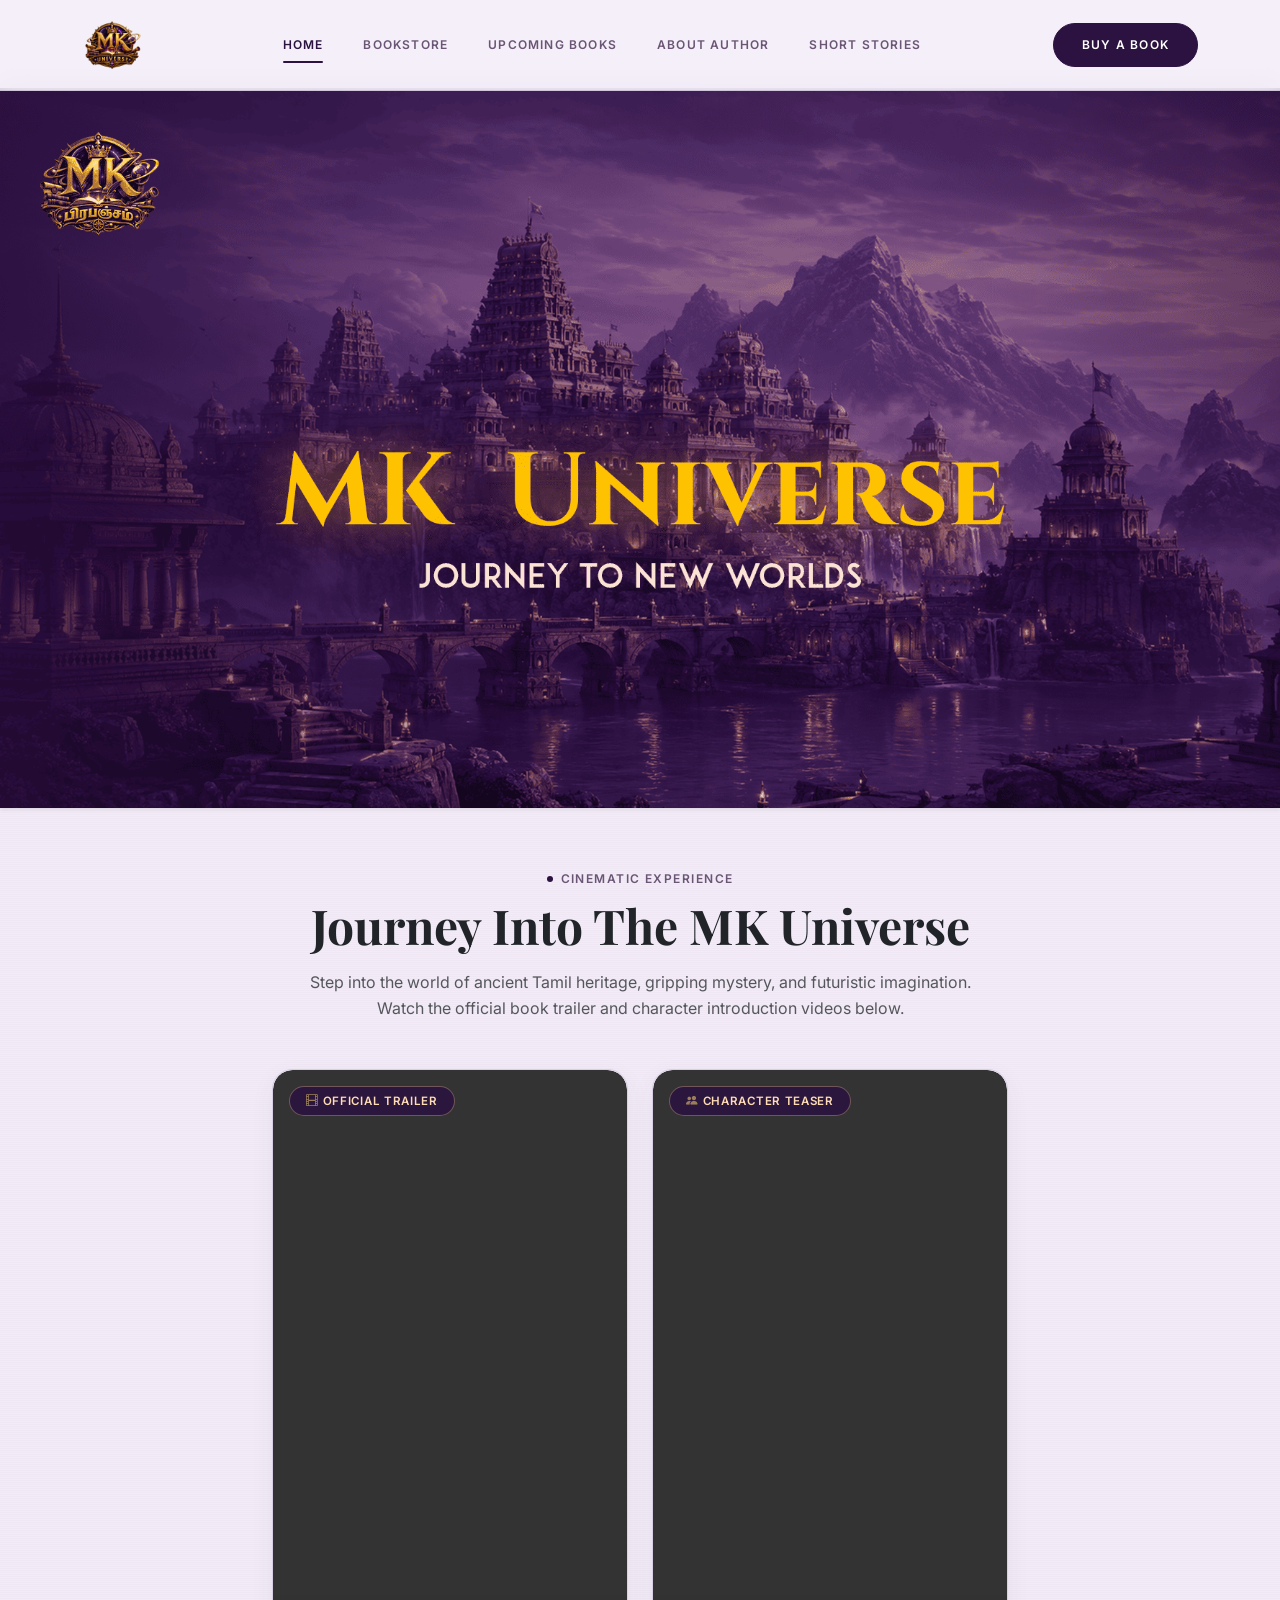
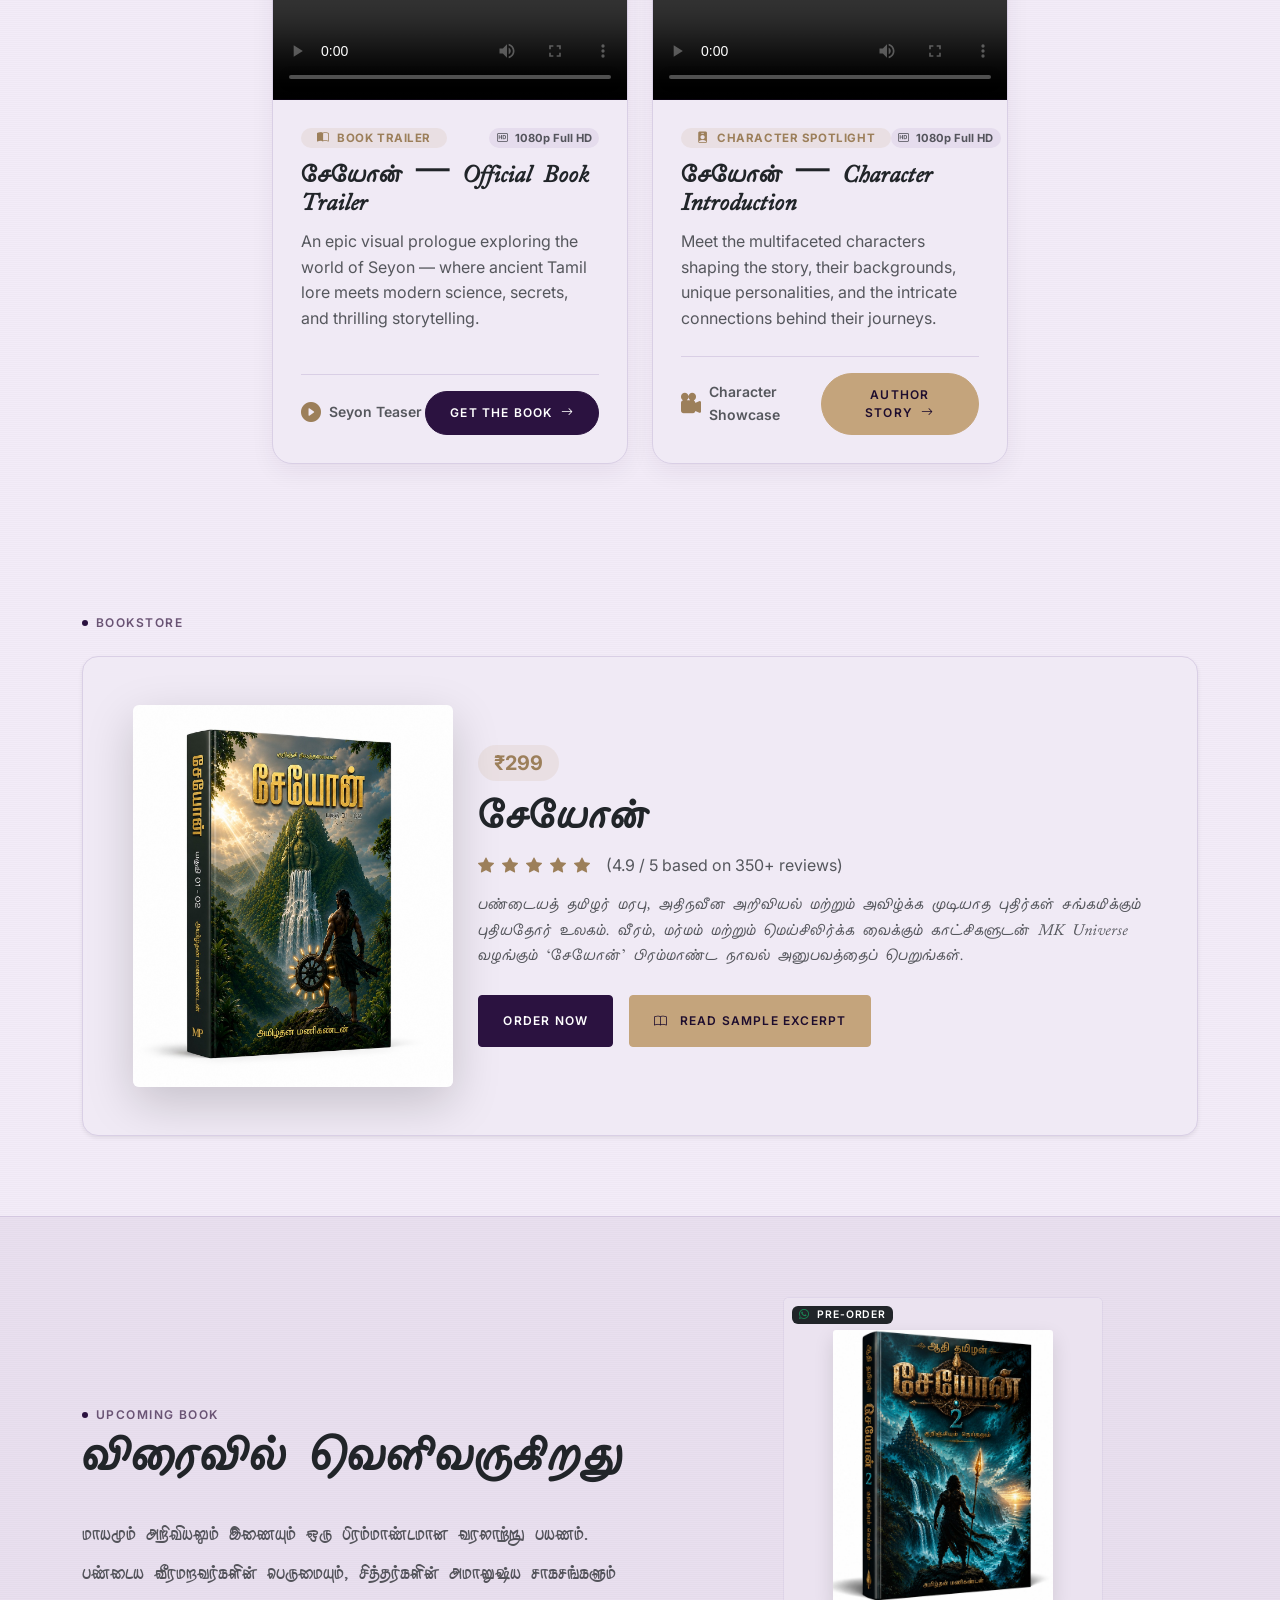
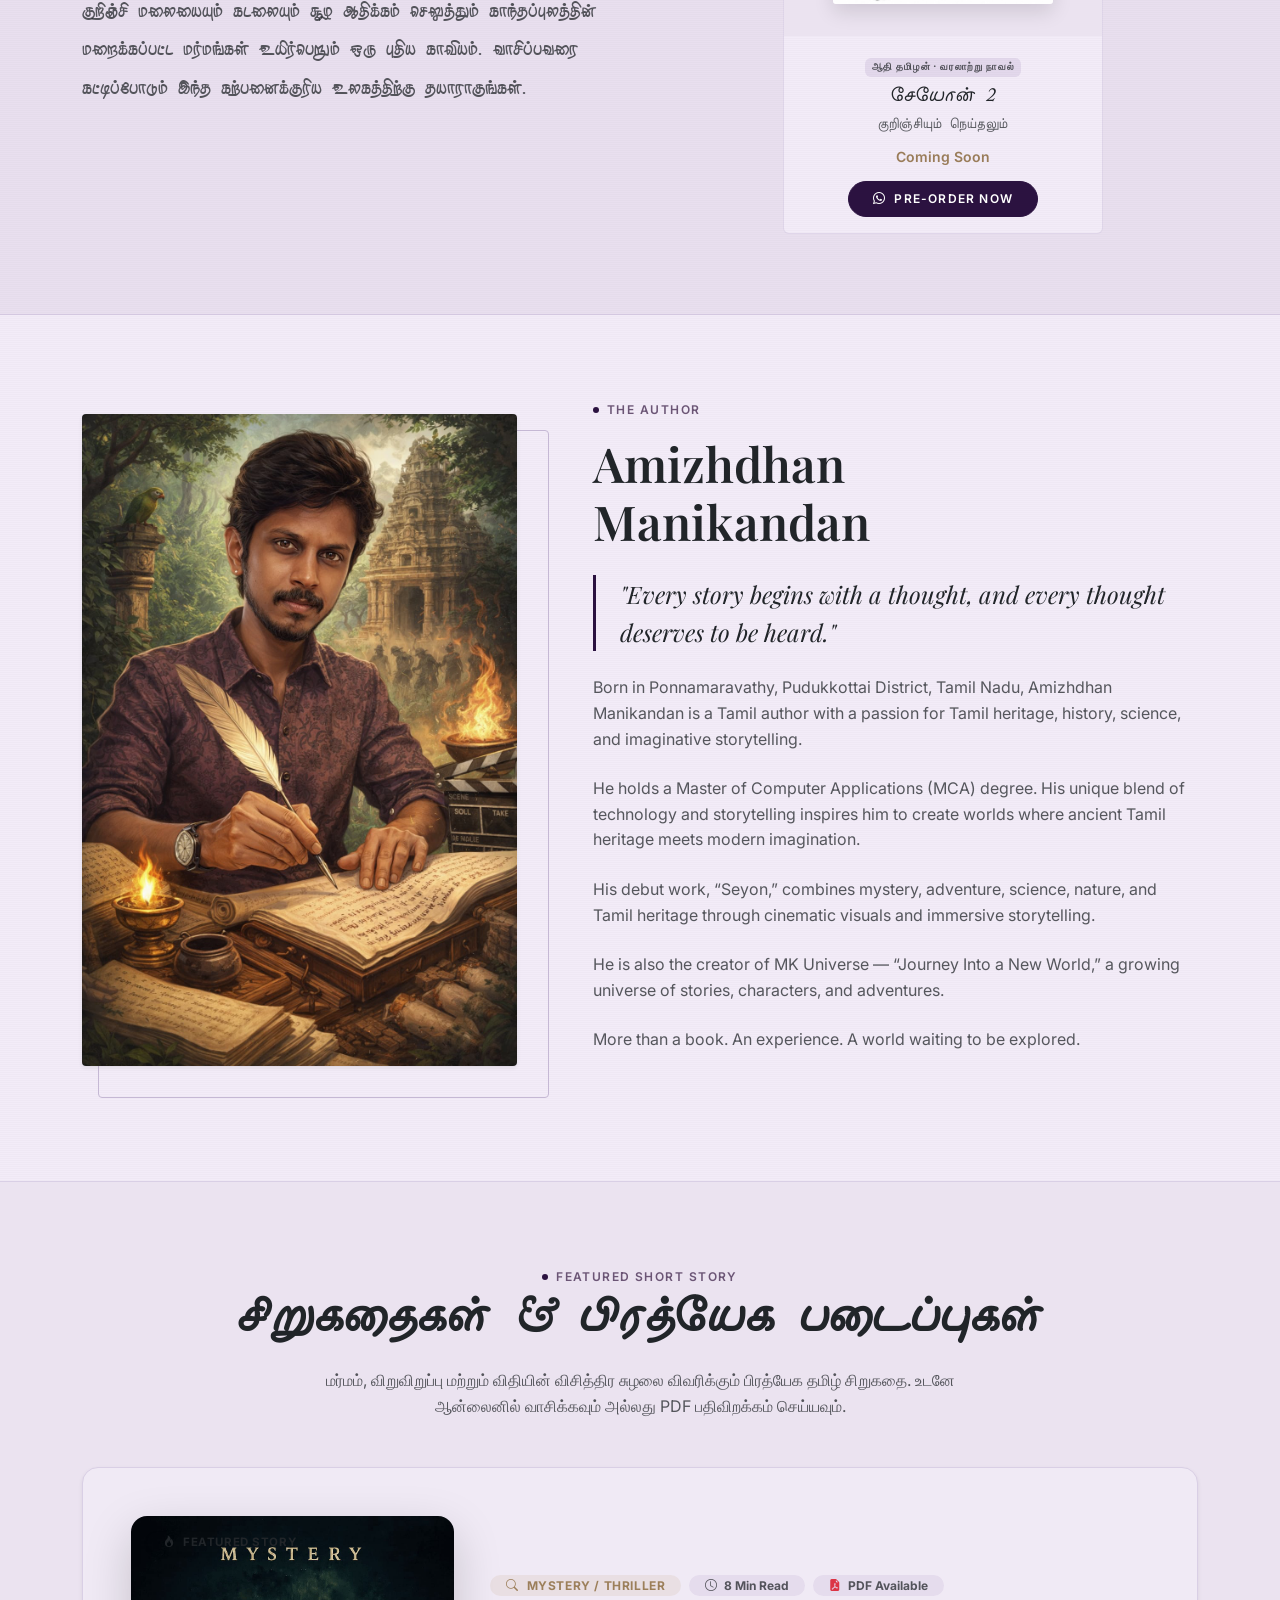
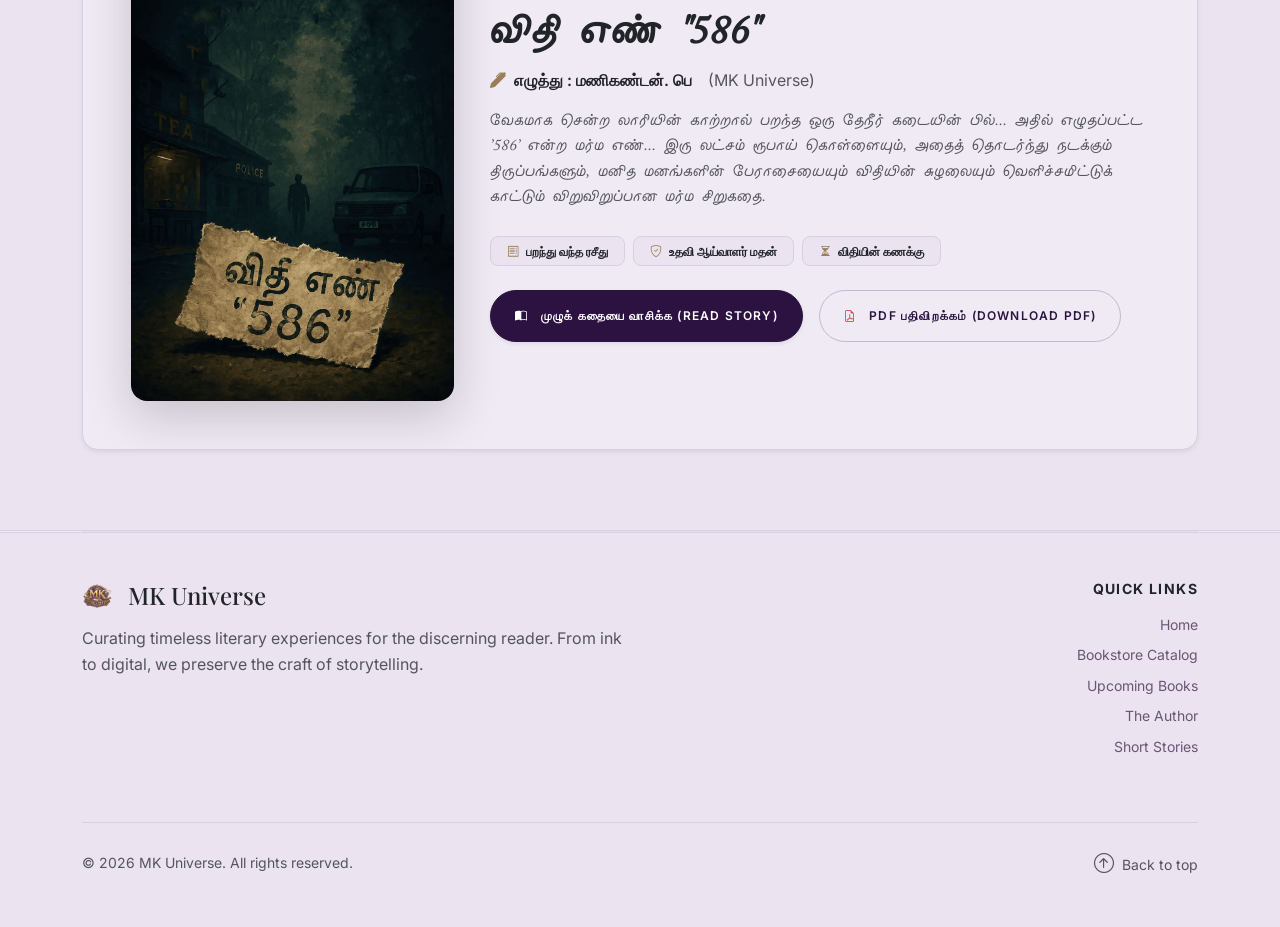
==== commit c3fa4c89: "seyon pdf added" ====
--- a/index.html
+++ b/index.html
@@ -234,7 +234,7 @@
                   data-bs-target="#whatsappOrderModal">
                   order now
                 </button>
-                <button class="btn btn-novelia-gold py-3 px-4 btn-open-reader" data-story-id="story-1">
+                <button class="btn btn-novelia-gold py-3 px-4 btn-open-reader" data-story-id="story-seyon">
                   <i class="bi bi-book me-2"></i> Read Sample Excerpt
                 </button>
               </div>
--- a/css/style.css
+++ b/css/style.css
@@ -648,6 +648,21 @@
   padding: 2rem 1rem;
 }
 
+.reader-modal-body:has(embed),
+.reader-modal-body:has(iframe) {
+  max-width: 100%;
+  padding: 0.5rem;
+}
+
+.reader-modal-body embed,
+.reader-modal-body iframe {
+  width: 100%;
+  height: 78vh;
+  min-height: 550px;
+  border: none;
+  border-radius: 8px;
+}
+
 .reader-modal-body h4 {
   font-size: 2rem;
   font-weight: 700;
